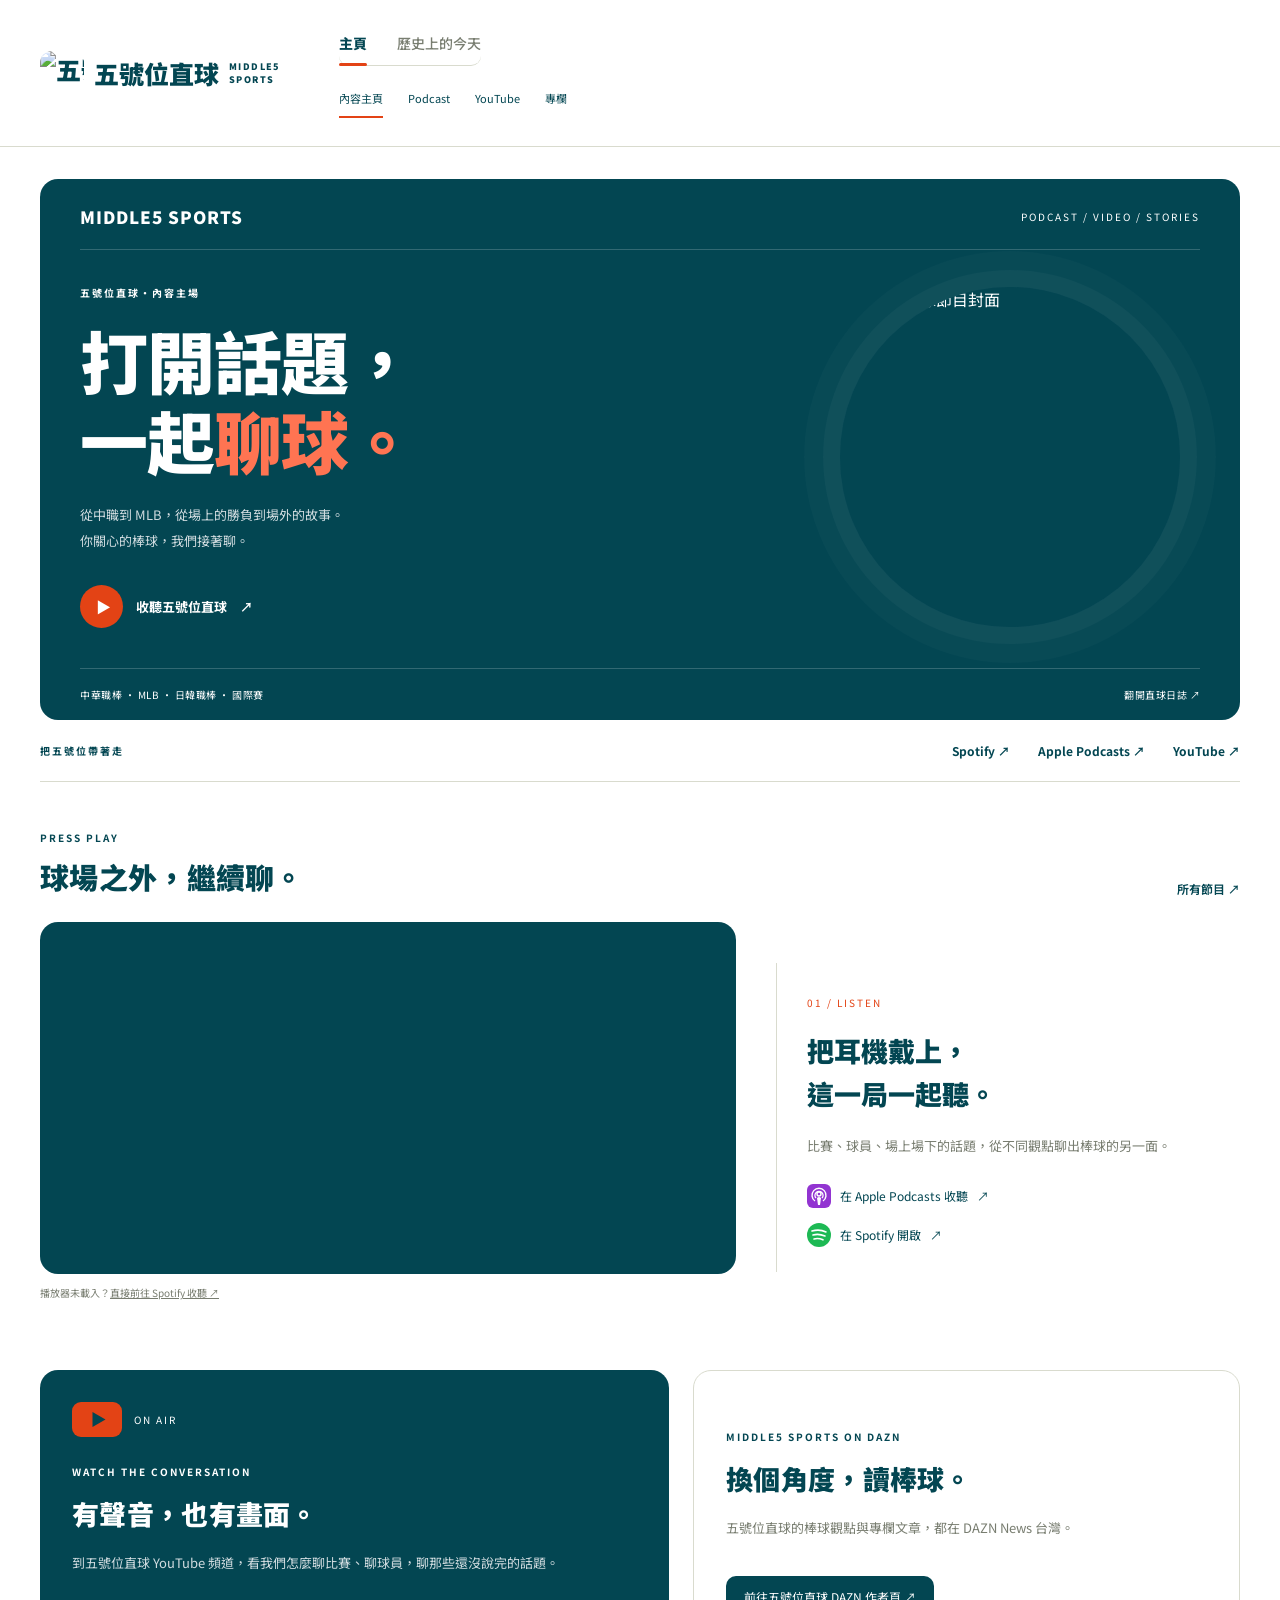
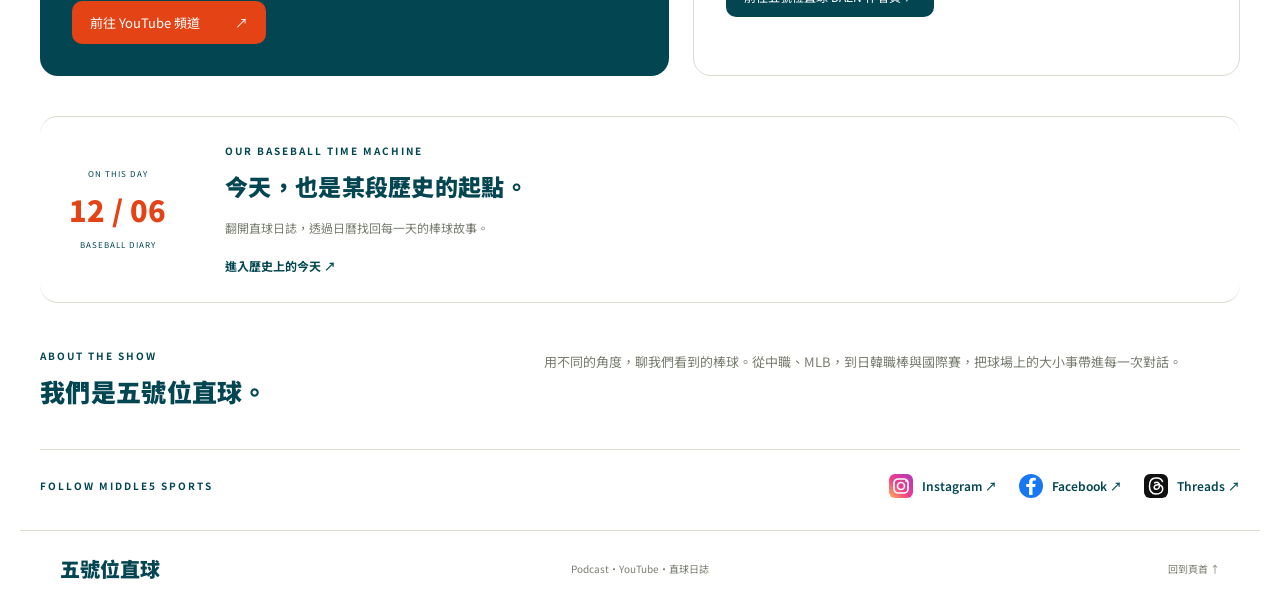
==== content.html @ 5a032c15 "Apply consistent rounded corners to cards, controls, calendars and dialogs" ====
<!doctype html>
<html lang="zh-Hant"><head><meta charset="utf-8"><meta name="viewport" content="width=device-width,initial-scale=1"><title>五號位直球｜Podcast・影片・棒球故事</title><meta name="description" content="五號位直球的內容主場。收聽 Podcast、觀看 YouTube，閱讀專欄，翻開棒球歷史上的今天。"><link rel="stylesheet" href="style.css?v=rounded-surfaces"><link rel="stylesheet" href="content.css?v=rounded-surfaces"></head><body class="content-home">
<a class="skip-link" href="#main">跳到主要內容</a>
<header><a class="brand" href="content.html"><img class="brand-logo" src="https://i.scdn.co/image/ab6765630000ba8ab9c2b1d7665f5f3e3d04beb9" alt="五號位直球 Logo" width="44" height="44">五號位直球<span class="brand-en">MIDDLE5 SPORTS</span></a><div class="header-navigation"><nav class="page-switcher" aria-label="網站頁面"><a href="content.html" class="current" aria-current="page">主頁</a><a href="index.html">歷史上的今天</a></nav><nav class="section-navigation" aria-label="內容導覽"><a href="#home" class="active">內容主頁</a><a href="#podcast">Podcast</a><a href="#video">YouTube</a><a href="#articles">專欄</a></nav></div></header>
<main id="main"><div id="home"><section class="content-hero"><div class="masthead-top"><span>MIDDLE5 SPORTS</span><span>PODCAST / VIDEO / STORIES</span></div><div class="masthead-body"><div class="content-hero-copy"><div class="eyebrow">五號位直球・內容主場</div><h1>打開話題，<br>一起<span>聊球。</span></h1><p>從中職到 MLB，從場上的勝負到場外的故事。<br>你關心的棒球，我們接著聊。</p><a class="hero-play" href="#podcast"><span class="play-circle" aria-hidden="true">▶</span> 收聽五號位直球 <span aria-hidden="true">↗</span></a></div><img class="masthead-art" src="https://i.scdn.co/image/ab6765630000ba8ab9c2b1d7665f5f3e3d04beb9" alt="五號位直球節目封面" width="360" height="360" fetchpriority="high"></div><div class="masthead-bottom"><span>中華職棒 · MLB · 日韓職棒 · 國際賽</span><a href="index.html">翻開直球日誌 ↗</a></div></section><section class="platform-bar" aria-label="收聽與觀看平台"><span class="eyebrow">把五號位帶著走</span><div><a class="" href="https://open.spotify.com/show/1BonstRNaBCwLeWbzio7io" target="_blank" rel="noopener noreferrer">Spotify <span aria-hidden="true">↗</span></a><a class="" href="https://podcasts.apple.com/tw/podcast/五號位直球/id1829772477" target="_blank" rel="noopener noreferrer">Apple Podcasts <span aria-hidden="true">↗</span></a><a class="" href="https://www.youtube.com/channel/UCabtmVEiqsBMk3Wd80CwaGg" target="_blank" rel="noopener noreferrer">YouTube <span aria-hidden="true">↗</span></a></div></section>
</div><section id="podcast" class="hub-section podcast-section"><div class="section-heading"><div><div class="eyebrow">PRESS PLAY</div><h2>球場之外，繼續聊。</h2></div><a class="secondary-link" href="https://open.spotify.com/show/1BonstRNaBCwLeWbzio7io" target="_blank" rel="noopener noreferrer">所有節目 <span aria-hidden="true">↗</span></a></div><div class="podcast-layout"><div class="podcast-note"><span class="section-number">01 / LISTEN</span><h3>把耳機戴上，<br>這一局一起聽。</h3><p>比賽、球員、場上場下的話題，從不同觀點聊出棒球的另一面。</p><div class="small-links"><a class="" href="https://podcasts.apple.com/tw/podcast/五號位直球/id1829772477" target="_blank" rel="noopener noreferrer"><svg viewBox="0 0 24 24" aria-hidden="true"><rect width="24" height="24" rx="6" fill="#9234d1"/><g fill="none" stroke="white" stroke-width="1.4"><circle cx="12" cy="10" r="2"/><path d="M8 17a7 7 0 1 1 8 0M9 14a4 4 0 1 1 6 0"/></g><path d="M10 14q2-2 4 0l-1 7h-2Z" fill="white"/></svg>在 Apple Podcasts 收聽 <span aria-hidden="true">↗</span></a><a class="" href="https://open.spotify.com/show/1BonstRNaBCwLeWbzio7io" target="_blank" rel="noopener noreferrer"><svg viewBox="0 0 24 24" aria-hidden="true"><circle cx="12" cy="12" r="12" fill="#1DB954"/><g fill="none" stroke="white" stroke-width="1.6" stroke-linecap="round"><path d="M5 8c5-1.5 10-1 14 1M6 12c4-1.2 8-.7 12 1M7 16c3-1 6-.5 9 .8"/></g></svg>在 Spotify 開啟 <span aria-hidden="true">↗</span></a></div></div><div class="player-wrap"><iframe title="五號位直球 Spotify Podcast 播放器" src="https://open.spotify.com/embed/show/1BonstRNaBCwLeWbzio7io?utm_source=generator&theme=0" width="100%" height="352" loading="lazy" allow="autoplay; clipboard-write; encrypted-media; fullscreen; picture-in-picture" allowfullscreen></iframe><p>播放器未載入？<a class="" href="https://open.spotify.com/show/1BonstRNaBCwLeWbzio7io" target="_blank" rel="noopener noreferrer">直接前往 Spotify 收聽 <span aria-hidden="true">↗</span></a></p></div></div></section>
<div class="watch-read-grid"><section id="video" class="video-section"><div class="video-mark" aria-hidden="true"><svg viewBox="0 0 100 70"><rect width="100" height="70" rx="18" fill="currentColor"/><path d="M41 20 67 35 41 50Z" fill="#034652"/></svg><span>ON AIR</span></div><div class="video-copy"><div class="eyebrow">WATCH THE CONVERSATION</div><h2>有聲音，也有畫面。</h2><p>到五號位直球 YouTube 頻道，看我們怎麼聊比賽、聊球員，聊那些還沒說完的話題。</p><a class="primary video-cta" href="https://www.youtube.com/channel/UCabtmVEiqsBMk3Wd80CwaGg" target="_blank" rel="noopener noreferrer">前往 YouTube 頻道 <span aria-hidden="true">↗</span></a></div></section>
<section id="articles" class="hub-section author-section"><div class="eyebrow">MIDDLE5 SPORTS ON DAZN</div><h2>換個角度，讀棒球。</h2><p>五號位直球的棒球觀點與專欄文章，都在 DAZN News 台灣。</p><a class="primary" href="https://www.dazn.com/zh-TW/news/%E4%BD%9C%E8%80%85/%E4%BA%94%E8%99%9F%E4%BD%8D%E7%9B%B4%E7%90%83/10703" target="_blank" rel="noopener noreferrer">前往五號位直球 DAZN 作者頁 ↗</a></section></div><a class="diary-feature" href="index.html"><div class="diary-date" aria-hidden="true"><span>ON THIS DAY</span><strong id="hub-date">⚾</strong><small>BASEBALL DIARY</small></div><div><div class="eyebrow">OUR BASEBALL TIME MACHINE</div><h2>今天，也是某段歷史的起點。</h2><p>翻開直球日誌，透過日曆找回每一天的棒球故事。</p><span class="diary-feature-link">進入歷史上的今天 ↗</span></div></a>
<section id="about" class="about-section"><div><div class="eyebrow">ABOUT THE SHOW</div><h2>我們是五號位直球。</h2></div><div><p>用不同的角度，聊我們看到的棒球。從中職、MLB，到日韓職棒與國際賽，把球場上的大小事帶進每一次對話。</p></div></section>
<section class="social-bar" aria-label="追蹤五號位直球"><span class="eyebrow">FOLLOW MIDDLE5 SPORTS</span><div><a class="social-link" href="https://www.instagram.com/middle5sports/" target="_blank" rel="noopener noreferrer"><svg viewBox="0 0 24 24" aria-hidden="true"><defs><linearGradient id="instagram-pink" x1="0" y1="1" x2="1" y2="0"><stop stop-color="#ffb34d"/><stop offset=".45" stop-color="#ed3d89"/><stop offset="1" stop-color="#b237bc"/></linearGradient></defs><rect width="24" height="24" rx="6" fill="url(#instagram-pink)"/><g fill="none" stroke="white" stroke-width="1.7"><rect x="5" y="5" width="14" height="14" rx="4"/><circle cx="12" cy="12" r="3.5"/></g><circle cx="17" cy="7" r="1" fill="white"/></svg>Instagram ↗</a><a class="social-link" href="https://www.facebook.com/profile.php?id=61580071456411" target="_blank" rel="noopener noreferrer"><svg viewBox="0 0 24 24" aria-hidden="true"><circle cx="12" cy="12" r="12" fill="#1877F2"/><path fill="white" d="M13.5 21v-8h2.7l.4-3h-3.1V8.1c0-.9.3-1.5 1.6-1.5h1.7V3.9c-.3 0-1.3-.1-2.5-.1-2.5 0-4.2 1.5-4.2 4.3V10H7.3v3h2.8v8Z"/></svg>Facebook ↗</a><a class="social-link" href="https://www.threads.net/@middle5sports" target="_blank" rel="noopener noreferrer"><svg viewBox="0 0 24 24" aria-hidden="true"><rect width="24" height="24" rx="6" fill="#101010"/><g fill="none" stroke="white" stroke-width="1.5" stroke-linecap="round" stroke-linejoin="round"><path d="M18.5 7.5C17.3 4.5 13.8 3.6 11 4.1 6.7 4.6 5.5 8 5.5 12c0 4.7 1.8 7.9 6.5 8 4.3.1 6.7-2.4 6.7-5.1 0-3.6-4.2-5.1-7.1-3.7-2.5 1.2-1.6 4.1.8 4.1 2.1 0 3.2-1.7 3.1-4.3-.1-2.6-2.9-3.5-4.9-2.1"/></g></svg>Threads ↗</a></div></section></main><footer><a class="brand" href="content.html">五號位直球</a><p>Podcast・YouTube・直球日誌</p><a href="#main">回到頁首 ↑</a></footer><script src="content.js?v=page-switcher"></script></body></html>
---- style.css ----
@import url('https://fonts.googleapis.com/css2?family=Noto+Sans+TC:wght@400;500;600;700;800;900&display=swap');
:root{--paper:#ffffff;--ink:#034652;--muted:#787d70;--red:#e34315;--line:#d9dbce;--green:#034652}*{box-sizing:border-box}html{scroll-behavior:smooth;scroll-padding-top:25px}body{margin:0;background:var(--paper);color:var(--ink);font-family:'Noto Sans TC',sans-serif}a{color:inherit;text-decoration:none}button,input,select{font:inherit}button,a,input,select{outline-offset:5px}button{cursor:pointer}header{max-width:1320px;margin:auto;padding:28px 40px;display:flex;align-items:center;gap:50px;border-bottom:1px solid var(--line)}.brand{font-weight:900;font-size:25px;display:flex;gap:10px;align-items:center;white-space:nowrap}.ball{font-size:29px}.brand-en{font-size:9px;letter-spacing:1.4px;max-width:75px;white-space:normal;line-height:1.5}nav{display:flex;gap:30px;font-size:13px}nav a{padding:10px 0}nav a:hover,nav .active{border-bottom:2px solid var(--red)}.header-note{font-size:11px;color:var(--muted);margin-left:auto}main{max-width:1240px;margin:auto;padding:0 40px}.hero{display:grid;grid-template-columns:1.1fr 1fr;padding:64px 0 52px;gap:65px}.eyebrow{font-size:10px;letter-spacing:2px;font-weight:700;display:flex;align-items:center;gap:8px}.eyebrow>span{background:var(--red);width:7px;height:7px;border-radius:50%}h1{font-family:'Noto Sans TC',sans-serif;font-size:62px;line-height:1.45;letter-spacing:3px;margin:23px 0}.underline{position:relative}.underline:after{content:'';position:absolute;bottom:0;left:0;right:0;height:4px;background:var(--red);transform:rotate(-3deg)}.hero-copy>p{font-size:14px;line-height:2;color:#727969;margin-bottom:28px}.primary{display:inline-flex;background:var(--green);color:var(--paper);padding:15px 22px;gap:35px;font-size:13px;border:0}.primary:hover{background:#0a6073}.hero-foot{margin-top:34px;padding-top:17px;border-top:1px solid var(--line);display:flex;justify-content:space-between;font-size:10px;color:var(--muted)}.hero-foot span{letter-spacing:1px;font-size:9px}.scorecard{position:relative;overflow:hidden;background:var(--green);color:#f3ecd8;border-radius:3px;transform:rotate(2deg);box-shadow:10px 12px 0 #e8e5d9;padding:25px 28px;min-height:430px;background-image:repeating-linear-gradient(0deg,transparent,transparent 3px,#ffffff02 3px,#ffffff02 4px)}.ticket-top,.ticket-bottom{display:flex;justify-content:space-between;font-size:10px;letter-spacing:1px}.ticket-top{border-bottom:1px solid #c6c9a549;padding-bottom:16px}.ticket-top span{font-size:11px;letter-spacing:2px}.date-big{display:flex;align-items:center;justify-content:center;gap:17px;height:181px}.date-big>span{font-family:Georgia,serif;font-size:28px;writing-mode:vertical-rl;letter-spacing:3px}.date-big strong{font-family:Georgia,serif;font-size:156px;font-weight:400;line-height:1}.ticket-bottom{padding-top:13px;border-top:1px dashed #d2d3b06b;position:relative;z-index:1}.field{position:absolute;bottom:-23px;left:0;width:100%;height:210px;fill:none;stroke:#d2d3b03b;stroke-width:1}.card-caption{position:absolute;bottom:21px;left:29px;font-size:9px;letter-spacing:2px}.today-section{padding:27px 0 45px}.section-heading{display:flex;justify-content:space-between;align-items:end;gap:20px;margin-bottom:25px}h2{font-family:'Noto Sans TC',sans-serif;font-size:29px;letter-spacing:1px;margin:10px 0 0}.section-heading h2 span{font-family:Georgia,serif;font-size:18px;color:var(--red);margin-left:18px;font-weight:400}.text-button{background:none;border:0;font-size:12px;color:var(--ink)}.empty{border:1px solid var(--line);padding:27px 30px;display:flex;gap:25px;align-items:center;background:#ffffff}.empty-symbol{font-size:31px;color:var(--red);font-family:Georgia,serif}.empty h3{font-size:15px;margin:0 0 8px}.empty p{font-size:12px;color:var(--muted);margin:0;line-height:1.8}.empty a{font-size:12px;margin-left:auto;white-space:nowrap;border-bottom:1px solid var(--ink);padding:6px 0}.calendar-section{display:grid;grid-template-columns:1fr 2fr;gap:60px;border-top:1px solid var(--line);padding:52px 0 60px}.calendar-intro h2{font-size:36px;line-height:1.65;margin-top:18px}.calendar-intro p{font-size:13px;color:var(--muted);line-height:2;margin:20px 0 32px}.legend{font-size:11px;display:flex;align-items:center;gap:8px}.legend i{width:5px;height:5px;border-radius:50%;background:var(--red)}.year-note{font-size:10px;color:var(--muted);line-height:1.9;margin-top:45px}.calendar-box{border:1px solid var(--line);background:#ffffff;padding:24px 26px}.month-control{display:flex;align-items:center;gap:13px;margin-bottom:22px}.month-control h3{margin:0 auto 0 0;font-size:19px;letter-spacing:1px}.month-control button{border:1px solid var(--line);background:transparent;height:30px;min-width:30px;color:var(--ink);font-size:12px}.month-control #prev{order:1}.month-control #next{order:2}.month-control #cal-today{order:3;padding:0 10px}.weekdays,#calendar-grid{display:grid;grid-template-columns:repeat(7,1fr)}.weekdays span{text-align:center;color:var(--muted);font-size:10px;padding-bottom:13px}.day{height:52px;background:transparent;border:0;border-top:1px solid #e9e9e1;position:relative;color:var(--ink);font-family:Georgia,serif;font-size:17px}.day:disabled{cursor:default}.day:not(:disabled):hover{background:#eeeee1}.day.has-event:after{content:'';width:4px;height:4px;background:var(--red);border-radius:50%;position:absolute;bottom:7px;left:calc(50% - 2px)}.day.selected{background:var(--green);color:white}.day.selected:hover{background:#0a6073}.day.is-today{box-shadow:inset 0 0 0 1px var(--red)}.selected-heading{font-size:11px;letter-spacing:1px;border-top:1px solid var(--line);margin-top:18px;padding-top:18px;color:var(--muted)}.calendar-empty{font-size:12px;color:var(--muted);line-height:1.8}.event-row{display:flex;align-items:center;gap:14px;padding:16px 0;border-bottom:1px solid var(--line);width:100%;text-align:left;background:none;border-left:0;border-right:0;border-top:0;color:var(--ink)}.event-row:hover h3{color:var(--red)}.event-year{font-size:19px;font-family:Georgia,serif;min-width:65px;color:var(--red)}.event-row h3{font-size:13px;line-height:1.8;margin:0}.event-row small{display:block;color:var(--muted);font-size:10px;margin-top:5px}.event-row .arrow{margin-left:auto}#stories{border-top:1px solid var(--line);padding:45px 0}.archive-count{font-size:11px;color:var(--muted)}.filters{display:flex;gap:15px;margin:30px 0 25px;align-items:center}.search{display:flex;align-items:center;gap:10px;border:1px solid var(--line);padding:10px 14px;max-width:355px;flex:1}.search span{font-size:25px;line-height:1}.search input{background:none;border:0;width:100%;min-width:0;font-size:12px;color:var(--ink)}select{background:transparent;border:1px solid var(--line);padding:13px;font-size:11px;color:var(--ink)}#results-count{margin-left:auto;font-size:11px;color:var(--muted)}#story-grid{display:grid;grid-template-columns:repeat(3,1fr);gap:24px}.story{display:flex;flex-direction:column;border-top:2px solid var(--ink);padding:20px 0 16px;min-height:207px}.story-top{display:flex;justify-content:space-between;font-size:10px;letter-spacing:1px;color:var(--muted)}.story-top .date{font:23px Georgia,serif;color:var(--red)}.story h3{font-family:'Noto Sans TC',sans-serif;font-size:18px;line-height:1.8;margin:17px 0 22px}.story:hover h3{color:var(--red)}.story-bottom{margin-top:auto;display:flex;justify-content:space-between;align-items:center;font-size:10px;color:var(--muted)}.story-bottom span:last-child{color:var(--ink);font-size:12px}.more{display:block;margin:30px auto 0;background:transparent;border:1px solid var(--line);padding:13px 40px;font-size:12px;color:var(--ink)}.closing{text-align:center;border-top:1px solid var(--line);padding:45px 0 50px}.closing>span{font-size:25px}.closing p{font-family:'Noto Sans TC',sans-serif;font-size:23px;letter-spacing:3px;margin:15px 0}.closing small{font-size:8px;letter-spacing:3px;color:var(--muted)}footer{max-width:1240px;margin:auto;display:flex;justify-content:space-between;align-items:center;padding:23px 40px;border-top:1px solid var(--line)}footer .brand{font-size:20px}footer p,footer>a:last-child{font-size:10px;color:var(--muted)}dialog{border:1px solid var(--line);background:var(--paper);color:var(--ink);max-width:600px;width:calc(100% - 40px);padding:45px}dialog::backdrop{background:#032d3bd1}dialog h2{font-size:27px;line-height:1.7}dialog p{line-height:2;font-size:13px;color:var(--muted);margin:22px 0}#close-detail{position:absolute;top:10px;right:15px;background:none;border:0;font-size:26px;color:var(--ink)}.sr-only{position:absolute;width:1px;height:1px;overflow:hidden;clip:rect(0,0,0,0)}[hidden]{display:none!important}@media(min-width:1450px){header{max-width:1400px}.hero{padding-top:80px}}@media(max-width:900px){header{gap:25px}.header-note{display:none}.hero{gap:30px}h1{font-size:48px}.scorecard{min-height:400px}.calendar-section{gap:30px;grid-template-columns:1fr 1.8fr}#story-grid{gap:20px}.story h3{font-size:16px}}@media(max-width:650px){header{padding:20px;flex-wrap:wrap;gap:17px}.brand{font-size:23px}nav{width:100%;justify-content:space-between;gap:15px;font-size:12px}main{padding:0 20px}.hero{grid-template-columns:1fr;padding:35px 0;gap:30px}h1{font-size:46px;margin:20px 0}.hero-copy>p{font-size:13px}.hero-foot{margin-top:25px}.scorecard{min-height:350px;max-width:430px;width:94%;margin:0 auto}.date-big{height:145px}.date-big strong{font-size:125px}.field{height:170px}.section-heading{align-items:center}h2{font-size:23px}.section-heading h2 span{font-size:16px;margin-left:10px}.empty{padding:22px 18px;gap:14px;flex-wrap:wrap}.empty a{margin-left:45px}.calendar-section{grid-template-columns:1fr;gap:25px;padding:35px 0}.calendar-intro h2{font-size:29px;line-height:1.5}.calendar-intro h2 br{display:none}.calendar-intro p{margin:12px 0}.year-note{display:none}.calendar-box{padding:18px 13px}.day{height:47px}#stories{padding-top:35px}.archive-count{display:none}#story-grid{grid-template-columns:1fr 1fr;gap:20px}.story{min-height:225px}.story h3{font-size:16px}.filters{flex-wrap:wrap;gap:10px}.search{max-width:none;flex-basis:100%}#results-count{font-size:10px}.closing p{font-size:20px}footer{padding:22px 20px;flex-wrap:wrap;gap:15px}footer p{order:3;width:100%;margin:0}dialog{padding:35px 23px}dialog h2{font-size:23px}}

/* Reader contribution demo */
#contribute{padding:0 0 45px}
.contribution-form{padding:26px;border:1px solid var(--line);background:#ffffff;margin-top:20px}
.contribution-form h3{font-family:'Noto Sans TC',sans-serif;font-size:21px;line-height:1.7;margin:12px 0}
.contribution-form>p{font-size:12px;color:var(--muted);line-height:1.9}
.contribution-form label{display:block;font-size:12px;font-weight:600;margin:20px 0 9px}
.contribution-form textarea{display:block;width:100%;resize:vertical;min-height:110px;padding:13px;background:var(--paper);border:1px solid var(--line);color:var(--ink);font:inherit;font-size:13px;line-height:1.9;border-radius:0}
.contribution-actions{display:flex;align-items:center;justify-content:space-between;gap:18px;margin-top:15px}
.contribution-actions small{font-size:11px;color:var(--muted);line-height:1.8}
.contribution-actions .primary{white-space:nowrap}
.contribution-form .contribution-feedback{color:var(--ink);margin:14px 0 0}
.contribution-feedback:empty{display:none}
@media(max-width:650px){.contribution-form{padding:20px 16px}.contribution-form h3{font-size:19px}.contribution-actions{align-items:flex-start;flex-direction:column}.contribution-actions .primary{align-self:flex-end}}

.contribution-prompt{display:flex;align-items:center;justify-content:space-between;gap:15px;padding:14px 0;margin-top:8px;border-top:1px solid var(--line);font-size:12px;color:var(--muted)}
.contribution-open{border:1px solid var(--ink);padding:9px 16px;background:transparent;color:var(--ink);white-space:nowrap;font-size:12px}
.contribution-open:hover{background:var(--ink);color:var(--paper)}
#contribute{padding-bottom:25px}
#contribution-dialog{padding:34px 26px;max-height:90dvh;overflow-y:auto}
#contribution-dialog .contribution-form{border:0;margin:0;padding:0;background:none}
#contribution-dialog .contribution-form h3{padding-right:14px}
#close-contribution{position:absolute;right:12px;top:8px;border:0;background:none;color:var(--ink);font-size:26px;cursor:pointer}
@media(max-width:650px){#contribution-dialog{padding:32px 20px}.contribution-prompt{gap:10px;font-size:11px}.contribution-open{padding:9px 12px}}

/* Fifth Position Fastball brand */
h1,h2,.story h3,.closing p,.contribution-form h3{font-family:'Noto Sans TC',sans-serif;font-weight:900}
h1{letter-spacing:1px;line-height:1.4}
h2{letter-spacing:.3px}
.story h3{font-weight:800}
.brand-logo{display:block;width:44px;height:44px;object-fit:contain;border-radius:5px;flex-shrink:0}
.closing.channel-section{text-align:left;padding:34px 0 42px;display:flex;gap:24px;align-items:center}
.channel-logo{width:100px;height:100px;object-fit:contain;border-radius:8px;flex-shrink:0}
.channel-copy{flex:1;min-width:0}
.channel-section h2{font-size:24px;margin:8px 0 6px}
.channel-section p{font-family:inherit;font-weight:400;font-size:12px;letter-spacing:0;line-height:1.9;color:var(--muted);margin:0}
.channel-links{display:flex;flex-wrap:wrap;gap:10px;margin-top:18px}
.channel-link{display:inline-flex;align-items:center;gap:9px;padding:11px 15px;border:1px solid var(--line);font-size:12px;font-weight:700;background:#ffffff}
.channel-link:hover{border-color:var(--red);color:var(--red)}
.channel-link svg{width:20px;height:20px;flex-shrink:0}
@media(max-width:650px){.brand-logo{width:38px;height:38px}.closing.channel-section{gap:16px;align-items:flex-start;flex-wrap:wrap}.channel-logo{width:64px;height:64px}.channel-section h2{font-size:21px}.channel-links{flex-direction:column}.channel-link{justify-content:flex-start}}

.hero-foot{justify-content:flex-end}
footer{display:grid;grid-template-columns:minmax(0,1fr) auto minmax(0,1fr);gap:20px}
footer>.brand{justify-self:start}
footer>p{text-align:center;margin:0}
footer>a:last-child{justify-self:end}
@media(max-width:650px){footer{grid-template-columns:minmax(0,1fr) auto;gap:16px}footer>p{grid-column:1/-1;grid-row:2;width:100%}footer>a:last-child{grid-column:2;grid-row:1}}

header:has(.content-switch){gap:28px}header:has(.content-switch) nav{gap:22px}.content-switch{font-weight:800;white-space:nowrap}@media(max-width:1120px){header:has(.content-switch) .header-note{display:none}}@media(max-width:650px){header:has(.content-switch) nav{gap:10px;font-size:11px}}

header:has(.header-navigation){align-items:center;gap:32px}
.header-navigation{display:flex;flex-direction:column;align-items:flex-start;gap:16px}
header .page-switcher{display:flex;gap:0;border:1px solid var(--line);padding:3px;background:#ffffff;font-size:12px}
header .page-switcher a{padding:9px 20px;border:0;font-weight:700}
header .page-switcher a.current{background:var(--ink);color:var(--paper)}
header .page-switcher a:hover{border:0}
header .section-navigation{display:flex;gap:25px;font-size:12px}
header:has(.header-navigation) .header-note{font-size:10px}
@media(max-width:1050px){header:has(.header-navigation) .header-note{display:none}}
@media(max-width:650px){header:has(.header-navigation){gap:18px}.header-navigation{width:100%;gap:12px}.content-home .header-navigation nav,header .header-navigation nav{order:initial;width:auto;justify-content:flex-start}.content-home .header-navigation .section-navigation,header .header-navigation .section-navigation{width:100%;gap:15px;justify-content:space-between;font-size:11px}header .page-switcher a{padding:8px 20px}}

/* Top-level page navigation */
header .header-navigation{gap:14px}
header .page-switcher{border:0;border-bottom:1px solid var(--line);background:none;padding:0;gap:30px;font-size:14px}
header .page-switcher a{position:relative;border:0;background:none;padding:5px 0 12px;color:var(--muted);font-weight:500}
header .page-switcher a.current{background:none;color:var(--ink);font-weight:800}
header .page-switcher a.current:after{content:'';position:absolute;height:3px;background:var(--red);left:0;right:0;bottom:-1px;border-radius:2px}
header .page-switcher a:hover{color:var(--ink);border:0}
header .section-navigation{font-size:11px}
@media(max-width:650px){header .page-switcher a{padding:5px 0 11px}header .header-navigation .page-switcher{gap:30px;width:100%}}

/* Shared rounded surfaces */
:root{--radius-card:18px;--radius-control:10px}
.scorecard,.empty,.calendar-box,.contribution-form,dialog,.channel-section,.diary-feature{border-radius:var(--radius-card)}
button,.primary,.more,.channel-link,.search,select,input,textarea,.contribution-open{border-radius:var(--radius-control)}
.contribution-form textarea{border-radius:var(--radius-control)}
.day{border-radius:8px}
.story{border-radius:12px}
header .page-switcher{border-radius:10px}
header .page-switcher a{border-radius:8px}
.brand-logo,.channel-logo{border-radius:12px}
---- content.css ----
.content-home header{gap:35px}.content-home main{max-width:1280px}.skip-link{position:absolute;top:-80px;left:15px;z-index:20;padding:12px;background:var(--paper)}.skip-link:focus{top:10px}
.content-hero{background:var(--ink);color:var(--paper);padding:25px 40px 0;margin-top:32px;overflow:hidden}
.masthead-top,.masthead-bottom{display:flex;align-items:center;justify-content:space-between;gap:20px;font-size:10px;letter-spacing:2px}
.masthead-top{padding-bottom:20px;border-bottom:1px solid #ffffff30}.masthead-top>span:first-child{font-weight:900;font-size:17px;letter-spacing:1px}
.masthead-body{display:flex;align-items:center;justify-content:space-between;gap:40px;padding:35px 0 40px}
.content-hero h1{font-size:68px;line-height:1.18;letter-spacing:-1px;margin:20px 0 22px}.content-hero h1 span{color:#ff7452}
.content-hero-copy>p{font-size:13px;line-height:2;color:#d1dce0}
.masthead-art{width:34%;max-width:340px;height:auto;border-radius:50%;aspect-ratio:1;object-fit:cover;box-shadow:0 0 0 17px #ffffff08,0 0 0 36px #ffffff05;margin-right:20px}
.hero-play{display:inline-flex;align-items:center;gap:13px;margin-top:18px;font-size:13px;font-weight:700}
.play-circle{display:grid;place-items:center;width:43px;height:43px;border-radius:50%;background:var(--red);color:white;font-size:15px;padding-left:3px}.hero-play:hover .play-circle{background:#ff7452}
.masthead-bottom{border-top:1px solid #ffffff30;padding:18px 0;font-size:10px;letter-spacing:.5px}.masthead-bottom a{white-space:nowrap}
.platform-bar{padding:22px 0;border-bottom:1px solid var(--line);display:flex;justify-content:space-between;align-items:center;gap:20px}.platform-bar>div{display:flex;gap:28px;font-size:12px;font-weight:700}.platform-bar a:hover{color:var(--red)}
.hub-section{padding:48px 0}.hub-section h2{font-size:29px}.secondary-link{font-size:12px;font-weight:600;white-space:nowrap}
.podcast-layout{display:grid;grid-template-columns:1.5fr 1fr;gap:40px;align-items:center}.player-wrap{grid-column:1;grid-row:1}.podcast-note{grid-column:2;grid-row:1;padding:25px 0 25px 30px;border-left:1px solid var(--line)}
.section-number{font-size:10px;letter-spacing:2px;color:var(--red)}.podcast-note h3{font-size:27px;line-height:1.6;margin:17px 0;font-weight:900}.podcast-note p{font-size:13px;line-height:2;color:var(--muted)}
.small-links{display:flex;flex-direction:column;gap:15px;margin-top:25px}.small-links a,.social-link{display:inline-flex;align-items:center;gap:9px;font-size:12px}.small-links svg,.social-link svg{width:24px;height:24px;flex-shrink:0}
.player-wrap iframe{display:block;border:0;border-radius:12px;background:var(--ink)}.player-wrap>p{font-size:10px;color:var(--muted);line-height:1.8}.player-wrap>p a{text-decoration:underline}
.watch-read-grid{display:grid;grid-template-columns:1.15fr 1fr;gap:24px;margin:10px 0 40px}
.video-section{background:var(--ink);color:var(--paper);padding:32px;display:flex;flex-direction:column;align-items:flex-start;gap:27px}
.video-mark{display:flex;align-items:center;gap:12px;color:var(--red)}.video-mark svg{width:50px;height:35px}.video-mark>span{font-size:10px;letter-spacing:2px;color:var(--paper)}
.video-copy h2,.author-section h2{font-size:27px;line-height:1.5;margin:15px 0}
.video-copy p,.author-section p{font-size:13px;line-height:2;margin:0 0 25px}.video-copy p{color:#d1dce0}.video-cta{background:var(--red);padding:12px 18px}
.author-section{padding:32px;border:1px solid var(--line);background:#ffffff;display:flex;flex-direction:column;align-items:flex-start;justify-content:center}.author-section p{color:var(--muted)}.author-section .primary{margin-top:10px;font-size:12px;padding:12px 18px}
.diary-feature{display:flex;align-items:center;gap:30px;padding:26px 0;border-top:1px solid var(--line);border-bottom:1px solid var(--line);margin:0 0 40px}
.diary-date{width:155px;flex-shrink:0;padding:16px;background:#ffffff;text-align:center}.diary-date span,.diary-date small{display:block;font-size:8px;letter-spacing:1px}.diary-date strong{display:block;padding:9px 0;color:var(--red);font-size:29px;font-weight:900}
.diary-feature h2{font-size:23px;line-height:1.6}.diary-feature p{font-size:12px;line-height:1.9;color:var(--muted)}.diary-feature-link{font-size:12px;font-weight:700}.diary-feature:hover .diary-feature-link{color:var(--red)}
.about-section{display:grid;grid-template-columns:1fr 1.5fr;gap:40px;padding:5px 0 40px}.about-section h2{font-size:25px}.about-section p{font-size:13px;line-height:2.2;color:var(--muted);margin:0}
.social-bar{padding:24px 0 32px;border-top:1px solid var(--line);display:flex;align-items:center;justify-content:space-between;gap:20px}.social-bar>div{display:flex;flex-wrap:wrap;gap:22px}.social-link{font-weight:600}.social-link:hover,.small-links a:hover{color:var(--red)}
@media(max-width:1000px){.content-home .brand-en{display:none}.content-hero h1{font-size:56px}.masthead-art{width:36%;margin-right:0}.podcast-layout{gap:25px}.podcast-note{padding-left:20px}.video-copy h2,.author-section h2{font-size:24px}}
@media(max-width:650px){.content-home header{gap:20px}.content-home .brand{font-size:22px}.content-hero{margin-top:20px;padding:20px 22px 0}.masthead-top{font-size:8px;gap:12px;letter-spacing:.5px}.masthead-top>span:first-child{font-size:13px}.masthead-body{padding:28px 0;gap:28px;flex-direction:column;align-items:flex-start}.content-hero h1{font-size:51px}.content-hero-copy>p{font-size:12px}.masthead-art{width:145px;align-self:flex-end;box-shadow:0 0 0 12px #ffffff08;margin-top:-7px}.masthead-bottom{font-size:9px;flex-wrap:wrap;gap:12px}.platform-bar{flex-direction:column;align-items:flex-start;gap:15px}.platform-bar>div{gap:20px;font-size:11px}.hub-section{padding:35px 0}.hub-section h2{font-size:25px}.podcast-layout{display:flex;flex-direction:column-reverse;align-items:stretch;gap:15px}.podcast-note{border-left:0;padding:0 0 15px}.podcast-note h3{font-size:24px}.small-links{flex-direction:row;flex-wrap:wrap;gap:15px}.small-links a{font-size:11px}.watch-read-grid{grid-template-columns:1fr;gap:18px;margin-bottom:30px}.video-section,.author-section{padding:26px}.diary-feature{align-items:flex-start;gap:18px}.diary-date{width:100px;padding:13px 8px}.diary-date strong{font-size:22px}.diary-feature h2{font-size:20px;margin-top:10px}.diary-feature .eyebrow{font-size:8px;letter-spacing:1px}.about-section{grid-template-columns:1fr;gap:18px}.social-bar{align-items:flex-start;flex-direction:column}.social-bar>div{gap:16px}.social-link{font-size:11px}}

/* Rounded media surfaces */
.content-hero,.video-section,.author-section,.diary-feature{border-radius:var(--radius-card)}
.player-wrap,.player-wrap iframe{border-radius:var(--radius-card)}
.player-wrap iframe{overflow:hidden}
.diary-date,.cover-wrap,.host-list span{border-radius:var(--radius-control)}
.content-home .primary,.secondary-link{border-radius:var(--radius-control)}
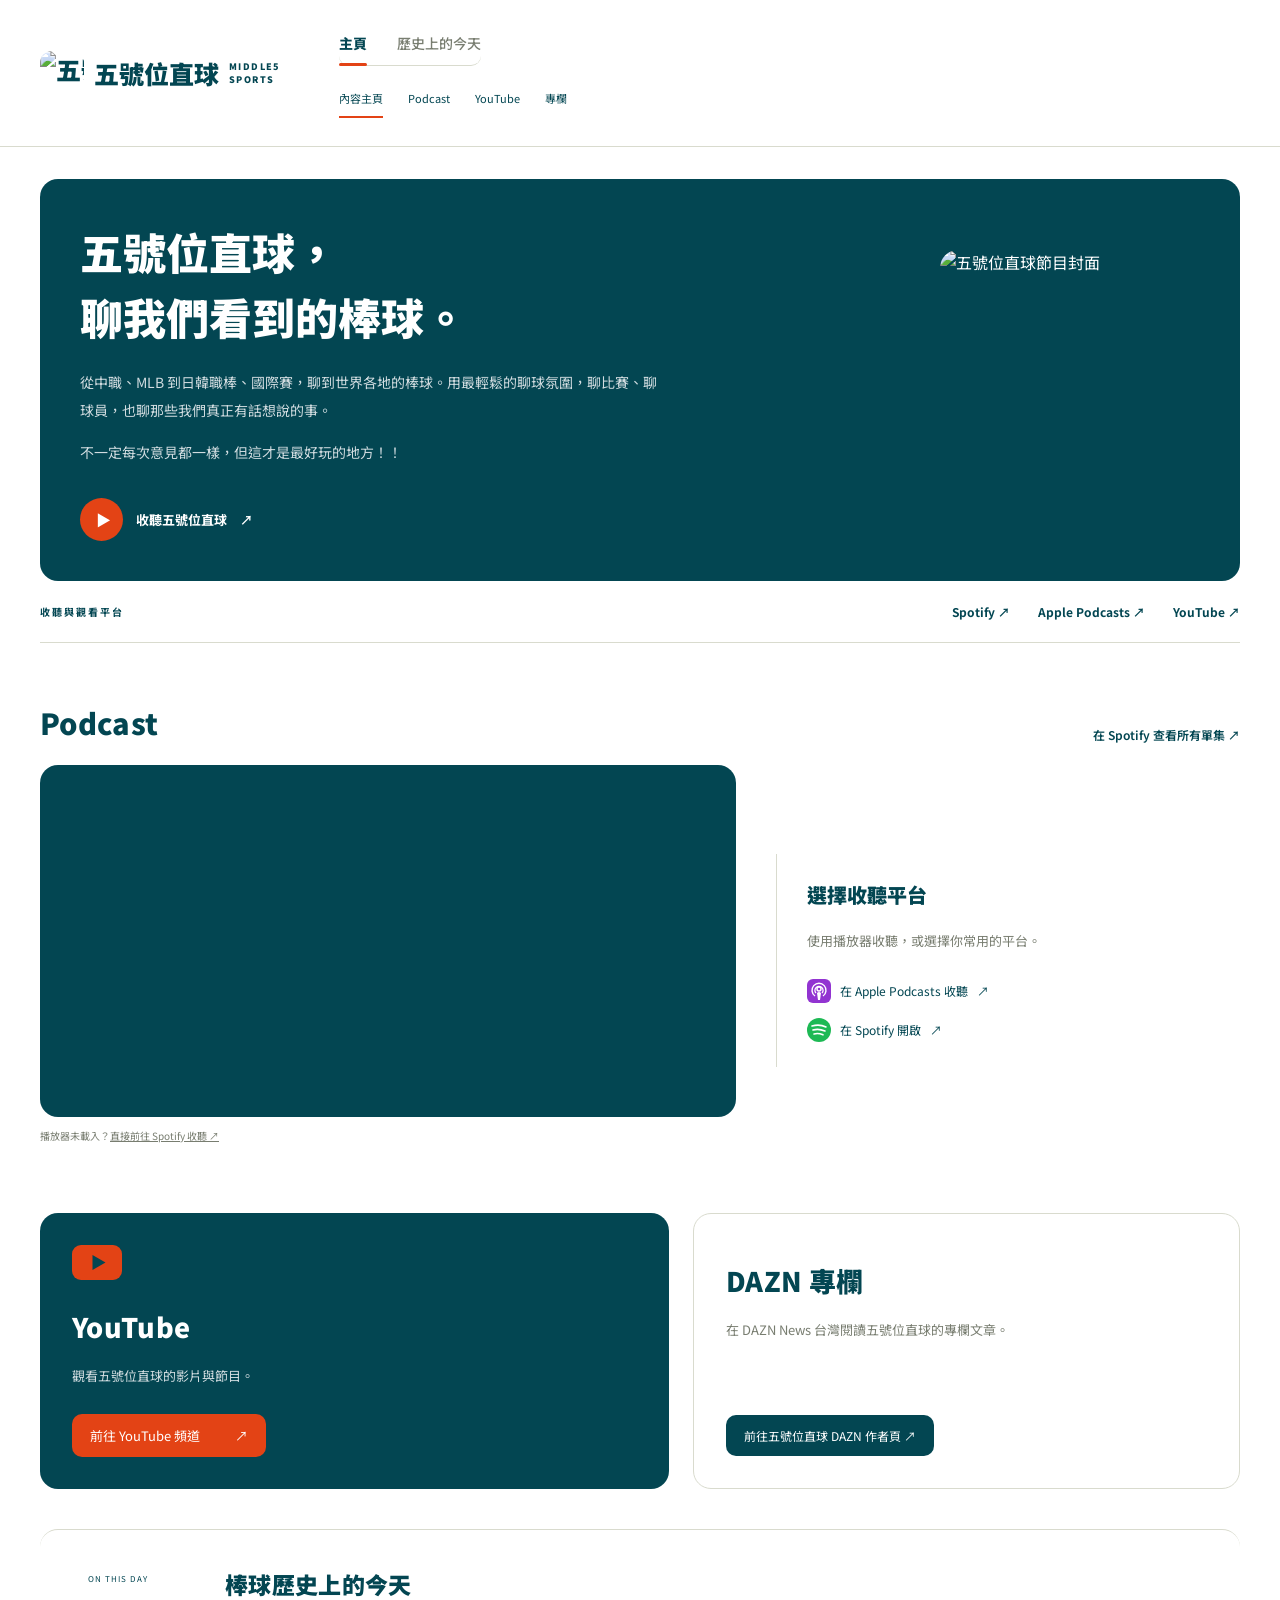
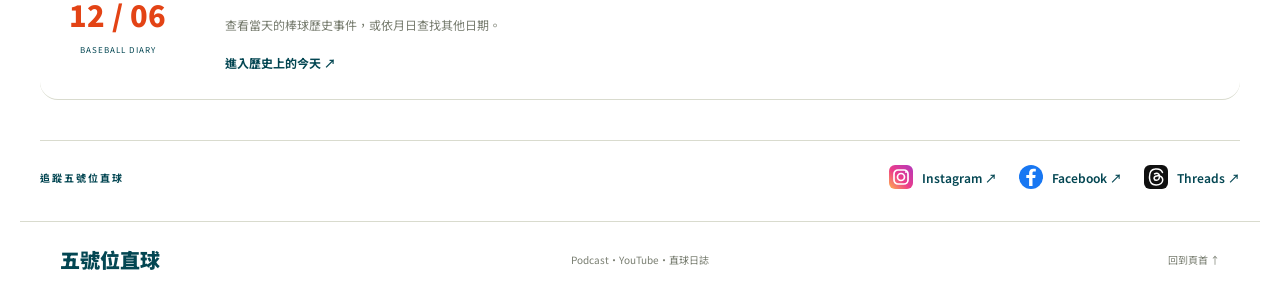
==== commit 19d89b90: "Replace generic slogans with the show's own introduction and clear content labels" ====
--- a/content.html
+++ b/content.html
@@ -1,10 +1,9 @@
 <!doctype html>
-<html lang="zh-Hant"><head><meta charset="utf-8"><meta name="viewport" content="width=device-width,initial-scale=1"><title>五號位直球｜Podcast・影片・棒球故事</title><meta name="description" content="五號位直球的內容主場。收聽 Podcast、觀看 YouTube，閱讀專欄，翻開棒球歷史上的今天。"><link rel="stylesheet" href="style.css?v=rounded-surfaces"><link rel="stylesheet" href="content.css?v=rounded-surfaces"></head><body class="content-home">
+<html lang="zh-Hant"><head><meta charset="utf-8"><meta name="viewport" content="width=device-width,initial-scale=1"><title>五號位直球｜Podcast・影片・棒球故事</title><meta name="description" content="五號位直球的內容主場。收聽 Podcast、觀看 YouTube，閱讀專欄，翻開棒球歷史上的今天。"><link rel="stylesheet" href="style.css?v=rounded-surfaces"><link rel="stylesheet" href="content.css?v=editorial-copy"></head><body class="content-home">
 <a class="skip-link" href="#main">跳到主要內容</a>
 <header><a class="brand" href="content.html"><img class="brand-logo" src="https://i.scdn.co/image/ab6765630000ba8ab9c2b1d7665f5f3e3d04beb9" alt="五號位直球 Logo" width="44" height="44">五號位直球<span class="brand-en">MIDDLE5 SPORTS</span></a><div class="header-navigation"><nav class="page-switcher" aria-label="網站頁面"><a href="content.html" class="current" aria-current="page">主頁</a><a href="index.html">歷史上的今天</a></nav><nav class="section-navigation" aria-label="內容導覽"><a href="#home" class="active">內容主頁</a><a href="#podcast">Podcast</a><a href="#video">YouTube</a><a href="#articles">專欄</a></nav></div></header>
-<main id="main"><div id="home"><section class="content-hero"><div class="masthead-top"><span>MIDDLE5 SPORTS</span><span>PODCAST / VIDEO / STORIES</span></div><div class="masthead-body"><div class="content-hero-copy"><div class="eyebrow">五號位直球・內容主場</div><h1>打開話題，<br>一起<span>聊球。</span></h1><p>從中職到 MLB，從場上的勝負到場外的故事。<br>你關心的棒球，我們接著聊。</p><a class="hero-play" href="#podcast"><span class="play-circle" aria-hidden="true">▶</span> 收聽五號位直球 <span aria-hidden="true">↗</span></a></div><img class="masthead-art" src="https://i.scdn.co/image/ab6765630000ba8ab9c2b1d7665f5f3e3d04beb9" alt="五號位直球節目封面" width="360" height="360" fetchpriority="high"></div><div class="masthead-bottom"><span>中華職棒 · MLB · 日韓職棒 · 國際賽</span><a href="index.html">翻開直球日誌 ↗</a></div></section><section class="platform-bar" aria-label="收聽與觀看平台"><span class="eyebrow">把五號位帶著走</span><div><a class="" href="https://open.spotify.com/show/1BonstRNaBCwLeWbzio7io" target="_blank" rel="noopener noreferrer">Spotify <span aria-hidden="true">↗</span></a><a class="" href="https://podcasts.apple.com/tw/podcast/五號位直球/id1829772477" target="_blank" rel="noopener noreferrer">Apple Podcasts <span aria-hidden="true">↗</span></a><a class="" href="https://www.youtube.com/channel/UCabtmVEiqsBMk3Wd80CwaGg" target="_blank" rel="noopener noreferrer">YouTube <span aria-hidden="true">↗</span></a></div></section>
-</div><section id="podcast" class="hub-section podcast-section"><div class="section-heading"><div><div class="eyebrow">PRESS PLAY</div><h2>球場之外，繼續聊。</h2></div><a class="secondary-link" href="https://open.spotify.com/show/1BonstRNaBCwLeWbzio7io" target="_blank" rel="noopener noreferrer">所有節目 <span aria-hidden="true">↗</span></a></div><div class="podcast-layout"><div class="podcast-note"><span class="section-number">01 / LISTEN</span><h3>把耳機戴上，<br>這一局一起聽。</h3><p>比賽、球員、場上場下的話題，從不同觀點聊出棒球的另一面。</p><div class="small-links"><a class="" href="https://podcasts.apple.com/tw/podcast/五號位直球/id1829772477" target="_blank" rel="noopener noreferrer"><svg viewBox="0 0 24 24" aria-hidden="true"><rect width="24" height="24" rx="6" fill="#9234d1"/><g fill="none" stroke="white" stroke-width="1.4"><circle cx="12" cy="10" r="2"/><path d="M8 17a7 7 0 1 1 8 0M9 14a4 4 0 1 1 6 0"/></g><path d="M10 14q2-2 4 0l-1 7h-2Z" fill="white"/></svg>在 Apple Podcasts 收聽 <span aria-hidden="true">↗</span></a><a class="" href="https://open.spotify.com/show/1BonstRNaBCwLeWbzio7io" target="_blank" rel="noopener noreferrer"><svg viewBox="0 0 24 24" aria-hidden="true"><circle cx="12" cy="12" r="12" fill="#1DB954"/><g fill="none" stroke="white" stroke-width="1.6" stroke-linecap="round"><path d="M5 8c5-1.5 10-1 14 1M6 12c4-1.2 8-.7 12 1M7 16c3-1 6-.5 9 .8"/></g></svg>在 Spotify 開啟 <span aria-hidden="true">↗</span></a></div></div><div class="player-wrap"><iframe title="五號位直球 Spotify Podcast 播放器" src="https://open.spotify.com/embed/show/1BonstRNaBCwLeWbzio7io?utm_source=generator&theme=0" width="100%" height="352" loading="lazy" allow="autoplay; clipboard-write; encrypted-media; fullscreen; picture-in-picture" allowfullscreen></iframe><p>播放器未載入？<a class="" href="https://open.spotify.com/show/1BonstRNaBCwLeWbzio7io" target="_blank" rel="noopener noreferrer">直接前往 Spotify 收聽 <span aria-hidden="true">↗</span></a></p></div></div></section>
-<div class="watch-read-grid"><section id="video" class="video-section"><div class="video-mark" aria-hidden="true"><svg viewBox="0 0 100 70"><rect width="100" height="70" rx="18" fill="currentColor"/><path d="M41 20 67 35 41 50Z" fill="#034652"/></svg><span>ON AIR</span></div><div class="video-copy"><div class="eyebrow">WATCH THE CONVERSATION</div><h2>有聲音，也有畫面。</h2><p>到五號位直球 YouTube 頻道，看我們怎麼聊比賽、聊球員，聊那些還沒說完的話題。</p><a class="primary video-cta" href="https://www.youtube.com/channel/UCabtmVEiqsBMk3Wd80CwaGg" target="_blank" rel="noopener noreferrer">前往 YouTube 頻道 <span aria-hidden="true">↗</span></a></div></section>
-<section id="articles" class="hub-section author-section"><div class="eyebrow">MIDDLE5 SPORTS ON DAZN</div><h2>換個角度，讀棒球。</h2><p>五號位直球的棒球觀點與專欄文章，都在 DAZN News 台灣。</p><a class="primary" href="https://www.dazn.com/zh-TW/news/%E4%BD%9C%E8%80%85/%E4%BA%94%E8%99%9F%E4%BD%8D%E7%9B%B4%E7%90%83/10703" target="_blank" rel="noopener noreferrer">前往五號位直球 DAZN 作者頁 ↗</a></section></div><a class="diary-feature" href="index.html"><div class="diary-date" aria-hidden="true"><span>ON THIS DAY</span><strong id="hub-date">⚾</strong><small>BASEBALL DIARY</small></div><div><div class="eyebrow">OUR BASEBALL TIME MACHINE</div><h2>今天，也是某段歷史的起點。</h2><p>翻開直球日誌，透過日曆找回每一天的棒球故事。</p><span class="diary-feature-link">進入歷史上的今天 ↗</span></div></a>
-<section id="about" class="about-section"><div><div class="eyebrow">ABOUT THE SHOW</div><h2>我們是五號位直球。</h2></div><div><p>用不同的角度，聊我們看到的棒球。從中職、MLB，到日韓職棒與國際賽，把球場上的大小事帶進每一次對話。</p></div></section>
-<section class="social-bar" aria-label="追蹤五號位直球"><span class="eyebrow">FOLLOW MIDDLE5 SPORTS</span><div><a class="social-link" href="https://www.instagram.com/middle5sports/" target="_blank" rel="noopener noreferrer"><svg viewBox="0 0 24 24" aria-hidden="true"><defs><linearGradient id="instagram-pink" x1="0" y1="1" x2="1" y2="0"><stop stop-color="#ffb34d"/><stop offset=".45" stop-color="#ed3d89"/><stop offset="1" stop-color="#b237bc"/></linearGradient></defs><rect width="24" height="24" rx="6" fill="url(#instagram-pink)"/><g fill="none" stroke="white" stroke-width="1.7"><rect x="5" y="5" width="14" height="14" rx="4"/><circle cx="12" cy="12" r="3.5"/></g><circle cx="17" cy="7" r="1" fill="white"/></svg>Instagram ↗</a><a class="social-link" href="https://www.facebook.com/profile.php?id=61580071456411" target="_blank" rel="noopener noreferrer"><svg viewBox="0 0 24 24" aria-hidden="true"><circle cx="12" cy="12" r="12" fill="#1877F2"/><path fill="white" d="M13.5 21v-8h2.7l.4-3h-3.1V8.1c0-.9.3-1.5 1.6-1.5h1.7V3.9c-.3 0-1.3-.1-2.5-.1-2.5 0-4.2 1.5-4.2 4.3V10H7.3v3h2.8v8Z"/></svg>Facebook ↗</a><a class="social-link" href="https://www.threads.net/@middle5sports" target="_blank" rel="noopener noreferrer"><svg viewBox="0 0 24 24" aria-hidden="true"><rect width="24" height="24" rx="6" fill="#101010"/><g fill="none" stroke="white" stroke-width="1.5" stroke-linecap="round" stroke-linejoin="round"><path d="M18.5 7.5C17.3 4.5 13.8 3.6 11 4.1 6.7 4.6 5.5 8 5.5 12c0 4.7 1.8 7.9 6.5 8 4.3.1 6.7-2.4 6.7-5.1 0-3.6-4.2-5.1-7.1-3.7-2.5 1.2-1.6 4.1.8 4.1 2.1 0 3.2-1.7 3.1-4.3-.1-2.6-2.9-3.5-4.9-2.1"/></g></svg>Threads ↗</a></div></section></main><footer><a class="brand" href="content.html">五號位直球</a><p>Podcast・YouTube・直球日誌</p><a href="#main">回到頁首 ↑</a></footer><script src="content.js?v=page-switcher"></script></body></html>+<main id="main"><div id="home"><section class="content-hero"><div class="masthead-body"><div class="content-hero-copy"><h1>五號位直球，<br>聊我們看到的棒球。</h1><p>從中職、MLB 到日韓職棒、國際賽，聊到世界各地的棒球。用最輕鬆的聊球氛圍，聊比賽、聊球員，也聊那些我們真正有話想說的事。</p><p>不一定每次意見都一樣，但這才是最好玩的地方！！</p><a class="hero-play" href="#podcast"><span class="play-circle" aria-hidden="true">▶</span> 收聽五號位直球 <span aria-hidden="true">↗</span></a></div><img class="masthead-art" src="https://i.scdn.co/image/ab6765630000ba8ab9c2b1d7665f5f3e3d04beb9" alt="五號位直球節目封面" width="360" height="360" fetchpriority="high"></div></section><section class="platform-bar" aria-label="收聽與觀看平台"><span class="eyebrow">收聽與觀看平台</span><div><a class="" href="https://open.spotify.com/show/1BonstRNaBCwLeWbzio7io" target="_blank" rel="noopener noreferrer">Spotify <span aria-hidden="true">↗</span></a><a class="" href="https://podcasts.apple.com/tw/podcast/五號位直球/id1829772477" target="_blank" rel="noopener noreferrer">Apple Podcasts <span aria-hidden="true">↗</span></a><a class="" href="https://www.youtube.com/channel/UCabtmVEiqsBMk3Wd80CwaGg" target="_blank" rel="noopener noreferrer">YouTube <span aria-hidden="true">↗</span></a></div></section>
+</div><section id="podcast" class="hub-section podcast-section"><div class="section-heading"><div><h2>Podcast</h2></div><a class="secondary-link" href="https://open.spotify.com/show/1BonstRNaBCwLeWbzio7io" target="_blank" rel="noopener noreferrer">在 Spotify 查看所有單集 <span aria-hidden="true">↗</span></a></div><div class="podcast-layout"><div class="podcast-note"><h3>選擇收聽平台</h3><p>使用播放器收聽，或選擇你常用的平台。</p><div class="small-links"><a class="" href="https://podcasts.apple.com/tw/podcast/五號位直球/id1829772477" target="_blank" rel="noopener noreferrer"><svg viewBox="0 0 24 24" aria-hidden="true"><rect width="24" height="24" rx="6" fill="#9234d1"/><g fill="none" stroke="white" stroke-width="1.4"><circle cx="12" cy="10" r="2"/><path d="M8 17a7 7 0 1 1 8 0M9 14a4 4 0 1 1 6 0"/></g><path d="M10 14q2-2 4 0l-1 7h-2Z" fill="white"/></svg>在 Apple Podcasts 收聽 <span aria-hidden="true">↗</span></a><a class="" href="https://open.spotify.com/show/1BonstRNaBCwLeWbzio7io" target="_blank" rel="noopener noreferrer"><svg viewBox="0 0 24 24" aria-hidden="true"><circle cx="12" cy="12" r="12" fill="#1DB954"/><g fill="none" stroke="white" stroke-width="1.6" stroke-linecap="round"><path d="M5 8c5-1.5 10-1 14 1M6 12c4-1.2 8-.7 12 1M7 16c3-1 6-.5 9 .8"/></g></svg>在 Spotify 開啟 <span aria-hidden="true">↗</span></a></div></div><div class="player-wrap"><iframe title="五號位直球 Spotify Podcast 播放器" src="https://open.spotify.com/embed/show/1BonstRNaBCwLeWbzio7io?utm_source=generator&theme=0" width="100%" height="352" loading="lazy" allow="autoplay; clipboard-write; encrypted-media; fullscreen; picture-in-picture" allowfullscreen></iframe><p>播放器未載入？<a class="" href="https://open.spotify.com/show/1BonstRNaBCwLeWbzio7io" target="_blank" rel="noopener noreferrer">直接前往 Spotify 收聽 <span aria-hidden="true">↗</span></a></p></div></div></section>
+<div class="watch-read-grid"><section id="video" class="video-section"><div class="video-mark" aria-hidden="true"><svg viewBox="0 0 100 70"><rect width="100" height="70" rx="18" fill="currentColor"/><path d="M41 20 67 35 41 50Z" fill="#034652"/></svg></div><div class="video-copy"><h2>YouTube</h2><p>觀看五號位直球的影片與節目。</p><a class="primary video-cta" href="https://www.youtube.com/channel/UCabtmVEiqsBMk3Wd80CwaGg" target="_blank" rel="noopener noreferrer">前往 YouTube 頻道 <span aria-hidden="true">↗</span></a></div></section>
+<section id="articles" class="hub-section author-section"><h2>DAZN 專欄</h2><p>在 DAZN News 台灣閱讀五號位直球的專欄文章。</p><a class="primary" href="https://www.dazn.com/zh-TW/news/%E4%BD%9C%E8%80%85/%E4%BA%94%E8%99%9F%E4%BD%8D%E7%9B%B4%E7%90%83/10703" target="_blank" rel="noopener noreferrer">前往五號位直球 DAZN 作者頁 ↗</a></section></div><a class="diary-feature" href="index.html"><div class="diary-date" aria-hidden="true"><span>ON THIS DAY</span><strong id="hub-date">⚾</strong><small>BASEBALL DIARY</small></div><div><h2>棒球歷史上的今天</h2><p>查看當天的棒球歷史事件，或依月日查找其他日期。</p><span class="diary-feature-link">進入歷史上的今天 ↗</span></div></a>
+<section class="social-bar" aria-label="追蹤五號位直球"><span class="eyebrow">追蹤五號位直球</span><div><a class="social-link" href="https://www.instagram.com/middle5sports/" target="_blank" rel="noopener noreferrer"><svg viewBox="0 0 24 24" aria-hidden="true"><defs><linearGradient id="instagram-pink" x1="0" y1="1" x2="1" y2="0"><stop stop-color="#ffb34d"/><stop offset=".45" stop-color="#ed3d89"/><stop offset="1" stop-color="#b237bc"/></linearGradient></defs><rect width="24" height="24" rx="6" fill="url(#instagram-pink)"/><g fill="none" stroke="white" stroke-width="1.7"><rect x="5" y="5" width="14" height="14" rx="4"/><circle cx="12" cy="12" r="3.5"/></g><circle cx="17" cy="7" r="1" fill="white"/></svg>Instagram ↗</a><a class="social-link" href="https://www.facebook.com/profile.php?id=61580071456411" target="_blank" rel="noopener noreferrer"><svg viewBox="0 0 24 24" aria-hidden="true"><circle cx="12" cy="12" r="12" fill="#1877F2"/><path fill="white" d="M13.5 21v-8h2.7l.4-3h-3.1V8.1c0-.9.3-1.5 1.6-1.5h1.7V3.9c-.3 0-1.3-.1-2.5-.1-2.5 0-4.2 1.5-4.2 4.3V10H7.3v3h2.8v8Z"/></svg>Facebook ↗</a><a class="social-link" href="https://www.threads.net/@middle5sports" target="_blank" rel="noopener noreferrer"><svg viewBox="0 0 24 24" aria-hidden="true"><rect width="24" height="24" rx="6" fill="#101010"/><g fill="none" stroke="white" stroke-width="1.5" stroke-linecap="round" stroke-linejoin="round"><path d="M18.5 7.5C17.3 4.5 13.8 3.6 11 4.1 6.7 4.6 5.5 8 5.5 12c0 4.7 1.8 7.9 6.5 8 4.3.1 6.7-2.4 6.7-5.1 0-3.6-4.2-5.1-7.1-3.7-2.5 1.2-1.6 4.1.8 4.1 2.1 0 3.2-1.7 3.1-4.3-.1-2.6-2.9-3.5-4.9-2.1"/></g></svg>Threads ↗</a></div></section></main><footer><a class="brand" href="content.html">五號位直球</a><p>Podcast・YouTube・直球日誌</p><a href="#main">回到頁首 ↑</a></footer><script src="content.js?v=page-switcher"></script></body></html>
--- a/content.css
+++ b/content.css
@@ -36,3 +36,19 @@
 .player-wrap iframe{overflow:hidden}
 .diary-date,.cover-wrap,.host-list span{border-radius:var(--radius-control)}
 .content-home .primary,.secondary-link{border-radius:var(--radius-control)}
+
+/* Lead with the show's own introduction */
+.content-hero{padding-top:0}
+.content-hero h1{font-size:43px;line-height:1.5;letter-spacing:0;margin:0 0 20px}
+.content-hero-copy{max-width:650px}
+.content-hero-copy>p{font-size:14px;line-height:2;margin:0 0 14px;max-width:580px}
+.masthead-body{padding:40px 0;gap:40px}
+.masthead-art{width:27%;max-width:260px;box-shadow:none;border-radius:var(--radius-card);margin-right:0}
+.podcast-note h3{font-size:20px;margin-top:0}
+.podcast-section .section-heading{margin-bottom:22px}
+.author-section{justify-content:flex-start}
+.author-section .primary,.video-copy .video-cta{margin-top:auto}
+.video-copy{display:flex;flex:1;flex-direction:column;align-items:flex-start}
+.video-copy h2{margin-top:0}
+@media(max-width:900px){.content-hero h1{font-size:35px}.content-hero-copy>p{font-size:13px}.masthead-body{gap:25px}}
+@media(max-width:650px){.content-hero h1{font-size:30px;line-height:1.5}.content-hero-copy>p{font-size:13px;line-height:2}.masthead-body{padding:27px 0;gap:25px}.masthead-art{width:120px;align-self:flex-start;margin:0}.podcast-note h3{font-size:19px}}
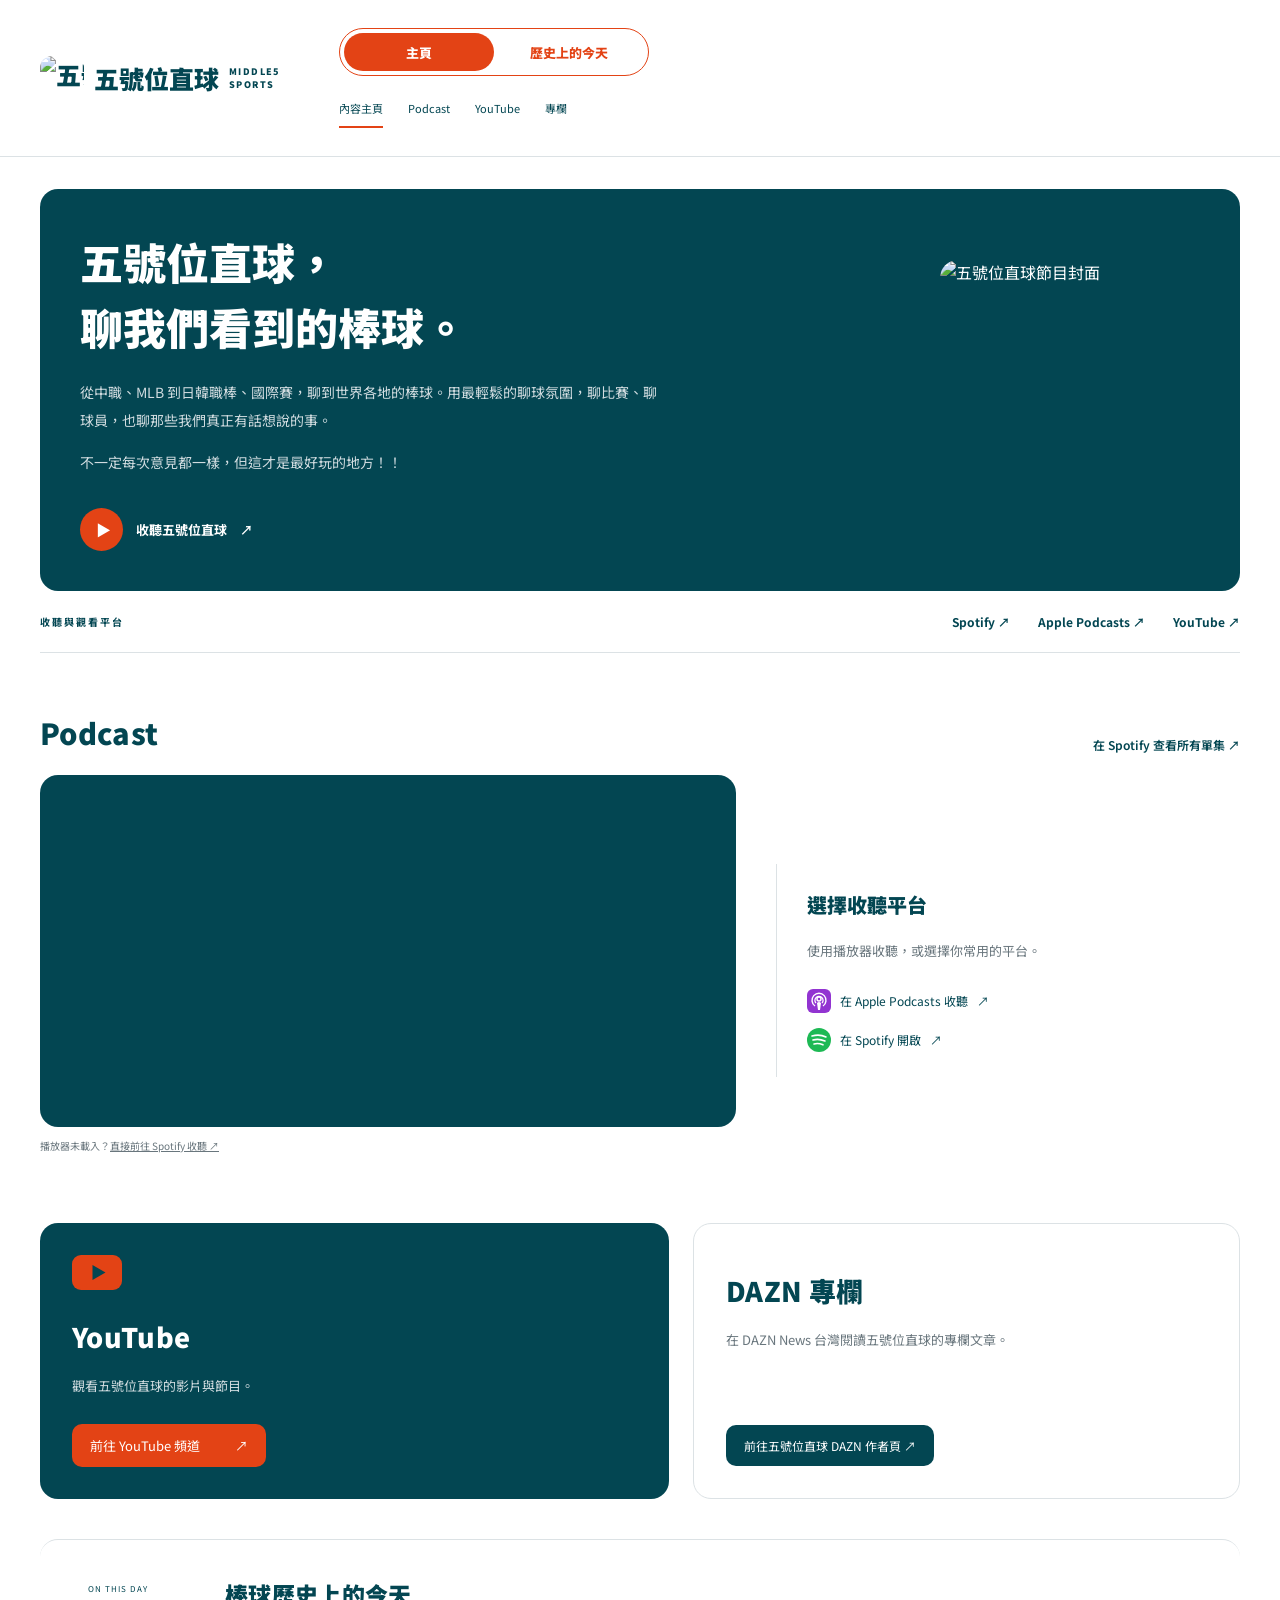
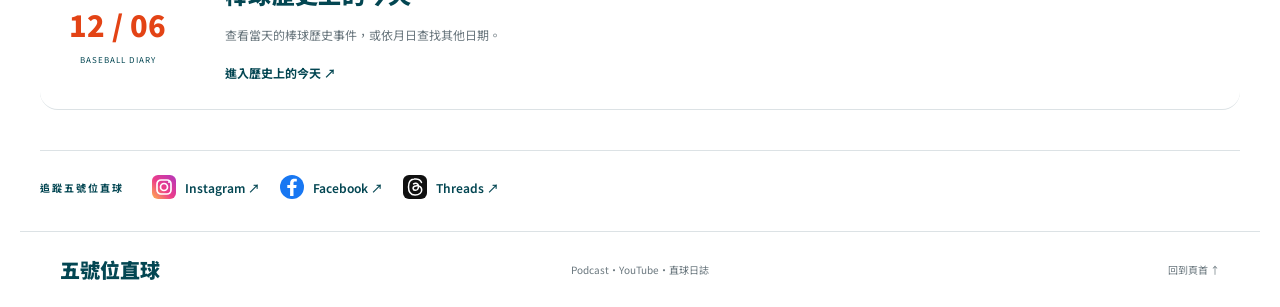
==== commit 22ea0362: "Apply red sliding navigation, bold date typography and pure white details" ====
--- a/content.html
+++ b/content.html
@@ -1,9 +1,9 @@
 <!doctype html>
-<html lang="zh-Hant"><head><meta charset="utf-8"><meta name="viewport" content="width=device-width,initial-scale=1"><title>五號位直球｜Podcast・影片・棒球故事</title><meta name="description" content="五號位直球的內容主場。收聽 Podcast、觀看 YouTube，閱讀專欄，翻開棒球歷史上的今天。"><link rel="stylesheet" href="style.css?v=rounded-surfaces"><link rel="stylesheet" href="content.css?v=editorial-copy"></head><body class="content-home">
+<html lang="zh-Hant"><head><meta charset="utf-8"><meta name="viewport" content="width=device-width,initial-scale=1"><title>五號位直球｜Podcast・影片・棒球故事</title><meta name="description" content="五號位直球的內容主場。收聽 Podcast、觀看 YouTube，閱讀專欄，翻開棒球歷史上的今天。"><link rel="stylesheet" href="style.css?v=red-slider"><link rel="stylesheet" href="content.css?v=red-slider"></head><body class="content-home">
 <a class="skip-link" href="#main">跳到主要內容</a>
 <header><a class="brand" href="content.html"><img class="brand-logo" src="https://i.scdn.co/image/ab6765630000ba8ab9c2b1d7665f5f3e3d04beb9" alt="五號位直球 Logo" width="44" height="44">五號位直球<span class="brand-en">MIDDLE5 SPORTS</span></a><div class="header-navigation"><nav class="page-switcher" aria-label="網站頁面"><a href="content.html" class="current" aria-current="page">主頁</a><a href="index.html">歷史上的今天</a></nav><nav class="section-navigation" aria-label="內容導覽"><a href="#home" class="active">內容主頁</a><a href="#podcast">Podcast</a><a href="#video">YouTube</a><a href="#articles">專欄</a></nav></div></header>
 <main id="main"><div id="home"><section class="content-hero"><div class="masthead-body"><div class="content-hero-copy"><h1>五號位直球，<br>聊我們看到的棒球。</h1><p>從中職、MLB 到日韓職棒、國際賽，聊到世界各地的棒球。用最輕鬆的聊球氛圍，聊比賽、聊球員，也聊那些我們真正有話想說的事。</p><p>不一定每次意見都一樣，但這才是最好玩的地方！！</p><a class="hero-play" href="#podcast"><span class="play-circle" aria-hidden="true">▶</span> 收聽五號位直球 <span aria-hidden="true">↗</span></a></div><img class="masthead-art" src="https://i.scdn.co/image/ab6765630000ba8ab9c2b1d7665f5f3e3d04beb9" alt="五號位直球節目封面" width="360" height="360" fetchpriority="high"></div></section><section class="platform-bar" aria-label="收聽與觀看平台"><span class="eyebrow">收聽與觀看平台</span><div><a class="" href="https://open.spotify.com/show/1BonstRNaBCwLeWbzio7io" target="_blank" rel="noopener noreferrer">Spotify <span aria-hidden="true">↗</span></a><a class="" href="https://podcasts.apple.com/tw/podcast/五號位直球/id1829772477" target="_blank" rel="noopener noreferrer">Apple Podcasts <span aria-hidden="true">↗</span></a><a class="" href="https://www.youtube.com/channel/UCabtmVEiqsBMk3Wd80CwaGg" target="_blank" rel="noopener noreferrer">YouTube <span aria-hidden="true">↗</span></a></div></section>
 </div><section id="podcast" class="hub-section podcast-section"><div class="section-heading"><div><h2>Podcast</h2></div><a class="secondary-link" href="https://open.spotify.com/show/1BonstRNaBCwLeWbzio7io" target="_blank" rel="noopener noreferrer">在 Spotify 查看所有單集 <span aria-hidden="true">↗</span></a></div><div class="podcast-layout"><div class="podcast-note"><h3>選擇收聽平台</h3><p>使用播放器收聽，或選擇你常用的平台。</p><div class="small-links"><a class="" href="https://podcasts.apple.com/tw/podcast/五號位直球/id1829772477" target="_blank" rel="noopener noreferrer"><svg viewBox="0 0 24 24" aria-hidden="true"><rect width="24" height="24" rx="6" fill="#9234d1"/><g fill="none" stroke="white" stroke-width="1.4"><circle cx="12" cy="10" r="2"/><path d="M8 17a7 7 0 1 1 8 0M9 14a4 4 0 1 1 6 0"/></g><path d="M10 14q2-2 4 0l-1 7h-2Z" fill="white"/></svg>在 Apple Podcasts 收聽 <span aria-hidden="true">↗</span></a><a class="" href="https://open.spotify.com/show/1BonstRNaBCwLeWbzio7io" target="_blank" rel="noopener noreferrer"><svg viewBox="0 0 24 24" aria-hidden="true"><circle cx="12" cy="12" r="12" fill="#1DB954"/><g fill="none" stroke="white" stroke-width="1.6" stroke-linecap="round"><path d="M5 8c5-1.5 10-1 14 1M6 12c4-1.2 8-.7 12 1M7 16c3-1 6-.5 9 .8"/></g></svg>在 Spotify 開啟 <span aria-hidden="true">↗</span></a></div></div><div class="player-wrap"><iframe title="五號位直球 Spotify Podcast 播放器" src="https://open.spotify.com/embed/show/1BonstRNaBCwLeWbzio7io?utm_source=generator&theme=0" width="100%" height="352" loading="lazy" allow="autoplay; clipboard-write; encrypted-media; fullscreen; picture-in-picture" allowfullscreen></iframe><p>播放器未載入？<a class="" href="https://open.spotify.com/show/1BonstRNaBCwLeWbzio7io" target="_blank" rel="noopener noreferrer">直接前往 Spotify 收聽 <span aria-hidden="true">↗</span></a></p></div></div></section>
 <div class="watch-read-grid"><section id="video" class="video-section"><div class="video-mark" aria-hidden="true"><svg viewBox="0 0 100 70"><rect width="100" height="70" rx="18" fill="currentColor"/><path d="M41 20 67 35 41 50Z" fill="#034652"/></svg></div><div class="video-copy"><h2>YouTube</h2><p>觀看五號位直球的影片與節目。</p><a class="primary video-cta" href="https://www.youtube.com/channel/UCabtmVEiqsBMk3Wd80CwaGg" target="_blank" rel="noopener noreferrer">前往 YouTube 頻道 <span aria-hidden="true">↗</span></a></div></section>
 <section id="articles" class="hub-section author-section"><h2>DAZN 專欄</h2><p>在 DAZN News 台灣閱讀五號位直球的專欄文章。</p><a class="primary" href="https://www.dazn.com/zh-TW/news/%E4%BD%9C%E8%80%85/%E4%BA%94%E8%99%9F%E4%BD%8D%E7%9B%B4%E7%90%83/10703" target="_blank" rel="noopener noreferrer">前往五號位直球 DAZN 作者頁 ↗</a></section></div><a class="diary-feature" href="index.html"><div class="diary-date" aria-hidden="true"><span>ON THIS DAY</span><strong id="hub-date">⚾</strong><small>BASEBALL DIARY</small></div><div><h2>棒球歷史上的今天</h2><p>查看當天的棒球歷史事件，或依月日查找其他日期。</p><span class="diary-feature-link">進入歷史上的今天 ↗</span></div></a>
-<section class="social-bar" aria-label="追蹤五號位直球"><span class="eyebrow">追蹤五號位直球</span><div><a class="social-link" href="https://www.instagram.com/middle5sports/" target="_blank" rel="noopener noreferrer"><svg viewBox="0 0 24 24" aria-hidden="true"><defs><linearGradient id="instagram-pink" x1="0" y1="1" x2="1" y2="0"><stop stop-color="#ffb34d"/><stop offset=".45" stop-color="#ed3d89"/><stop offset="1" stop-color="#b237bc"/></linearGradient></defs><rect width="24" height="24" rx="6" fill="url(#instagram-pink)"/><g fill="none" stroke="white" stroke-width="1.7"><rect x="5" y="5" width="14" height="14" rx="4"/><circle cx="12" cy="12" r="3.5"/></g><circle cx="17" cy="7" r="1" fill="white"/></svg>Instagram ↗</a><a class="social-link" href="https://www.facebook.com/profile.php?id=61580071456411" target="_blank" rel="noopener noreferrer"><svg viewBox="0 0 24 24" aria-hidden="true"><circle cx="12" cy="12" r="12" fill="#1877F2"/><path fill="white" d="M13.5 21v-8h2.7l.4-3h-3.1V8.1c0-.9.3-1.5 1.6-1.5h1.7V3.9c-.3 0-1.3-.1-2.5-.1-2.5 0-4.2 1.5-4.2 4.3V10H7.3v3h2.8v8Z"/></svg>Facebook ↗</a><a class="social-link" href="https://www.threads.net/@middle5sports" target="_blank" rel="noopener noreferrer"><svg viewBox="0 0 24 24" aria-hidden="true"><rect width="24" height="24" rx="6" fill="#101010"/><g fill="none" stroke="white" stroke-width="1.5" stroke-linecap="round" stroke-linejoin="round"><path d="M18.5 7.5C17.3 4.5 13.8 3.6 11 4.1 6.7 4.6 5.5 8 5.5 12c0 4.7 1.8 7.9 6.5 8 4.3.1 6.7-2.4 6.7-5.1 0-3.6-4.2-5.1-7.1-3.7-2.5 1.2-1.6 4.1.8 4.1 2.1 0 3.2-1.7 3.1-4.3-.1-2.6-2.9-3.5-4.9-2.1"/></g></svg>Threads ↗</a></div></section></main><footer><a class="brand" href="content.html">五號位直球</a><p>Podcast・YouTube・直球日誌</p><a href="#main">回到頁首 ↑</a></footer><script src="content.js?v=page-switcher"></script></body></html>+<section class="social-bar" aria-label="追蹤五號位直球"><span class="eyebrow">追蹤五號位直球</span><div><a class="social-link" href="https://www.instagram.com/middle5sports/" target="_blank" rel="noopener noreferrer"><svg viewBox="0 0 24 24" aria-hidden="true"><defs><linearGradient id="instagram-pink" x1="0" y1="1" x2="1" y2="0"><stop stop-color="#ffb34d"/><stop offset=".45" stop-color="#ed3d89"/><stop offset="1" stop-color="#b237bc"/></linearGradient></defs><rect width="24" height="24" rx="6" fill="url(#instagram-pink)"/><g fill="none" stroke="white" stroke-width="1.7"><rect x="5" y="5" width="14" height="14" rx="4"/><circle cx="12" cy="12" r="3.5"/></g><circle cx="17" cy="7" r="1" fill="white"/></svg>Instagram ↗</a><a class="social-link" href="https://www.facebook.com/profile.php?id=61580071456411" target="_blank" rel="noopener noreferrer"><svg viewBox="0 0 24 24" aria-hidden="true"><circle cx="12" cy="12" r="12" fill="#1877F2"/><path fill="white" d="M13.5 21v-8h2.7l.4-3h-3.1V8.1c0-.9.3-1.5 1.6-1.5h1.7V3.9c-.3 0-1.3-.1-2.5-.1-2.5 0-4.2 1.5-4.2 4.3V10H7.3v3h2.8v8Z"/></svg>Facebook ↗</a><a class="social-link" href="https://www.threads.net/@middle5sports" target="_blank" rel="noopener noreferrer"><svg viewBox="0 0 24 24" aria-hidden="true"><rect width="24" height="24" rx="6" fill="#101010"/><g fill="none" stroke="white" stroke-width="1.5" stroke-linecap="round" stroke-linejoin="round"><path d="M18.5 7.5C17.3 4.5 13.8 3.6 11 4.1 6.7 4.6 5.5 8 5.5 12c0 4.7 1.8 7.9 6.5 8 4.3.1 6.7-2.4 6.7-5.1 0-3.6-4.2-5.1-7.1-3.7-2.5 1.2-1.6 4.1.8 4.1 2.1 0 3.2-1.7 3.1-4.3-.1-2.6-2.9-3.5-4.9-2.1"/></g></svg>Threads ↗</a></div></section></main><footer><a class="brand" href="content.html">五號位直球</a><p>Podcast・YouTube・直球日誌</p><a href="#main">回到頁首 ↑</a></footer><script src="content.js?v=page-switcher"></script><script src="page-switcher.js?v=1"></script></body></html>
--- a/style.css
+++ b/style.css
@@ -1,5 +1,5 @@
 @import url('https://fonts.googleapis.com/css2?family=Noto+Sans+TC:wght@400;500;600;700;800;900&display=swap');
-:root{--paper:#ffffff;--ink:#034652;--muted:#787d70;--red:#e34315;--line:#d9dbce;--green:#034652}*{box-sizing:border-box}html{scroll-behavior:smooth;scroll-padding-top:25px}body{margin:0;background:var(--paper);color:var(--ink);font-family:'Noto Sans TC',sans-serif}a{color:inherit;text-decoration:none}button,input,select{font:inherit}button,a,input,select{outline-offset:5px}button{cursor:pointer}header{max-width:1320px;margin:auto;padding:28px 40px;display:flex;align-items:center;gap:50px;border-bottom:1px solid var(--line)}.brand{font-weight:900;font-size:25px;display:flex;gap:10px;align-items:center;white-space:nowrap}.ball{font-size:29px}.brand-en{font-size:9px;letter-spacing:1.4px;max-width:75px;white-space:normal;line-height:1.5}nav{display:flex;gap:30px;font-size:13px}nav a{padding:10px 0}nav a:hover,nav .active{border-bottom:2px solid var(--red)}.header-note{font-size:11px;color:var(--muted);margin-left:auto}main{max-width:1240px;margin:auto;padding:0 40px}.hero{display:grid;grid-template-columns:1.1fr 1fr;padding:64px 0 52px;gap:65px}.eyebrow{font-size:10px;letter-spacing:2px;font-weight:700;display:flex;align-items:center;gap:8px}.eyebrow>span{background:var(--red);width:7px;height:7px;border-radius:50%}h1{font-family:'Noto Sans TC',sans-serif;font-size:62px;line-height:1.45;letter-spacing:3px;margin:23px 0}.underline{position:relative}.underline:after{content:'';position:absolute;bottom:0;left:0;right:0;height:4px;background:var(--red);transform:rotate(-3deg)}.hero-copy>p{font-size:14px;line-height:2;color:#727969;margin-bottom:28px}.primary{display:inline-flex;background:var(--green);color:var(--paper);padding:15px 22px;gap:35px;font-size:13px;border:0}.primary:hover{background:#0a6073}.hero-foot{margin-top:34px;padding-top:17px;border-top:1px solid var(--line);display:flex;justify-content:space-between;font-size:10px;color:var(--muted)}.hero-foot span{letter-spacing:1px;font-size:9px}.scorecard{position:relative;overflow:hidden;background:var(--green);color:#f3ecd8;border-radius:3px;transform:rotate(2deg);box-shadow:10px 12px 0 #e8e5d9;padding:25px 28px;min-height:430px;background-image:repeating-linear-gradient(0deg,transparent,transparent 3px,#ffffff02 3px,#ffffff02 4px)}.ticket-top,.ticket-bottom{display:flex;justify-content:space-between;font-size:10px;letter-spacing:1px}.ticket-top{border-bottom:1px solid #c6c9a549;padding-bottom:16px}.ticket-top span{font-size:11px;letter-spacing:2px}.date-big{display:flex;align-items:center;justify-content:center;gap:17px;height:181px}.date-big>span{font-family:Georgia,serif;font-size:28px;writing-mode:vertical-rl;letter-spacing:3px}.date-big strong{font-family:Georgia,serif;font-size:156px;font-weight:400;line-height:1}.ticket-bottom{padding-top:13px;border-top:1px dashed #d2d3b06b;position:relative;z-index:1}.field{position:absolute;bottom:-23px;left:0;width:100%;height:210px;fill:none;stroke:#d2d3b03b;stroke-width:1}.card-caption{position:absolute;bottom:21px;left:29px;font-size:9px;letter-spacing:2px}.today-section{padding:27px 0 45px}.section-heading{display:flex;justify-content:space-between;align-items:end;gap:20px;margin-bottom:25px}h2{font-family:'Noto Sans TC',sans-serif;font-size:29px;letter-spacing:1px;margin:10px 0 0}.section-heading h2 span{font-family:Georgia,serif;font-size:18px;color:var(--red);margin-left:18px;font-weight:400}.text-button{background:none;border:0;font-size:12px;color:var(--ink)}.empty{border:1px solid var(--line);padding:27px 30px;display:flex;gap:25px;align-items:center;background:#ffffff}.empty-symbol{font-size:31px;color:var(--red);font-family:Georgia,serif}.empty h3{font-size:15px;margin:0 0 8px}.empty p{font-size:12px;color:var(--muted);margin:0;line-height:1.8}.empty a{font-size:12px;margin-left:auto;white-space:nowrap;border-bottom:1px solid var(--ink);padding:6px 0}.calendar-section{display:grid;grid-template-columns:1fr 2fr;gap:60px;border-top:1px solid var(--line);padding:52px 0 60px}.calendar-intro h2{font-size:36px;line-height:1.65;margin-top:18px}.calendar-intro p{font-size:13px;color:var(--muted);line-height:2;margin:20px 0 32px}.legend{font-size:11px;display:flex;align-items:center;gap:8px}.legend i{width:5px;height:5px;border-radius:50%;background:var(--red)}.year-note{font-size:10px;color:var(--muted);line-height:1.9;margin-top:45px}.calendar-box{border:1px solid var(--line);background:#ffffff;padding:24px 26px}.month-control{display:flex;align-items:center;gap:13px;margin-bottom:22px}.month-control h3{margin:0 auto 0 0;font-size:19px;letter-spacing:1px}.month-control button{border:1px solid var(--line);background:transparent;height:30px;min-width:30px;color:var(--ink);font-size:12px}.month-control #prev{order:1}.month-control #next{order:2}.month-control #cal-today{order:3;padding:0 10px}.weekdays,#calendar-grid{display:grid;grid-template-columns:repeat(7,1fr)}.weekdays span{text-align:center;color:var(--muted);font-size:10px;padding-bottom:13px}.day{height:52px;background:transparent;border:0;border-top:1px solid #e9e9e1;position:relative;color:var(--ink);font-family:Georgia,serif;font-size:17px}.day:disabled{cursor:default}.day:not(:disabled):hover{background:#eeeee1}.day.has-event:after{content:'';width:4px;height:4px;background:var(--red);border-radius:50%;position:absolute;bottom:7px;left:calc(50% - 2px)}.day.selected{background:var(--green);color:white}.day.selected:hover{background:#0a6073}.day.is-today{box-shadow:inset 0 0 0 1px var(--red)}.selected-heading{font-size:11px;letter-spacing:1px;border-top:1px solid var(--line);margin-top:18px;padding-top:18px;color:var(--muted)}.calendar-empty{font-size:12px;color:var(--muted);line-height:1.8}.event-row{display:flex;align-items:center;gap:14px;padding:16px 0;border-bottom:1px solid var(--line);width:100%;text-align:left;background:none;border-left:0;border-right:0;border-top:0;color:var(--ink)}.event-row:hover h3{color:var(--red)}.event-year{font-size:19px;font-family:Georgia,serif;min-width:65px;color:var(--red)}.event-row h3{font-size:13px;line-height:1.8;margin:0}.event-row small{display:block;color:var(--muted);font-size:10px;margin-top:5px}.event-row .arrow{margin-left:auto}#stories{border-top:1px solid var(--line);padding:45px 0}.archive-count{font-size:11px;color:var(--muted)}.filters{display:flex;gap:15px;margin:30px 0 25px;align-items:center}.search{display:flex;align-items:center;gap:10px;border:1px solid var(--line);padding:10px 14px;max-width:355px;flex:1}.search span{font-size:25px;line-height:1}.search input{background:none;border:0;width:100%;min-width:0;font-size:12px;color:var(--ink)}select{background:transparent;border:1px solid var(--line);padding:13px;font-size:11px;color:var(--ink)}#results-count{margin-left:auto;font-size:11px;color:var(--muted)}#story-grid{display:grid;grid-template-columns:repeat(3,1fr);gap:24px}.story{display:flex;flex-direction:column;border-top:2px solid var(--ink);padding:20px 0 16px;min-height:207px}.story-top{display:flex;justify-content:space-between;font-size:10px;letter-spacing:1px;color:var(--muted)}.story-top .date{font:23px Georgia,serif;color:var(--red)}.story h3{font-family:'Noto Sans TC',sans-serif;font-size:18px;line-height:1.8;margin:17px 0 22px}.story:hover h3{color:var(--red)}.story-bottom{margin-top:auto;display:flex;justify-content:space-between;align-items:center;font-size:10px;color:var(--muted)}.story-bottom span:last-child{color:var(--ink);font-size:12px}.more{display:block;margin:30px auto 0;background:transparent;border:1px solid var(--line);padding:13px 40px;font-size:12px;color:var(--ink)}.closing{text-align:center;border-top:1px solid var(--line);padding:45px 0 50px}.closing>span{font-size:25px}.closing p{font-family:'Noto Sans TC',sans-serif;font-size:23px;letter-spacing:3px;margin:15px 0}.closing small{font-size:8px;letter-spacing:3px;color:var(--muted)}footer{max-width:1240px;margin:auto;display:flex;justify-content:space-between;align-items:center;padding:23px 40px;border-top:1px solid var(--line)}footer .brand{font-size:20px}footer p,footer>a:last-child{font-size:10px;color:var(--muted)}dialog{border:1px solid var(--line);background:var(--paper);color:var(--ink);max-width:600px;width:calc(100% - 40px);padding:45px}dialog::backdrop{background:#032d3bd1}dialog h2{font-size:27px;line-height:1.7}dialog p{line-height:2;font-size:13px;color:var(--muted);margin:22px 0}#close-detail{position:absolute;top:10px;right:15px;background:none;border:0;font-size:26px;color:var(--ink)}.sr-only{position:absolute;width:1px;height:1px;overflow:hidden;clip:rect(0,0,0,0)}[hidden]{display:none!important}@media(min-width:1450px){header{max-width:1400px}.hero{padding-top:80px}}@media(max-width:900px){header{gap:25px}.header-note{display:none}.hero{gap:30px}h1{font-size:48px}.scorecard{min-height:400px}.calendar-section{gap:30px;grid-template-columns:1fr 1.8fr}#story-grid{gap:20px}.story h3{font-size:16px}}@media(max-width:650px){header{padding:20px;flex-wrap:wrap;gap:17px}.brand{font-size:23px}nav{width:100%;justify-content:space-between;gap:15px;font-size:12px}main{padding:0 20px}.hero{grid-template-columns:1fr;padding:35px 0;gap:30px}h1{font-size:46px;margin:20px 0}.hero-copy>p{font-size:13px}.hero-foot{margin-top:25px}.scorecard{min-height:350px;max-width:430px;width:94%;margin:0 auto}.date-big{height:145px}.date-big strong{font-size:125px}.field{height:170px}.section-heading{align-items:center}h2{font-size:23px}.section-heading h2 span{font-size:16px;margin-left:10px}.empty{padding:22px 18px;gap:14px;flex-wrap:wrap}.empty a{margin-left:45px}.calendar-section{grid-template-columns:1fr;gap:25px;padding:35px 0}.calendar-intro h2{font-size:29px;line-height:1.5}.calendar-intro h2 br{display:none}.calendar-intro p{margin:12px 0}.year-note{display:none}.calendar-box{padding:18px 13px}.day{height:47px}#stories{padding-top:35px}.archive-count{display:none}#story-grid{grid-template-columns:1fr 1fr;gap:20px}.story{min-height:225px}.story h3{font-size:16px}.filters{flex-wrap:wrap;gap:10px}.search{max-width:none;flex-basis:100%}#results-count{font-size:10px}.closing p{font-size:20px}footer{padding:22px 20px;flex-wrap:wrap;gap:15px}footer p{order:3;width:100%;margin:0}dialog{padding:35px 23px}dialog h2{font-size:23px}}
+:root{--paper:#ffffff;--ink:#034652;--muted:#69767d;--red:#e34315;--line:#dce2e5;--green:#034652}*{box-sizing:border-box}html{scroll-behavior:smooth;scroll-padding-top:25px}body{margin:0;background:var(--paper);color:var(--ink);font-family:'Noto Sans TC',sans-serif}a{color:inherit;text-decoration:none}button,input,select{font:inherit}button,a,input,select{outline-offset:5px}button{cursor:pointer}header{max-width:1320px;margin:auto;padding:28px 40px;display:flex;align-items:center;gap:50px;border-bottom:1px solid var(--line)}.brand{font-weight:900;font-size:25px;display:flex;gap:10px;align-items:center;white-space:nowrap}.ball{font-size:29px}.brand-en{font-size:9px;letter-spacing:1.4px;max-width:75px;white-space:normal;line-height:1.5}nav{display:flex;gap:30px;font-size:13px}nav a{padding:10px 0}nav a:hover,nav .active{border-bottom:2px solid var(--red)}.header-note{font-size:11px;color:var(--muted);margin-left:auto}main{max-width:1240px;margin:auto;padding:0 40px}.hero{display:grid;grid-template-columns:1.1fr 1fr;padding:64px 0 52px;gap:65px}.eyebrow{font-size:10px;letter-spacing:2px;font-weight:700;display:flex;align-items:center;gap:8px}.eyebrow>span{background:var(--red);width:7px;height:7px;border-radius:50%}h1{font-family:'Noto Sans TC',sans-serif;font-size:62px;line-height:1.45;letter-spacing:3px;margin:23px 0}.underline{position:relative}.underline:after{content:'';position:absolute;bottom:0;left:0;right:0;height:4px;background:var(--red);transform:rotate(-3deg)}.hero-copy>p{font-size:14px;line-height:2;color:#69767d;margin-bottom:28px}.primary{display:inline-flex;background:var(--green);color:var(--paper);padding:15px 22px;gap:35px;font-size:13px;border:0}.primary:hover{background:#0a6073}.hero-foot{margin-top:34px;padding-top:17px;border-top:1px solid var(--line);display:flex;justify-content:space-between;font-size:10px;color:var(--muted)}.hero-foot span{letter-spacing:1px;font-size:9px}.scorecard{position:relative;overflow:hidden;background:var(--green);color:#ffffff;border-radius:3px;transform:rotate(2deg);box-shadow:10px 12px 0 #ffffff;padding:25px 28px;min-height:430px;background-image:repeating-linear-gradient(0deg,transparent,transparent 3px,#ffffff02 3px,#ffffff02 4px)}.ticket-top,.ticket-bottom{display:flex;justify-content:space-between;font-size:10px;letter-spacing:1px}.ticket-top{border-bottom:1px solid #ffffff49;padding-bottom:16px}.ticket-top span{font-size:11px;letter-spacing:2px}.date-big{display:flex;align-items:center;justify-content:center;gap:17px;height:181px}.date-big>span{font-family:'Noto Sans TC',sans-serif;font-size:28px;writing-mode:vertical-rl;letter-spacing:3px}.date-big strong{font-family:'Noto Sans TC',sans-serif;font-size:156px;font-weight:400;line-height:1}.ticket-bottom{padding-top:13px;border-top:1px dashed #ffffff6b;position:relative;z-index:1}.field{position:absolute;bottom:-23px;left:0;width:100%;height:210px;fill:none;stroke:#ffffff3b;stroke-width:1}.card-caption{position:absolute;bottom:21px;left:29px;font-size:9px;letter-spacing:2px}.today-section{padding:27px 0 45px}.section-heading{display:flex;justify-content:space-between;align-items:end;gap:20px;margin-bottom:25px}h2{font-family:'Noto Sans TC',sans-serif;font-size:29px;letter-spacing:1px;margin:10px 0 0}.section-heading h2 span{font-family:'Noto Sans TC',sans-serif;font-size:18px;color:var(--red);margin-left:18px;font-weight:400}.text-button{background:none;border:0;font-size:12px;color:var(--ink)}.empty{border:1px solid var(--line);padding:27px 30px;display:flex;gap:25px;align-items:center;background:#ffffff}.empty-symbol{font-size:31px;color:var(--red);font-family:'Noto Sans TC',sans-serif}.empty h3{font-size:15px;margin:0 0 8px}.empty p{font-size:12px;color:var(--muted);margin:0;line-height:1.8}.empty a{font-size:12px;margin-left:auto;white-space:nowrap;border-bottom:1px solid var(--ink);padding:6px 0}.calendar-section{display:grid;grid-template-columns:1fr 2fr;gap:60px;border-top:1px solid var(--line);padding:52px 0 60px}.calendar-intro h2{font-size:36px;line-height:1.65;margin-top:18px}.calendar-intro p{font-size:13px;color:var(--muted);line-height:2;margin:20px 0 32px}.legend{font-size:11px;display:flex;align-items:center;gap:8px}.legend i{width:5px;height:5px;border-radius:50%;background:var(--red)}.year-note{font-size:10px;color:var(--muted);line-height:1.9;margin-top:45px}.calendar-box{border:1px solid var(--line);background:#ffffff;padding:24px 26px}.month-control{display:flex;align-items:center;gap:13px;margin-bottom:22px}.month-control h3{margin:0 auto 0 0;font-size:19px;letter-spacing:1px}.month-control button{border:1px solid var(--line);background:transparent;height:30px;min-width:30px;color:var(--ink);font-size:12px}.month-control #prev{order:1}.month-control #next{order:2}.month-control #cal-today{order:3;padding:0 10px}.weekdays,#calendar-grid{display:grid;grid-template-columns:repeat(7,1fr)}.weekdays span{text-align:center;color:var(--muted);font-size:10px;padding-bottom:13px}.day{height:52px;background:transparent;border:0;border-top:1px solid #e4e9ec;position:relative;color:var(--ink);font-family:'Noto Sans TC',sans-serif;font-size:17px}.day:disabled{cursor:default}.day:not(:disabled):hover{background:#ffffff}.day.has-event:after{content:'';width:4px;height:4px;background:var(--red);border-radius:50%;position:absolute;bottom:7px;left:calc(50% - 2px)}.day.selected{background:var(--green);color:white}.day.selected:hover{background:#0a6073}.day.is-today{box-shadow:inset 0 0 0 1px var(--red)}.selected-heading{font-size:11px;letter-spacing:1px;border-top:1px solid var(--line);margin-top:18px;padding-top:18px;color:var(--muted)}.calendar-empty{font-size:12px;color:var(--muted);line-height:1.8}.event-row{display:flex;align-items:center;gap:14px;padding:16px 0;border-bottom:1px solid var(--line);width:100%;text-align:left;background:none;border-left:0;border-right:0;border-top:0;color:var(--ink)}.event-row:hover h3{color:var(--red)}.event-year{font-size:19px;font-family:'Noto Sans TC',sans-serif;min-width:65px;color:var(--red)}.event-row h3{font-size:13px;line-height:1.8;margin:0}.event-row small{display:block;color:var(--muted);font-size:10px;margin-top:5px}.event-row .arrow{margin-left:auto}#stories{border-top:1px solid var(--line);padding:45px 0}.archive-count{font-size:11px;color:var(--muted)}.filters{display:flex;gap:15px;margin:30px 0 25px;align-items:center}.search{display:flex;align-items:center;gap:10px;border:1px solid var(--line);padding:10px 14px;max-width:355px;flex:1}.search span{font-size:25px;line-height:1}.search input{background:none;border:0;width:100%;min-width:0;font-size:12px;color:var(--ink)}select{background:transparent;border:1px solid var(--line);padding:13px;font-size:11px;color:var(--ink)}#results-count{margin-left:auto;font-size:11px;color:var(--muted)}#story-grid{display:grid;grid-template-columns:repeat(3,1fr);gap:24px}.story{display:flex;flex-direction:column;border-top:2px solid var(--ink);padding:20px 0 16px;min-height:207px}.story-top{display:flex;justify-content:space-between;font-size:10px;letter-spacing:1px;color:var(--muted)}.story-top .date{font:800 23px 'Noto Sans TC',sans-serif;color:var(--red)}.story h3{font-family:'Noto Sans TC',sans-serif;font-size:18px;line-height:1.8;margin:17px 0 22px}.story:hover h3{color:var(--red)}.story-bottom{margin-top:auto;display:flex;justify-content:space-between;align-items:center;font-size:10px;color:var(--muted)}.story-bottom span:last-child{color:var(--ink);font-size:12px}.more{display:block;margin:30px auto 0;background:transparent;border:1px solid var(--line);padding:13px 40px;font-size:12px;color:var(--ink)}.closing{text-align:center;border-top:1px solid var(--line);padding:45px 0 50px}.closing>span{font-size:25px}.closing p{font-family:'Noto Sans TC',sans-serif;font-size:23px;letter-spacing:3px;margin:15px 0}.closing small{font-size:8px;letter-spacing:3px;color:var(--muted)}footer{max-width:1240px;margin:auto;display:flex;justify-content:space-between;align-items:center;padding:23px 40px;border-top:1px solid var(--line)}footer .brand{font-size:20px}footer p,footer>a:last-child{font-size:10px;color:var(--muted)}dialog{border:1px solid var(--line);background:var(--paper);color:var(--ink);max-width:600px;width:calc(100% - 40px);padding:45px}dialog::backdrop{background:#032d3bd1}dialog h2{font-size:27px;line-height:1.7}dialog p{line-height:2;font-size:13px;color:var(--muted);margin:22px 0}#close-detail{position:absolute;top:10px;right:15px;background:none;border:0;font-size:26px;color:var(--ink)}.sr-only{position:absolute;width:1px;height:1px;overflow:hidden;clip:rect(0,0,0,0)}[hidden]{display:none!important}@media(min-width:1450px){header{max-width:1400px}.hero{padding-top:80px}}@media(max-width:900px){header{gap:25px}.header-note{display:none}.hero{gap:30px}h1{font-size:48px}.scorecard{min-height:400px}.calendar-section{gap:30px;grid-template-columns:1fr 1.8fr}#story-grid{gap:20px}.story h3{font-size:16px}}@media(max-width:650px){header{padding:20px;flex-wrap:wrap;gap:17px}.brand{font-size:23px}nav{width:100%;justify-content:space-between;gap:15px;font-size:12px}main{padding:0 20px}.hero{grid-template-columns:1fr;padding:35px 0;gap:30px}h1{font-size:46px;margin:20px 0}.hero-copy>p{font-size:13px}.hero-foot{margin-top:25px}.scorecard{min-height:350px;max-width:430px;width:94%;margin:0 auto}.date-big{height:145px}.date-big strong{font-size:125px}.field{height:170px}.section-heading{align-items:center}h2{font-size:23px}.section-heading h2 span{font-size:16px;margin-left:10px}.empty{padding:22px 18px;gap:14px;flex-wrap:wrap}.empty a{margin-left:45px}.calendar-section{grid-template-columns:1fr;gap:25px;padding:35px 0}.calendar-intro h2{font-size:29px;line-height:1.5}.calendar-intro h2 br{display:none}.calendar-intro p{margin:12px 0}.year-note{display:none}.calendar-box{padding:18px 13px}.day{height:47px}#stories{padding-top:35px}.archive-count{display:none}#story-grid{grid-template-columns:1fr 1fr;gap:20px}.story{min-height:225px}.story h3{font-size:16px}.filters{flex-wrap:wrap;gap:10px}.search{max-width:none;flex-basis:100%}#results-count{font-size:10px}.closing p{font-size:20px}footer{padding:22px 20px;flex-wrap:wrap;gap:15px}footer p{order:3;width:100%;margin:0}dialog{padding:35px 23px}dialog h2{font-size:23px}}
 
 /* Reader contribution demo */
 #contribute{padding:0 0 45px}
@@ -82,3 +82,18 @@
 header .page-switcher{border-radius:10px}
 header .page-switcher a{border-radius:8px}
 .brand-logo,.channel-logo{border-radius:12px}
+
+/* Red sliding page selector */
+header .header-navigation .page-switcher{--switch-position:0;position:relative;isolation:isolate;display:grid;grid-template-columns:1fr 1fr;gap:0;width:310px;max-width:100%;padding:4px;border:1.5px solid var(--red);border-radius:999px;background:#ffffff;font-size:13px}
+header .page-switcher:before{content:'';position:absolute;z-index:-1;top:4px;bottom:4px;left:4px;width:calc((100% - 8px)/2);border-radius:999px;background:var(--red);transform:translateX(calc(var(--switch-position)*100%));transition:transform .18s ease}
+header .page-switcher:has(a:nth-child(2).current){--switch-position:1}
+header .header-navigation .page-switcher a{display:flex;align-items:center;justify-content:center;min-height:38px;padding:8px 12px;border:0;border-radius:999px;color:var(--red);font-weight:800;white-space:nowrap;background:none;transition:color .18s ease}
+header .header-navigation .page-switcher a.current{color:#ffffff;background:none}
+header .page-switcher a.current:after{display:none}
+header .header-navigation .page-switcher a:hover{border:0}
+.date-big>span,.date-big strong,.day,.event-year,.section-heading h2 span,.story-top .date{font-family:'Noto Sans TC',sans-serif;font-weight:800;font-variant-numeric:tabular-nums;letter-spacing:-.5px}
+.date-big strong{font-size:132px;font-weight:900}
+.scorecard{min-height:330px;color:#ffffff;box-shadow:none}
+.date-big{height:205px}
+@media(max-width:650px){header .header-navigation .page-switcher{width:300px;max-width:100%;gap:0}.date-big strong{font-size:112px}.date-big{height:180px}.scorecard{min-height:300px}}
+@media(prefers-reduced-motion:reduce){header .page-switcher:before,header .page-switcher a{transition:none}}
--- a/content.css
+++ b/content.css
@@ -52,3 +52,9 @@
 .video-copy h2{margin-top:0}
 @media(max-width:900px){.content-hero h1{font-size:35px}.content-hero-copy>p{font-size:13px}.masthead-body{gap:25px}}
 @media(max-width:650px){.content-hero h1{font-size:30px;line-height:1.5}.content-hero-copy>p{font-size:13px;line-height:2}.masthead-body{padding:27px 0;gap:25px}.masthead-art{width:120px;align-self:flex-start;margin:0}.podcast-note h3{font-size:19px}}
+
+.social-bar{justify-content:flex-start;gap:28px}
+.social-bar>.eyebrow{flex-shrink:0}
+.social-bar>div{gap:20px}
+.diary-date strong{font-family:'Noto Sans TC',sans-serif;font-weight:900;font-variant-numeric:tabular-nums}
+@media(max-width:650px){.social-bar{flex-direction:row;align-items:center;flex-wrap:wrap;gap:14px 20px}.social-bar>div{gap:16px}}
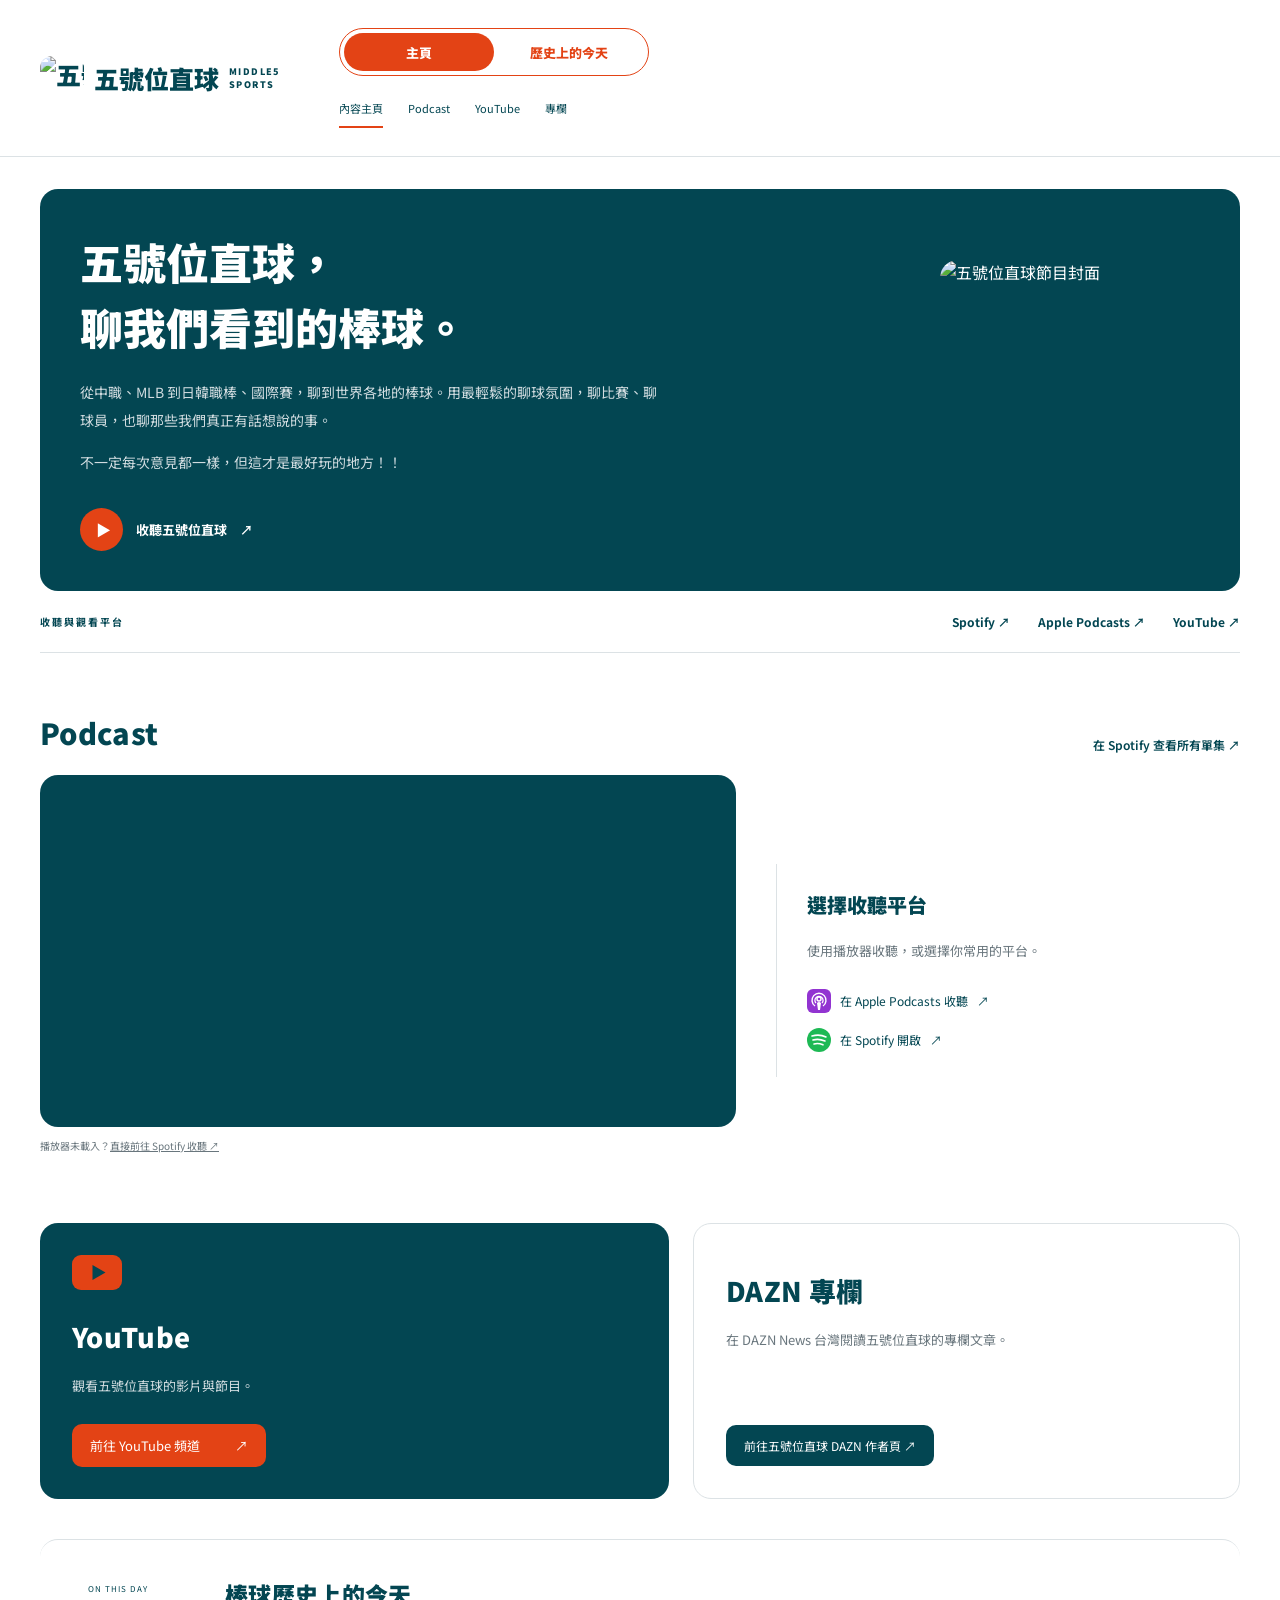
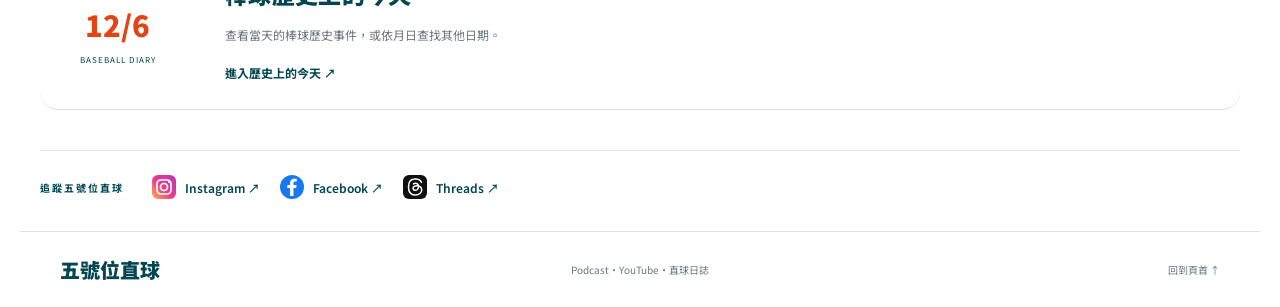
==== commit 388f1bca: "Restore field outline, add history social links and simplify date presentation" ====
--- a/content.html
+++ b/content.html
@@ -1,9 +1,9 @@
 <!doctype html>
-<html lang="zh-Hant"><head><meta charset="utf-8"><meta name="viewport" content="width=device-width,initial-scale=1"><title>五號位直球｜Podcast・影片・棒球故事</title><meta name="description" content="五號位直球的內容主場。收聽 Podcast、觀看 YouTube，閱讀專欄，翻開棒球歷史上的今天。"><link rel="stylesheet" href="style.css?v=red-slider"><link rel="stylesheet" href="content.css?v=red-slider"></head><body class="content-home">
+<html lang="zh-Hant"><head><meta charset="utf-8"><meta name="viewport" content="width=device-width,initial-scale=1"><title>五號位直球｜Podcast・影片・棒球故事</title><meta name="description" content="五號位直球的內容主場。收聽 Podcast、觀看 YouTube，閱讀專欄，翻開棒球歷史上的今天。"><link rel="stylesheet" href="style.css?v=date-and-social"><link rel="stylesheet" href="content.css?v=red-slider"></head><body class="content-home">
 <a class="skip-link" href="#main">跳到主要內容</a>
 <header><a class="brand" href="content.html"><img class="brand-logo" src="https://i.scdn.co/image/ab6765630000ba8ab9c2b1d7665f5f3e3d04beb9" alt="五號位直球 Logo" width="44" height="44">五號位直球<span class="brand-en">MIDDLE5 SPORTS</span></a><div class="header-navigation"><nav class="page-switcher" aria-label="網站頁面"><a href="content.html" class="current" aria-current="page">主頁</a><a href="index.html">歷史上的今天</a></nav><nav class="section-navigation" aria-label="內容導覽"><a href="#home" class="active">內容主頁</a><a href="#podcast">Podcast</a><a href="#video">YouTube</a><a href="#articles">專欄</a></nav></div></header>
 <main id="main"><div id="home"><section class="content-hero"><div class="masthead-body"><div class="content-hero-copy"><h1>五號位直球，<br>聊我們看到的棒球。</h1><p>從中職、MLB 到日韓職棒、國際賽，聊到世界各地的棒球。用最輕鬆的聊球氛圍，聊比賽、聊球員，也聊那些我們真正有話想說的事。</p><p>不一定每次意見都一樣，但這才是最好玩的地方！！</p><a class="hero-play" href="#podcast"><span class="play-circle" aria-hidden="true">▶</span> 收聽五號位直球 <span aria-hidden="true">↗</span></a></div><img class="masthead-art" src="https://i.scdn.co/image/ab6765630000ba8ab9c2b1d7665f5f3e3d04beb9" alt="五號位直球節目封面" width="360" height="360" fetchpriority="high"></div></section><section class="platform-bar" aria-label="收聽與觀看平台"><span class="eyebrow">收聽與觀看平台</span><div><a class="" href="https://open.spotify.com/show/1BonstRNaBCwLeWbzio7io" target="_blank" rel="noopener noreferrer">Spotify <span aria-hidden="true">↗</span></a><a class="" href="https://podcasts.apple.com/tw/podcast/五號位直球/id1829772477" target="_blank" rel="noopener noreferrer">Apple Podcasts <span aria-hidden="true">↗</span></a><a class="" href="https://www.youtube.com/channel/UCabtmVEiqsBMk3Wd80CwaGg" target="_blank" rel="noopener noreferrer">YouTube <span aria-hidden="true">↗</span></a></div></section>
 </div><section id="podcast" class="hub-section podcast-section"><div class="section-heading"><div><h2>Podcast</h2></div><a class="secondary-link" href="https://open.spotify.com/show/1BonstRNaBCwLeWbzio7io" target="_blank" rel="noopener noreferrer">在 Spotify 查看所有單集 <span aria-hidden="true">↗</span></a></div><div class="podcast-layout"><div class="podcast-note"><h3>選擇收聽平台</h3><p>使用播放器收聽，或選擇你常用的平台。</p><div class="small-links"><a class="" href="https://podcasts.apple.com/tw/podcast/五號位直球/id1829772477" target="_blank" rel="noopener noreferrer"><svg viewBox="0 0 24 24" aria-hidden="true"><rect width="24" height="24" rx="6" fill="#9234d1"/><g fill="none" stroke="white" stroke-width="1.4"><circle cx="12" cy="10" r="2"/><path d="M8 17a7 7 0 1 1 8 0M9 14a4 4 0 1 1 6 0"/></g><path d="M10 14q2-2 4 0l-1 7h-2Z" fill="white"/></svg>在 Apple Podcasts 收聽 <span aria-hidden="true">↗</span></a><a class="" href="https://open.spotify.com/show/1BonstRNaBCwLeWbzio7io" target="_blank" rel="noopener noreferrer"><svg viewBox="0 0 24 24" aria-hidden="true"><circle cx="12" cy="12" r="12" fill="#1DB954"/><g fill="none" stroke="white" stroke-width="1.6" stroke-linecap="round"><path d="M5 8c5-1.5 10-1 14 1M6 12c4-1.2 8-.7 12 1M7 16c3-1 6-.5 9 .8"/></g></svg>在 Spotify 開啟 <span aria-hidden="true">↗</span></a></div></div><div class="player-wrap"><iframe title="五號位直球 Spotify Podcast 播放器" src="https://open.spotify.com/embed/show/1BonstRNaBCwLeWbzio7io?utm_source=generator&theme=0" width="100%" height="352" loading="lazy" allow="autoplay; clipboard-write; encrypted-media; fullscreen; picture-in-picture" allowfullscreen></iframe><p>播放器未載入？<a class="" href="https://open.spotify.com/show/1BonstRNaBCwLeWbzio7io" target="_blank" rel="noopener noreferrer">直接前往 Spotify 收聽 <span aria-hidden="true">↗</span></a></p></div></div></section>
 <div class="watch-read-grid"><section id="video" class="video-section"><div class="video-mark" aria-hidden="true"><svg viewBox="0 0 100 70"><rect width="100" height="70" rx="18" fill="currentColor"/><path d="M41 20 67 35 41 50Z" fill="#034652"/></svg></div><div class="video-copy"><h2>YouTube</h2><p>觀看五號位直球的影片與節目。</p><a class="primary video-cta" href="https://www.youtube.com/channel/UCabtmVEiqsBMk3Wd80CwaGg" target="_blank" rel="noopener noreferrer">前往 YouTube 頻道 <span aria-hidden="true">↗</span></a></div></section>
 <section id="articles" class="hub-section author-section"><h2>DAZN 專欄</h2><p>在 DAZN News 台灣閱讀五號位直球的專欄文章。</p><a class="primary" href="https://www.dazn.com/zh-TW/news/%E4%BD%9C%E8%80%85/%E4%BA%94%E8%99%9F%E4%BD%8D%E7%9B%B4%E7%90%83/10703" target="_blank" rel="noopener noreferrer">前往五號位直球 DAZN 作者頁 ↗</a></section></div><a class="diary-feature" href="index.html"><div class="diary-date" aria-hidden="true"><span>ON THIS DAY</span><strong id="hub-date">⚾</strong><small>BASEBALL DIARY</small></div><div><h2>棒球歷史上的今天</h2><p>查看當天的棒球歷史事件，或依月日查找其他日期。</p><span class="diary-feature-link">進入歷史上的今天 ↗</span></div></a>
-<section class="social-bar" aria-label="追蹤五號位直球"><span class="eyebrow">追蹤五號位直球</span><div><a class="social-link" href="https://www.instagram.com/middle5sports/" target="_blank" rel="noopener noreferrer"><svg viewBox="0 0 24 24" aria-hidden="true"><defs><linearGradient id="instagram-pink" x1="0" y1="1" x2="1" y2="0"><stop stop-color="#ffb34d"/><stop offset=".45" stop-color="#ed3d89"/><stop offset="1" stop-color="#b237bc"/></linearGradient></defs><rect width="24" height="24" rx="6" fill="url(#instagram-pink)"/><g fill="none" stroke="white" stroke-width="1.7"><rect x="5" y="5" width="14" height="14" rx="4"/><circle cx="12" cy="12" r="3.5"/></g><circle cx="17" cy="7" r="1" fill="white"/></svg>Instagram ↗</a><a class="social-link" href="https://www.facebook.com/profile.php?id=61580071456411" target="_blank" rel="noopener noreferrer"><svg viewBox="0 0 24 24" aria-hidden="true"><circle cx="12" cy="12" r="12" fill="#1877F2"/><path fill="white" d="M13.5 21v-8h2.7l.4-3h-3.1V8.1c0-.9.3-1.5 1.6-1.5h1.7V3.9c-.3 0-1.3-.1-2.5-.1-2.5 0-4.2 1.5-4.2 4.3V10H7.3v3h2.8v8Z"/></svg>Facebook ↗</a><a class="social-link" href="https://www.threads.net/@middle5sports" target="_blank" rel="noopener noreferrer"><svg viewBox="0 0 24 24" aria-hidden="true"><rect width="24" height="24" rx="6" fill="#101010"/><g fill="none" stroke="white" stroke-width="1.5" stroke-linecap="round" stroke-linejoin="round"><path d="M18.5 7.5C17.3 4.5 13.8 3.6 11 4.1 6.7 4.6 5.5 8 5.5 12c0 4.7 1.8 7.9 6.5 8 4.3.1 6.7-2.4 6.7-5.1 0-3.6-4.2-5.1-7.1-3.7-2.5 1.2-1.6 4.1.8 4.1 2.1 0 3.2-1.7 3.1-4.3-.1-2.6-2.9-3.5-4.9-2.1"/></g></svg>Threads ↗</a></div></section></main><footer><a class="brand" href="content.html">五號位直球</a><p>Podcast・YouTube・直球日誌</p><a href="#main">回到頁首 ↑</a></footer><script src="content.js?v=page-switcher"></script><script src="page-switcher.js?v=1"></script></body></html>+<section class="social-bar" aria-label="追蹤五號位直球"><span class="eyebrow">追蹤五號位直球</span><div><a class="social-link" href="https://www.instagram.com/middle5sports/" target="_blank" rel="noopener noreferrer"><svg viewBox="0 0 24 24" aria-hidden="true"><defs><linearGradient id="instagram-pink" x1="0" y1="1" x2="1" y2="0"><stop stop-color="#ffb34d"/><stop offset=".45" stop-color="#ed3d89"/><stop offset="1" stop-color="#b237bc"/></linearGradient></defs><rect width="24" height="24" rx="6" fill="url(#instagram-pink)"/><g fill="none" stroke="white" stroke-width="1.7"><rect x="5" y="5" width="14" height="14" rx="4"/><circle cx="12" cy="12" r="3.5"/></g><circle cx="17" cy="7" r="1" fill="white"/></svg>Instagram ↗</a><a class="social-link" href="https://www.facebook.com/profile.php?id=61580071456411" target="_blank" rel="noopener noreferrer"><svg viewBox="0 0 24 24" aria-hidden="true"><circle cx="12" cy="12" r="12" fill="#1877F2"/><path fill="white" d="M13.5 21v-8h2.7l.4-3h-3.1V8.1c0-.9.3-1.5 1.6-1.5h1.7V3.9c-.3 0-1.3-.1-2.5-.1-2.5 0-4.2 1.5-4.2 4.3V10H7.3v3h2.8v8Z"/></svg>Facebook ↗</a><a class="social-link" href="https://www.threads.net/@middle5sports" target="_blank" rel="noopener noreferrer"><svg viewBox="0 0 24 24" aria-hidden="true"><rect width="24" height="24" rx="6" fill="#101010"/><g fill="none" stroke="white" stroke-width="1.5" stroke-linecap="round" stroke-linejoin="round"><path d="M18.5 7.5C17.3 4.5 13.8 3.6 11 4.1 6.7 4.6 5.5 8 5.5 12c0 4.7 1.8 7.9 6.5 8 4.3.1 6.7-2.4 6.7-5.1 0-3.6-4.2-5.1-7.1-3.7-2.5 1.2-1.6 4.1.8 4.1 2.1 0 3.2-1.7 3.1-4.3-.1-2.6-2.9-3.5-4.9-2.1"/></g></svg>Threads ↗</a></div></section></main><footer><a class="brand" href="content.html">五號位直球</a><p>Podcast・YouTube・直球日誌</p><a href="#main">回到頁首 ↑</a></footer><script src="content.js?v=date-and-social"></script><script src="page-switcher.js?v=1"></script></body></html>
--- a/style.css
+++ b/style.css
@@ -97,3 +97,17 @@
 .date-big{height:205px}
 @media(max-width:650px){header .header-navigation .page-switcher{width:300px;max-width:100%;gap:0}.date-big strong{font-size:112px}.date-big{height:180px}.scorecard{min-height:300px}}
 @media(prefers-reduced-motion:reduce){header .page-switcher:before,header .page-switcher a{transition:none}}
+
+/* Contribution buttons, date format and shared social links */
+.contribution-prompt{justify-content:flex-start;flex-direction:column;align-items:flex-start;gap:12px}
+.contribution-prompt .contribution-open{background:var(--ink);color:#ffffff;border-color:var(--ink)}
+.contribution-prompt .contribution-open:hover{background:#0a6073;border-color:#0a6073}
+.date-big{gap:0;align-items:center;justify-content:center}
+.date-big>span{writing-mode:horizontal-tb;font-size:96px;line-height:1;font-weight:900;letter-spacing:-3px}
+.date-big strong{font-size:96px;line-height:1;letter-spacing:-3px}
+.scorecard .field{height:155px;bottom:-24px;stroke:#ffffff3b;pointer-events:none}
+.social-bar{padding:24px 0 32px;border-top:1px solid var(--line);display:flex;align-items:center;justify-content:flex-start;gap:28px}
+.social-bar>.eyebrow{flex-shrink:0}.social-bar>div{display:flex;flex-wrap:wrap;gap:20px}
+.social-link{display:inline-flex;align-items:center;gap:9px;font-size:12px;font-weight:600}
+.social-link svg{width:24px;height:24px;flex-shrink:0}.social-link:hover{color:var(--red)}
+@media(max-width:650px){.date-big>span,.date-big strong{font-size:80px}.contribution-prompt{align-items:flex-start;flex-direction:column;gap:12px}.social-bar{flex-wrap:wrap;gap:14px 20px}.social-bar>div{gap:16px}.social-link{font-size:11px}}
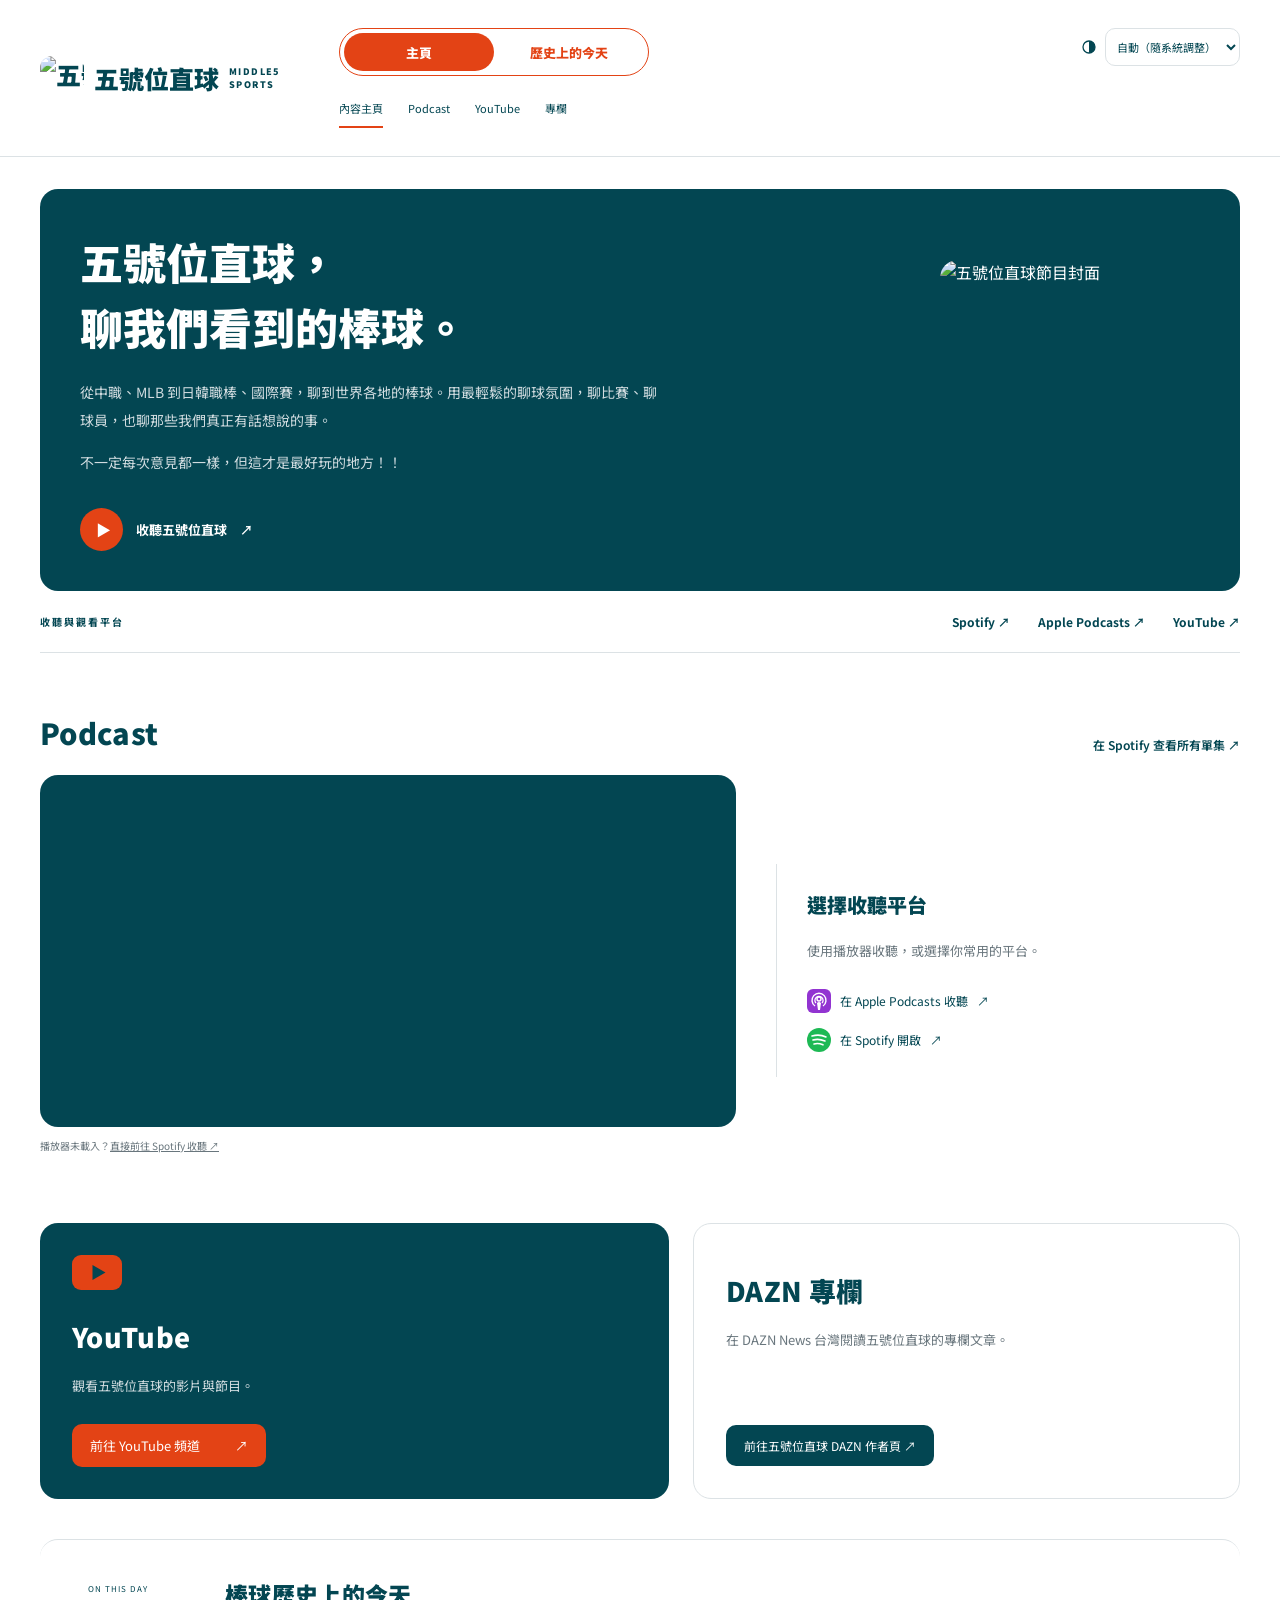
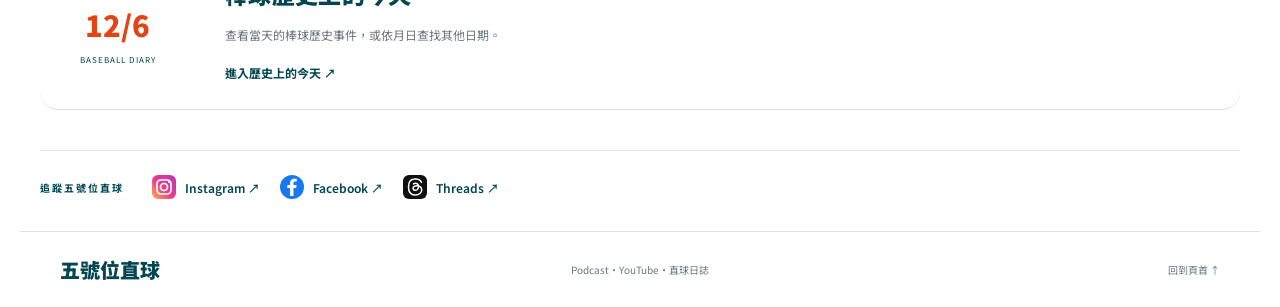
==== commit 18cdfbe8: "Add upper-right appearance selector to both pages" ====
--- a/content.html
+++ b/content.html
@@ -1,7 +1,7 @@
 <!doctype html>
-<html lang="zh-Hant"><head><meta charset="utf-8"><meta name="viewport" content="width=device-width,initial-scale=1"><title>五號位直球｜Podcast・影片・棒球故事</title><meta name="description" content="五號位直球的內容主場。收聽 Podcast、觀看 YouTube，閱讀專欄，翻開棒球歷史上的今天。"><link rel="stylesheet" href="style.css?v=date-and-social"><link rel="stylesheet" href="content.css?v=red-slider"></head><body class="content-home">
+<html lang="zh-Hant"><head><meta charset="utf-8"><meta name="viewport" content="width=device-width,initial-scale=1"><script src="theme.js?v=1"></script><title>五號位直球｜Podcast・影片・棒球故事</title><meta name="description" content="五號位直球的內容主場。收聽 Podcast、觀看 YouTube，閱讀專欄，翻開棒球歷史上的今天。"><link rel="stylesheet" href="style.css?v=date-and-social"><link rel="stylesheet" href="content.css?v=red-slider"><link rel="stylesheet" href="theme.css?v=1"></head><body class="content-home">
 <a class="skip-link" href="#main">跳到主要內容</a>
-<header><a class="brand" href="content.html"><img class="brand-logo" src="https://i.scdn.co/image/ab6765630000ba8ab9c2b1d7665f5f3e3d04beb9" alt="五號位直球 Logo" width="44" height="44">五號位直球<span class="brand-en">MIDDLE5 SPORTS</span></a><div class="header-navigation"><nav class="page-switcher" aria-label="網站頁面"><a href="content.html" class="current" aria-current="page">主頁</a><a href="index.html">歷史上的今天</a></nav><nav class="section-navigation" aria-label="內容導覽"><a href="#home" class="active">內容主頁</a><a href="#podcast">Podcast</a><a href="#video">YouTube</a><a href="#articles">專欄</a></nav></div></header>
+<header><a class="brand" href="content.html"><img class="brand-logo" src="https://i.scdn.co/image/ab6765630000ba8ab9c2b1d7665f5f3e3d04beb9" alt="五號位直球 Logo" width="44" height="44">五號位直球<span class="brand-en">MIDDLE5 SPORTS</span></a><div class="header-navigation"><nav class="page-switcher" aria-label="網站頁面"><a href="content.html" class="current" aria-current="page">主頁</a><a href="index.html">歷史上的今天</a></nav><nav class="section-navigation" aria-label="內容導覽"><a href="#home" class="active">內容主頁</a><a href="#podcast">Podcast</a><a href="#video">YouTube</a><a href="#articles">專欄</a></nav></div><div class="appearance-control"><svg viewBox="0 0 24 24" fill="none" stroke="currentColor" stroke-width="1.7" aria-hidden="true"><circle cx="12" cy="12" r="8"/><path d="M12 4a8 8 0 0 1 0 16Z" fill="currentColor" stroke="none"/></svg><label class="sr-only" for="appearance-mode">外觀模式</label><select id="appearance-mode" data-appearance-select aria-label="外觀模式"><option value="light">淺色模式</option><option value="dark">深色模式</option><option value="auto" selected>自動（隨系統調整）</option></select></div></header>
 <main id="main"><div id="home"><section class="content-hero"><div class="masthead-body"><div class="content-hero-copy"><h1>五號位直球，<br>聊我們看到的棒球。</h1><p>從中職、MLB 到日韓職棒、國際賽，聊到世界各地的棒球。用最輕鬆的聊球氛圍，聊比賽、聊球員，也聊那些我們真正有話想說的事。</p><p>不一定每次意見都一樣，但這才是最好玩的地方！！</p><a class="hero-play" href="#podcast"><span class="play-circle" aria-hidden="true">▶</span> 收聽五號位直球 <span aria-hidden="true">↗</span></a></div><img class="masthead-art" src="https://i.scdn.co/image/ab6765630000ba8ab9c2b1d7665f5f3e3d04beb9" alt="五號位直球節目封面" width="360" height="360" fetchpriority="high"></div></section><section class="platform-bar" aria-label="收聽與觀看平台"><span class="eyebrow">收聽與觀看平台</span><div><a class="" href="https://open.spotify.com/show/1BonstRNaBCwLeWbzio7io" target="_blank" rel="noopener noreferrer">Spotify <span aria-hidden="true">↗</span></a><a class="" href="https://podcasts.apple.com/tw/podcast/五號位直球/id1829772477" target="_blank" rel="noopener noreferrer">Apple Podcasts <span aria-hidden="true">↗</span></a><a class="" href="https://www.youtube.com/channel/UCabtmVEiqsBMk3Wd80CwaGg" target="_blank" rel="noopener noreferrer">YouTube <span aria-hidden="true">↗</span></a></div></section>
 </div><section id="podcast" class="hub-section podcast-section"><div class="section-heading"><div><h2>Podcast</h2></div><a class="secondary-link" href="https://open.spotify.com/show/1BonstRNaBCwLeWbzio7io" target="_blank" rel="noopener noreferrer">在 Spotify 查看所有單集 <span aria-hidden="true">↗</span></a></div><div class="podcast-layout"><div class="podcast-note"><h3>選擇收聽平台</h3><p>使用播放器收聽，或選擇你常用的平台。</p><div class="small-links"><a class="" href="https://podcasts.apple.com/tw/podcast/五號位直球/id1829772477" target="_blank" rel="noopener noreferrer"><svg viewBox="0 0 24 24" aria-hidden="true"><rect width="24" height="24" rx="6" fill="#9234d1"/><g fill="none" stroke="white" stroke-width="1.4"><circle cx="12" cy="10" r="2"/><path d="M8 17a7 7 0 1 1 8 0M9 14a4 4 0 1 1 6 0"/></g><path d="M10 14q2-2 4 0l-1 7h-2Z" fill="white"/></svg>在 Apple Podcasts 收聽 <span aria-hidden="true">↗</span></a><a class="" href="https://open.spotify.com/show/1BonstRNaBCwLeWbzio7io" target="_blank" rel="noopener noreferrer"><svg viewBox="0 0 24 24" aria-hidden="true"><circle cx="12" cy="12" r="12" fill="#1DB954"/><g fill="none" stroke="white" stroke-width="1.6" stroke-linecap="round"><path d="M5 8c5-1.5 10-1 14 1M6 12c4-1.2 8-.7 12 1M7 16c3-1 6-.5 9 .8"/></g></svg>在 Spotify 開啟 <span aria-hidden="true">↗</span></a></div></div><div class="player-wrap"><iframe title="五號位直球 Spotify Podcast 播放器" src="https://open.spotify.com/embed/show/1BonstRNaBCwLeWbzio7io?utm_source=generator&theme=0" width="100%" height="352" loading="lazy" allow="autoplay; clipboard-write; encrypted-media; fullscreen; picture-in-picture" allowfullscreen></iframe><p>播放器未載入？<a class="" href="https://open.spotify.com/show/1BonstRNaBCwLeWbzio7io" target="_blank" rel="noopener noreferrer">直接前往 Spotify 收聽 <span aria-hidden="true">↗</span></a></p></div></div></section>
 <div class="watch-read-grid"><section id="video" class="video-section"><div class="video-mark" aria-hidden="true"><svg viewBox="0 0 100 70"><rect width="100" height="70" rx="18" fill="currentColor"/><path d="M41 20 67 35 41 50Z" fill="#034652"/></svg></div><div class="video-copy"><h2>YouTube</h2><p>觀看五號位直球的影片與節目。</p><a class="primary video-cta" href="https://www.youtube.com/channel/UCabtmVEiqsBMk3Wd80CwaGg" target="_blank" rel="noopener noreferrer">前往 YouTube 頻道 <span aria-hidden="true">↗</span></a></div></section>
--- a/theme.css
+++ b/theme.css
@@ -0,0 +1,32 @@
+
+/* Appearance is resolved before the page paints by theme.js. */
+:root{color-scheme:light;--surface:#ffffff;--text-on-brand:#ffffff}
+.appearance-control{display:flex;align-items:center;gap:7px;margin-left:auto;align-self:flex-start;flex-shrink:0}
+.appearance-control>svg{width:18px;height:18px;flex-shrink:0}
+.appearance-control select{border:1px solid var(--line);background:var(--paper);color:var(--ink);font-family:inherit;font-size:11px;line-height:1.5;padding:9px 7px;border-radius:10px;max-width:185px;min-height:38px}
+html[data-theme="dark"]{--paper:#10171e;--surface:#18232d;--ink:#edf4f7;--muted:#abb9c2;--line:#34434f;--red:#ff7859;--green:#034652;color-scheme:dark}
+html[data-theme="dark"] body{background:var(--paper);color:var(--ink)}
+html[data-theme="dark"] .hero-copy>p{color:var(--muted)}
+html[data-theme="dark"] .empty,html[data-theme="dark"] .calendar-box,html[data-theme="dark"] .contribution-form,html[data-theme="dark"] .channel-link,html[data-theme="dark"] .author-section,html[data-theme="dark"] .diary-date{background:var(--surface)}
+html[data-theme="dark"] .contribution-form textarea,html[data-theme="dark"] .search input,html[data-theme="dark"] select{color:var(--ink)}
+html[data-theme="dark"] input::placeholder,html[data-theme="dark"] textarea::placeholder{color:#97a8b3;opacity:1}
+html[data-theme="dark"] .day{border-top-color:var(--line)}
+html[data-theme="dark"] .day:not(:disabled):hover{background:#263642}
+html[data-theme="dark"] .day.selected,html[data-theme="dark"] .day.selected:hover{background:#0a6073;color:#ffffff}
+html[data-theme="dark"] .primary,html[data-theme="dark"] .contribution-prompt .contribution-open{background:#034652;border-color:#387589;color:#ffffff}
+html[data-theme="dark"] .primary:hover,html[data-theme="dark"] .contribution-prompt .contribution-open:hover{background:#0a6073}
+html[data-theme="dark"] .content-hero,html[data-theme="dark"] .video-section,html[data-theme="dark"] .scorecard{background:#04323e;color:#ffffff}
+html[data-theme="dark"] .content-hero h1,html[data-theme="dark"] .video-copy h2{color:#ffffff}
+html[data-theme="dark"] .video-cta{background:#d53c17;color:#ffffff}
+html[data-theme="dark"] .video-cta:hover{background:#b93112}
+html[data-theme="dark"] .video-mark{color:#ff7859}
+html[data-theme="dark"] .hero-play{color:#ffffff}
+html[data-theme="dark"] .play-circle{background:#d53c17;color:#ffffff}
+html[data-theme="dark"] header .header-navigation .page-switcher{background:var(--surface);border-color:#ff7859}
+html[data-theme="dark"] header .page-switcher:before{background:#d53c17}
+html[data-theme="dark"] header .header-navigation .page-switcher a{color:#ff9b83}
+html[data-theme="dark"] header .header-navigation .page-switcher a.current{color:#ffffff}
+html[data-theme="dark"] dialog{background:var(--surface)}
+html[data-theme="dark"] dialog::backdrop{background:#000000b8}
+@media(max-width:1000px){header:has(.appearance-control){flex-wrap:wrap;gap:20px}.appearance-control{order:2}.header-navigation{order:3;width:100%}.content-home .header-navigation nav{order:initial}}
+@media(max-width:650px){.appearance-control{gap:4px}.appearance-control select{font-size:10px;max-width:155px;padding:8px 5px}.appearance-control>svg{width:16px;height:16px}header:has(.appearance-control)>.brand{font-size:20px}header:has(.appearance-control)>.brand .brand-en{display:none}header:has(.appearance-control){gap:16px 8px}}
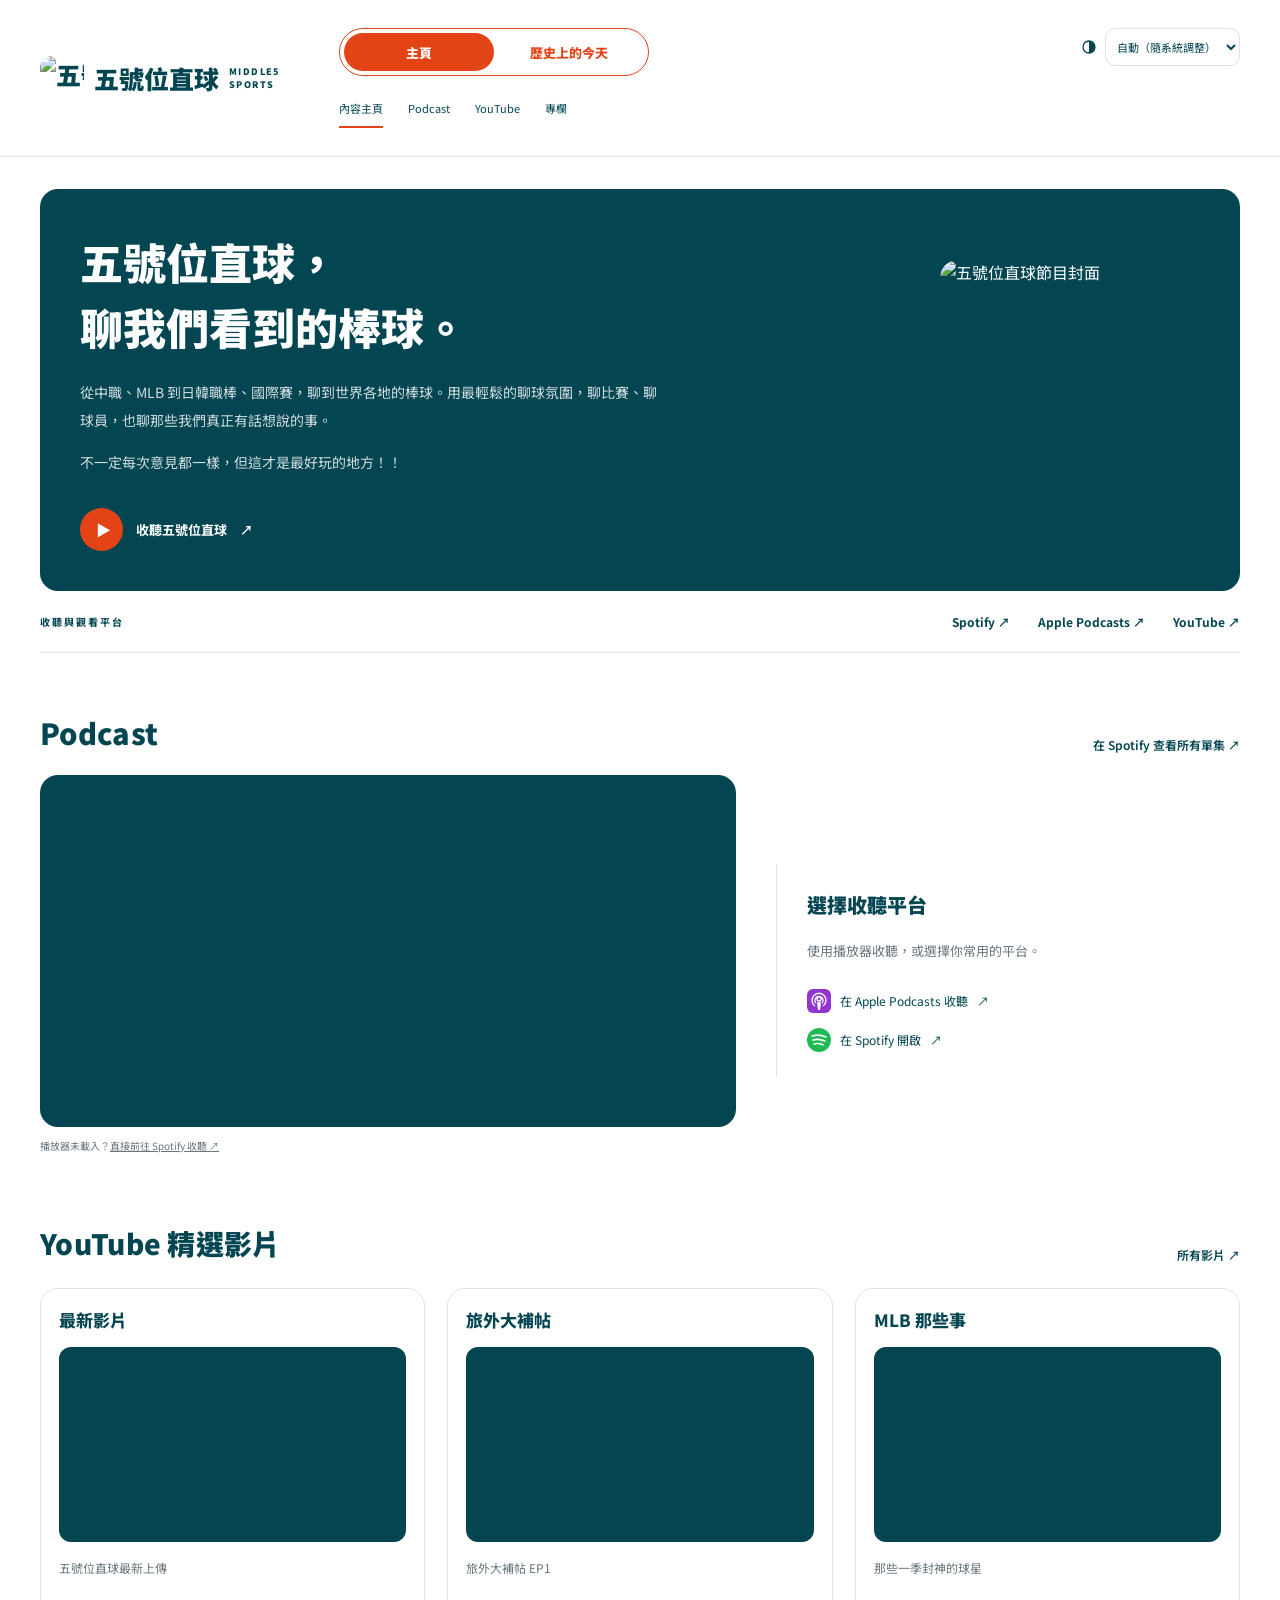
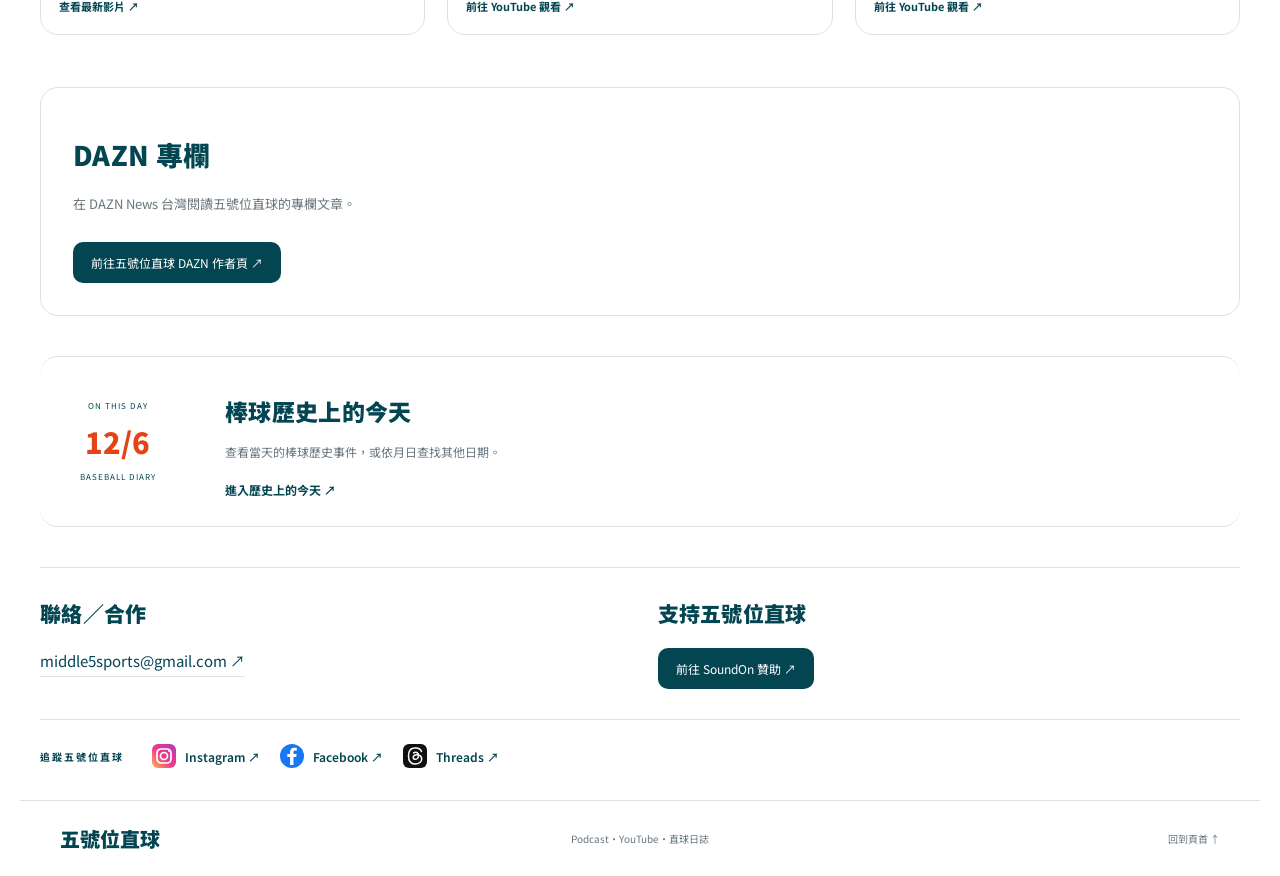
==== commit a7331198: "Add three featured video slots, collaboration email and SoundOn support link" ====
--- a/content.html
+++ b/content.html
@@ -1,9 +1,8 @@
 <!doctype html>
-<html lang="zh-Hant"><head><meta charset="utf-8"><meta name="viewport" content="width=device-width,initial-scale=1"><script src="theme.js?v=1"></script><title>五號位直球｜Podcast・影片・棒球故事</title><meta name="description" content="五號位直球的內容主場。收聽 Podcast、觀看 YouTube，閱讀專欄，翻開棒球歷史上的今天。"><link rel="stylesheet" href="style.css?v=date-and-social"><link rel="stylesheet" href="content.css?v=red-slider"><link rel="stylesheet" href="theme.css?v=1"></head><body class="content-home">
+<html lang="zh-Hant"><head><meta charset="utf-8"><meta name="viewport" content="width=device-width,initial-scale=1"><script src="theme.js?v=cross-page"></script><title>五號位直球｜Podcast・影片・棒球故事</title><meta name="description" content="五號位直球的內容主場。收聽 Podcast、觀看 YouTube，閱讀專欄，翻開棒球歷史上的今天。"><link rel="stylesheet" href="style.css?v=date-and-social"><link rel="stylesheet" href="content.css?v=featured-videos"><link rel="stylesheet" href="theme.css?v=cross-page"></head><body class="content-home">
 <a class="skip-link" href="#main">跳到主要內容</a>
 <header><a class="brand" href="content.html"><img class="brand-logo" src="https://i.scdn.co/image/ab6765630000ba8ab9c2b1d7665f5f3e3d04beb9" alt="五號位直球 Logo" width="44" height="44">五號位直球<span class="brand-en">MIDDLE5 SPORTS</span></a><div class="header-navigation"><nav class="page-switcher" aria-label="網站頁面"><a href="content.html" class="current" aria-current="page">主頁</a><a href="index.html">歷史上的今天</a></nav><nav class="section-navigation" aria-label="內容導覽"><a href="#home" class="active">內容主頁</a><a href="#podcast">Podcast</a><a href="#video">YouTube</a><a href="#articles">專欄</a></nav></div><div class="appearance-control"><svg viewBox="0 0 24 24" fill="none" stroke="currentColor" stroke-width="1.7" aria-hidden="true"><circle cx="12" cy="12" r="8"/><path d="M12 4a8 8 0 0 1 0 16Z" fill="currentColor" stroke="none"/></svg><label class="sr-only" for="appearance-mode">外觀模式</label><select id="appearance-mode" data-appearance-select aria-label="外觀模式"><option value="light">淺色模式</option><option value="dark">深色模式</option><option value="auto" selected>自動（隨系統調整）</option></select></div></header>
 <main id="main"><div id="home"><section class="content-hero"><div class="masthead-body"><div class="content-hero-copy"><h1>五號位直球，<br>聊我們看到的棒球。</h1><p>從中職、MLB 到日韓職棒、國際賽，聊到世界各地的棒球。用最輕鬆的聊球氛圍，聊比賽、聊球員，也聊那些我們真正有話想說的事。</p><p>不一定每次意見都一樣，但這才是最好玩的地方！！</p><a class="hero-play" href="#podcast"><span class="play-circle" aria-hidden="true">▶</span> 收聽五號位直球 <span aria-hidden="true">↗</span></a></div><img class="masthead-art" src="https://i.scdn.co/image/ab6765630000ba8ab9c2b1d7665f5f3e3d04beb9" alt="五號位直球節目封面" width="360" height="360" fetchpriority="high"></div></section><section class="platform-bar" aria-label="收聽與觀看平台"><span class="eyebrow">收聽與觀看平台</span><div><a class="" href="https://open.spotify.com/show/1BonstRNaBCwLeWbzio7io" target="_blank" rel="noopener noreferrer">Spotify <span aria-hidden="true">↗</span></a><a class="" href="https://podcasts.apple.com/tw/podcast/五號位直球/id1829772477" target="_blank" rel="noopener noreferrer">Apple Podcasts <span aria-hidden="true">↗</span></a><a class="" href="https://www.youtube.com/channel/UCabtmVEiqsBMk3Wd80CwaGg" target="_blank" rel="noopener noreferrer">YouTube <span aria-hidden="true">↗</span></a></div></section>
 </div><section id="podcast" class="hub-section podcast-section"><div class="section-heading"><div><h2>Podcast</h2></div><a class="secondary-link" href="https://open.spotify.com/show/1BonstRNaBCwLeWbzio7io" target="_blank" rel="noopener noreferrer">在 Spotify 查看所有單集 <span aria-hidden="true">↗</span></a></div><div class="podcast-layout"><div class="podcast-note"><h3>選擇收聽平台</h3><p>使用播放器收聽，或選擇你常用的平台。</p><div class="small-links"><a class="" href="https://podcasts.apple.com/tw/podcast/五號位直球/id1829772477" target="_blank" rel="noopener noreferrer"><svg viewBox="0 0 24 24" aria-hidden="true"><rect width="24" height="24" rx="6" fill="#9234d1"/><g fill="none" stroke="white" stroke-width="1.4"><circle cx="12" cy="10" r="2"/><path d="M8 17a7 7 0 1 1 8 0M9 14a4 4 0 1 1 6 0"/></g><path d="M10 14q2-2 4 0l-1 7h-2Z" fill="white"/></svg>在 Apple Podcasts 收聽 <span aria-hidden="true">↗</span></a><a class="" href="https://open.spotify.com/show/1BonstRNaBCwLeWbzio7io" target="_blank" rel="noopener noreferrer"><svg viewBox="0 0 24 24" aria-hidden="true"><circle cx="12" cy="12" r="12" fill="#1DB954"/><g fill="none" stroke="white" stroke-width="1.6" stroke-linecap="round"><path d="M5 8c5-1.5 10-1 14 1M6 12c4-1.2 8-.7 12 1M7 16c3-1 6-.5 9 .8"/></g></svg>在 Spotify 開啟 <span aria-hidden="true">↗</span></a></div></div><div class="player-wrap"><iframe title="五號位直球 Spotify Podcast 播放器" src="https://open.spotify.com/embed/show/1BonstRNaBCwLeWbzio7io?utm_source=generator&theme=0" width="100%" height="352" loading="lazy" allow="autoplay; clipboard-write; encrypted-media; fullscreen; picture-in-picture" allowfullscreen></iframe><p>播放器未載入？<a class="" href="https://open.spotify.com/show/1BonstRNaBCwLeWbzio7io" target="_blank" rel="noopener noreferrer">直接前往 Spotify 收聽 <span aria-hidden="true">↗</span></a></p></div></div></section>
-<div class="watch-read-grid"><section id="video" class="video-section"><div class="video-mark" aria-hidden="true"><svg viewBox="0 0 100 70"><rect width="100" height="70" rx="18" fill="currentColor"/><path d="M41 20 67 35 41 50Z" fill="#034652"/></svg></div><div class="video-copy"><h2>YouTube</h2><p>觀看五號位直球的影片與節目。</p><a class="primary video-cta" href="https://www.youtube.com/channel/UCabtmVEiqsBMk3Wd80CwaGg" target="_blank" rel="noopener noreferrer">前往 YouTube 頻道 <span aria-hidden="true">↗</span></a></div></section>
-<section id="articles" class="hub-section author-section"><h2>DAZN 專欄</h2><p>在 DAZN News 台灣閱讀五號位直球的專欄文章。</p><a class="primary" href="https://www.dazn.com/zh-TW/news/%E4%BD%9C%E8%80%85/%E4%BA%94%E8%99%9F%E4%BD%8D%E7%9B%B4%E7%90%83/10703" target="_blank" rel="noopener noreferrer">前往五號位直球 DAZN 作者頁 ↗</a></section></div><a class="diary-feature" href="index.html"><div class="diary-date" aria-hidden="true"><span>ON THIS DAY</span><strong id="hub-date">⚾</strong><small>BASEBALL DIARY</small></div><div><h2>棒球歷史上的今天</h2><p>查看當天的棒球歷史事件，或依月日查找其他日期。</p><span class="diary-feature-link">進入歷史上的今天 ↗</span></div></a>
-<section class="social-bar" aria-label="追蹤五號位直球"><span class="eyebrow">追蹤五號位直球</span><div><a class="social-link" href="https://www.instagram.com/middle5sports/" target="_blank" rel="noopener noreferrer"><svg viewBox="0 0 24 24" aria-hidden="true"><defs><linearGradient id="instagram-pink" x1="0" y1="1" x2="1" y2="0"><stop stop-color="#ffb34d"/><stop offset=".45" stop-color="#ed3d89"/><stop offset="1" stop-color="#b237bc"/></linearGradient></defs><rect width="24" height="24" rx="6" fill="url(#instagram-pink)"/><g fill="none" stroke="white" stroke-width="1.7"><rect x="5" y="5" width="14" height="14" rx="4"/><circle cx="12" cy="12" r="3.5"/></g><circle cx="17" cy="7" r="1" fill="white"/></svg>Instagram ↗</a><a class="social-link" href="https://www.facebook.com/profile.php?id=61580071456411" target="_blank" rel="noopener noreferrer"><svg viewBox="0 0 24 24" aria-hidden="true"><circle cx="12" cy="12" r="12" fill="#1877F2"/><path fill="white" d="M13.5 21v-8h2.7l.4-3h-3.1V8.1c0-.9.3-1.5 1.6-1.5h1.7V3.9c-.3 0-1.3-.1-2.5-.1-2.5 0-4.2 1.5-4.2 4.3V10H7.3v3h2.8v8Z"/></svg>Facebook ↗</a><a class="social-link" href="https://www.threads.net/@middle5sports" target="_blank" rel="noopener noreferrer"><svg viewBox="0 0 24 24" aria-hidden="true"><rect width="24" height="24" rx="6" fill="#101010"/><g fill="none" stroke="white" stroke-width="1.5" stroke-linecap="round" stroke-linejoin="round"><path d="M18.5 7.5C17.3 4.5 13.8 3.6 11 4.1 6.7 4.6 5.5 8 5.5 12c0 4.7 1.8 7.9 6.5 8 4.3.1 6.7-2.4 6.7-5.1 0-3.6-4.2-5.1-7.1-3.7-2.5 1.2-1.6 4.1.8 4.1 2.1 0 3.2-1.7 3.1-4.3-.1-2.6-2.9-3.5-4.9-2.1"/></g></svg>Threads ↗</a></div></section></main><footer><a class="brand" href="content.html">五號位直球</a><p>Podcast・YouTube・直球日誌</p><a href="#main">回到頁首 ↑</a></footer><script src="content.js?v=date-and-social"></script><script src="page-switcher.js?v=1"></script></body></html>+<section id="video" class="featured-videos"><div class="section-heading"><h2>YouTube 精選影片</h2><a class="secondary-link" href="https://www.youtube.com/channel/UCabtmVEiqsBMk3Wd80CwaGg" target="_blank" rel="noopener noreferrer">所有影片 ↗</a></div><div class="featured-video-grid"><article class="featured-video"><h3>最新影片</h3><div class="video-frame"><iframe src="https://www.youtube.com/embed/videoseries?list=UUabtmVEiqsBMk3Wd80CwaGg" title="五號位直球最新上傳" loading="lazy" referrerpolicy="strict-origin-when-cross-origin" allow="accelerometer; autoplay; clipboard-write; encrypted-media; gyroscope; picture-in-picture; web-share" allowfullscreen></iframe></div><p>五號位直球最新上傳</p><a href="https://www.youtube.com/channel/UCabtmVEiqsBMk3Wd80CwaGg/videos" target="_blank" rel="noopener noreferrer">查看最新影片 ↗</a></article><article class="featured-video"><h3>旅外大補帖</h3><div class="video-frame"><iframe src="https://www.youtube.com/embed/fPWt6FjHASU" title="旅外大補帖 EP1" loading="lazy" referrerpolicy="strict-origin-when-cross-origin" allow="accelerometer; autoplay; clipboard-write; encrypted-media; gyroscope; picture-in-picture; web-share" allowfullscreen></iframe></div><p>旅外大補帖 EP1</p><a href="https://youtu.be/fPWt6FjHASU" target="_blank" rel="noopener noreferrer">前往 YouTube 觀看 ↗</a></article><article class="featured-video"><h3>MLB 那些事</h3><div class="video-frame"><iframe src="https://www.youtube.com/embed/rrOPHYGtmAE" title="那些一季封神的球星" loading="lazy" referrerpolicy="strict-origin-when-cross-origin" allow="accelerometer; autoplay; clipboard-write; encrypted-media; gyroscope; picture-in-picture; web-share" allowfullscreen></iframe></div><p>那些一季封神的球星</p><a href="https://youtu.be/rrOPHYGtmAE" target="_blank" rel="noopener noreferrer">前往 YouTube 觀看 ↗</a></article></div></section><div class="watch-read-grid"><section id="articles" class="hub-section author-section"><h2>DAZN 專欄</h2><p>在 DAZN News 台灣閱讀五號位直球的專欄文章。</p><a class="primary" href="https://www.dazn.com/zh-TW/news/%E4%BD%9C%E8%80%85/%E4%BA%94%E8%99%9F%E4%BD%8D%E7%9B%B4%E7%90%83/10703" target="_blank" rel="noopener noreferrer">前往五號位直球 DAZN 作者頁 ↗</a></section></div><a class="diary-feature" href="index.html"><div class="diary-date" aria-hidden="true"><span>ON THIS DAY</span><strong id="hub-date">⚾</strong><small>BASEBALL DIARY</small></div><div><h2>棒球歷史上的今天</h2><p>查看當天的棒球歷史事件，或依月日查找其他日期。</p><span class="diary-feature-link">進入歷史上的今天 ↗</span></div></a>
+<section class="contact-support" aria-label="聯絡與贊助"><div class="contact-item"><h2>聯絡／合作</h2><a class="contact-email" href="mailto:middle5sports@gmail.com">middle5sports@gmail.com ↗</a></div><div class="support-item"><h2>支持五號位直球</h2><a class="primary" href="https://pay.soundon.fm/podcasts/1f17b875-514e-4016-9de3-2e4242b26ed8" target="_blank" rel="noopener noreferrer">前往 SoundOn 贊助 ↗</a></div></section><section class="social-bar" aria-label="追蹤五號位直球"><span class="eyebrow">追蹤五號位直球</span><div><a class="social-link" href="https://www.instagram.com/middle5sports/" target="_blank" rel="noopener noreferrer"><svg viewBox="0 0 24 24" aria-hidden="true"><defs><linearGradient id="instagram-pink" x1="0" y1="1" x2="1" y2="0"><stop stop-color="#ffb34d"/><stop offset=".45" stop-color="#ed3d89"/><stop offset="1" stop-color="#b237bc"/></linearGradient></defs><rect width="24" height="24" rx="6" fill="url(#instagram-pink)"/><g fill="none" stroke="white" stroke-width="1.7"><rect x="5" y="5" width="14" height="14" rx="4"/><circle cx="12" cy="12" r="3.5"/></g><circle cx="17" cy="7" r="1" fill="white"/></svg>Instagram ↗</a><a class="social-link" href="https://www.facebook.com/profile.php?id=61580071456411" target="_blank" rel="noopener noreferrer"><svg viewBox="0 0 24 24" aria-hidden="true"><circle cx="12" cy="12" r="12" fill="#1877F2"/><path fill="white" d="M13.5 21v-8h2.7l.4-3h-3.1V8.1c0-.9.3-1.5 1.6-1.5h1.7V3.9c-.3 0-1.3-.1-2.5-.1-2.5 0-4.2 1.5-4.2 4.3V10H7.3v3h2.8v8Z"/></svg>Facebook ↗</a><a class="social-link" href="https://www.threads.net/@middle5sports" target="_blank" rel="noopener noreferrer"><svg viewBox="0 0 24 24" aria-hidden="true"><rect width="24" height="24" rx="6" fill="#101010"/><g fill="none" stroke="white" stroke-width="1.5" stroke-linecap="round" stroke-linejoin="round"><path d="M18.5 7.5C17.3 4.5 13.8 3.6 11 4.1 6.7 4.6 5.5 8 5.5 12c0 4.7 1.8 7.9 6.5 8 4.3.1 6.7-2.4 6.7-5.1 0-3.6-4.2-5.1-7.1-3.7-2.5 1.2-1.6 4.1.8 4.1 2.1 0 3.2-1.7 3.1-4.3-.1-2.6-2.9-3.5-4.9-2.1"/></g></svg>Threads ↗</a></div></section></main><footer><a class="brand" href="content.html">五號位直球</a><p>Podcast・YouTube・直球日誌</p><a href="#main">回到頁首 ↑</a></footer><script src="content.js?v=date-and-social"></script><script src="page-switcher.js?v=1"></script></body></html>
--- a/style.css
+++ b/style.css
@@ -105,9 +105,54 @@
 .date-big{gap:0;align-items:center;justify-content:center}
 .date-big>span{writing-mode:horizontal-tb;font-size:96px;line-height:1;font-weight:900;letter-spacing:-3px}
 .date-big strong{font-size:96px;line-height:1;letter-spacing:-3px}
-.scorecard .field{height:155px;bottom:-24px;stroke:#ffffff3b;pointer-events:none}
+.scorecard .field{height:210px;bottom:-23px;left:0;width:100%;fill:none;stroke:#ffffff3b;stroke-width:1;pointer-events:none}
 .social-bar{padding:24px 0 32px;border-top:1px solid var(--line);display:flex;align-items:center;justify-content:flex-start;gap:28px}
 .social-bar>.eyebrow{flex-shrink:0}.social-bar>div{display:flex;flex-wrap:wrap;gap:20px}
 .social-link{display:inline-flex;align-items:center;gap:9px;font-size:12px;font-weight:600}
 .social-link svg{width:24px;height:24px;flex-shrink:0}.social-link:hover{color:var(--red)}
 @media(max-width:650px){.date-big>span,.date-big strong{font-size:80px}.contribution-prompt{align-items:flex-start;flex-direction:column;gap:12px}.social-bar{flex-wrap:wrap;gap:14px 20px}.social-bar>div{gap:16px}.social-link{font-size:11px}}
+
+/* Restore the original scorecard and field proportions. */
+.scorecard{min-height:430px}
+.date-big{height:181px}
+@media(max-width:900px){.scorecard{min-height:400px}}
+@media(max-width:650px){.scorecard{min-height:350px}.date-big{height:145px}.scorecard .field{height:170px}}
+
+/* Frosted archive cards */
+#story-grid{position:relative;isolation:isolate;gap:28px;padding:20px 12px 24px;background:radial-gradient(ellipse at 12% 24%,rgba(3,70,82,.09),transparent 42%),radial-gradient(ellipse at 88% 75%,rgba(227,67,21,.065),transparent 40%);border-radius:24px}
+#story-grid .story{position:relative;padding:24px;min-height:245px;border:1px solid rgba(3,70,82,.12);border-radius:20px;background:rgba(255,255,255,.66);box-shadow:0 9px 28px rgba(3,35,48,.06),inset 0 1px 0 rgba(255,255,255,.95);backdrop-filter:blur(18px) saturate(130%);-webkit-backdrop-filter:blur(18px) saturate(130%);transform:rotate(-1.2deg);transition:transform .22s ease,box-shadow .22s ease,border-color .22s ease}
+#story-grid .story:nth-child(2n){transform:rotate(1.2deg)}
+#story-grid .story:nth-child(3n){transform:rotate(-.6deg)}
+#story-grid .story:hover,#story-grid .story:focus-visible{z-index:1;transform:rotate(0deg) translateY(-5px);box-shadow:0 16px 34px rgba(3,35,48,.12),inset 0 1px 0 rgba(255,255,255,.95);border-color:rgba(227,67,21,.35)}
+#story-grid .story:focus-visible{outline:2px solid var(--red);outline-offset:4px}
+#story-grid .story h3{margin:19px 0 25px}
+html[data-theme="dark"] #story-grid{background:radial-gradient(ellipse at 12% 24%,rgba(61,157,184,.17),transparent 42%),radial-gradient(ellipse at 88% 75%,rgba(227,67,21,.13),transparent 40%)}
+html[data-theme="dark"] #story-grid .story{background:rgba(24,35,45,.64);border-color:rgba(192,220,235,.17);box-shadow:0 9px 28px rgba(0,0,0,.2),inset 0 1px 0 rgba(255,255,255,.09)}
+html[data-theme="dark"] #story-grid .story:hover,html[data-theme="dark"] #story-grid .story:focus-visible{border-color:rgba(255,120,89,.5);box-shadow:0 16px 34px rgba(0,0,0,.28)}
+@supports not ((backdrop-filter:blur(1px)) or (-webkit-backdrop-filter:blur(1px))){#story-grid .story{background:rgba(255,255,255,.94)}html[data-theme="dark"] #story-grid .story{background:rgba(24,35,45,.96)}}
+@media(max-width:650px){#story-grid{gap:20px 15px;padding:14px 5px 20px}#story-grid .story{padding:18px 15px;min-height:250px;transform:rotate(-.5deg);border-radius:16px}#story-grid .story:nth-child(2n){transform:rotate(.5deg)}#story-grid .story:nth-child(3n){transform:rotate(-.3deg)}#story-grid .story:hover,#story-grid .story:focus-visible{transform:rotate(0deg) translateY(-2px)}}
+@media(max-width:380px){#story-grid{grid-template-columns:1fr}#story-grid .story{min-height:205px}}
+@media(prefers-reduced-motion:reduce){#story-grid .story{transition:none}#story-grid .story,#story-grid .story:nth-child(n),#story-grid .story:hover,#story-grid .story:focus-visible{transform:none}}
+
+/* Archive cards stay straight until interaction. */
+#story-grid .story,#story-grid .story:nth-child(n){transform:none}
+#story-grid .story:hover,#story-grid .story:focus-visible{transform:translateY(-4px) rotate(-1deg);border-color:rgba(227,67,21,.25);box-shadow:0 12px 30px rgba(227,67,21,.10),0 0 24px rgba(227,67,21,.09),inset 0 1px 0 rgba(255,255,255,.95)}
+#story-grid .story:nth-child(2n):hover,#story-grid .story:nth-child(2n):focus-visible{transform:translateY(-4px) rotate(1deg)}
+html[data-theme="dark"] #story-grid .story:hover,html[data-theme="dark"] #story-grid .story:focus-visible{box-shadow:0 12px 30px rgba(227,67,21,.13),0 0 26px rgba(255,91,57,.10),inset 0 1px 0 rgba(255,255,255,.09)}
+@media(hover:none){#story-grid .story:hover,#story-grid .story:nth-child(n):hover{transform:none}}
+@media(prefers-reduced-motion:reduce){#story-grid .story:hover,#story-grid .story:nth-child(n):hover,#story-grid .story:focus-visible,#story-grid .story:nth-child(n):focus-visible{transform:none}}
+
+/* Reference-based ballpark outline, without plate or pitching mound. */
+.scorecard .field{width:100%;height:225px;left:0;bottom:-21px;stroke:#ffffff48;stroke-width:1.5}
+@media(max-width:650px){.scorecard .field{height:185px;bottom:-19px;stroke-width:1.5}}
+
+/* Enlarge the field and keep its home corner inside the card. */
+.scorecard{min-height:470px}
+.scorecard .field{height:265px;bottom:10px}
+@media(max-width:900px){.scorecard{min-height:450px}}
+@media(max-width:650px){.scorecard{min-height:405px}.scorecard .field{height:225px;bottom:10px}}
+
+/* Leave breathing room between the field and the date divider. */
+.scorecard{min-height:510px}
+@media(max-width:900px){.scorecard{min-height:490px}}
+@media(max-width:650px){.scorecard{min-height:445px}}
--- a/content.css
+++ b/content.css
@@ -58,3 +58,21 @@
 .social-bar>div{gap:20px}
 .diary-date strong{font-family:'Noto Sans TC',sans-serif;font-weight:900;font-variant-numeric:tabular-nums}
 @media(max-width:650px){.social-bar{flex-direction:row;align-items:center;flex-wrap:wrap;gap:14px 20px}.social-bar>div{gap:16px}}
+
+.featured-videos{padding:10px 0 42px}
+.featured-videos h2{font-size:28px;margin:0}
+.featured-video-grid{display:grid;grid-template-columns:repeat(3,minmax(0,1fr));gap:22px}
+.featured-video{min-width:0;padding:18px;border:1px solid var(--line);border-radius:var(--radius-card);background:var(--paper)}
+.featured-video h3{font-size:17px;margin:0 0 15px;font-weight:800}
+.video-frame{position:relative;aspect-ratio:16/9;overflow:hidden;border-radius:12px;background:#034652}
+.video-frame iframe{position:absolute;width:100%;height:100%;inset:0;border:0}
+.featured-video p{font-size:12px;line-height:1.9;color:var(--muted);margin:15px 0 12px}
+.featured-video>a{font-size:11px;font-weight:700}.featured-video>a:hover{color:var(--red)}
+.watch-read-grid{grid-template-columns:1fr}
+.contact-support{display:grid;grid-template-columns:1fr 1fr;gap:35px;padding:30px 0;border-top:1px solid var(--line)}
+.contact-support h2{font-size:21px;margin:0 0 20px}
+.contact-email{font-size:15px;overflow-wrap:anywhere;border-bottom:1px solid var(--line);padding-bottom:5px}
+.contact-email:hover{color:var(--red)}
+.contact-support .primary{color:#ffffff;background:#034652;font-size:12px;padding:12px 18px}
+@media(max-width:900px){.featured-video-grid{gap:14px}.featured-video{padding:13px}}
+@media(max-width:650px){.featured-videos{padding:5px 0 30px}.featured-videos h2{font-size:23px}.featured-video-grid{grid-template-columns:1fr;gap:18px}.featured-video{padding:18px}.contact-support{grid-template-columns:1fr;gap:28px}.contact-support h2{font-size:20px}.contact-email{font-size:14px}}
--- a/theme.css
+++ b/theme.css
@@ -30,3 +30,9 @@
 html[data-theme="dark"] dialog::backdrop{background:#000000b8}
 @media(max-width:1000px){header:has(.appearance-control){flex-wrap:wrap;gap:20px}.appearance-control{order:2}.header-navigation{order:3;width:100%}.content-home .header-navigation nav{order:initial}}
 @media(max-width:650px){.appearance-control{gap:4px}.appearance-control select{font-size:10px;max-width:155px;padding:8px 5px}.appearance-control>svg{width:16px;height:16px}header:has(.appearance-control)>.brand{font-size:20px}header:has(.appearance-control)>.brand .brand-en{display:none}header:has(.appearance-control){gap:16px 8px}}
+
+html[data-theme="dark"] .search,html[data-theme="dark"] .story,html[data-theme="dark"] .month-control button,html[data-theme="dark"] .more{background:var(--surface);color:var(--ink)}
+html[data-theme="dark"] .calendar-box,html[data-theme="dark"] .empty,html[data-theme="dark"] .search,html[data-theme="dark"] .story,html[data-theme="dark"] .month-control button,html[data-theme="dark"] .more{border-color:var(--line)}
+html[data-theme="dark"] .event-row,html[data-theme="dark"] .text-button,html[data-theme="dark"] #close-detail,html[data-theme="dark"] #close-contribution{color:var(--ink)}
+html[data-theme="dark"] #contribution-dialog .contribution-form{background:transparent}
+html[data-theme="dark"] .scorecard .date-big{color:#ffffff}
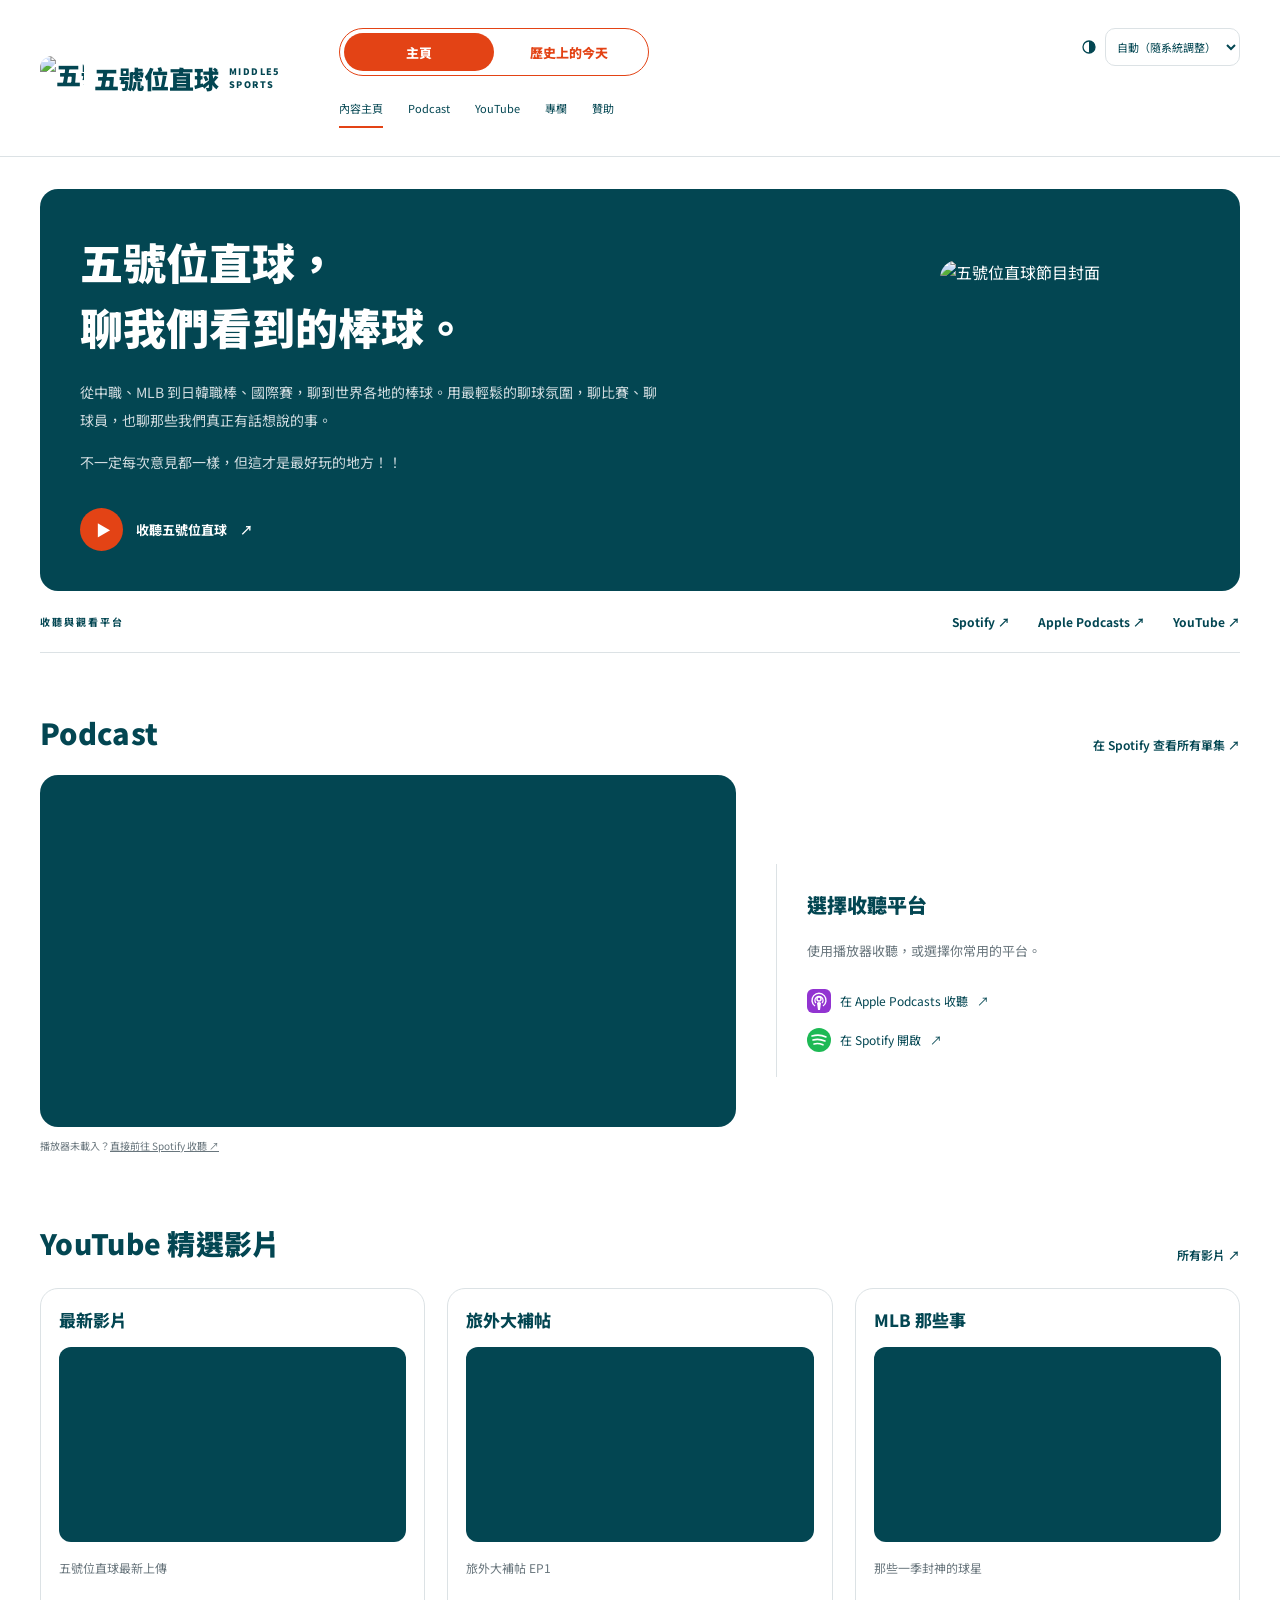
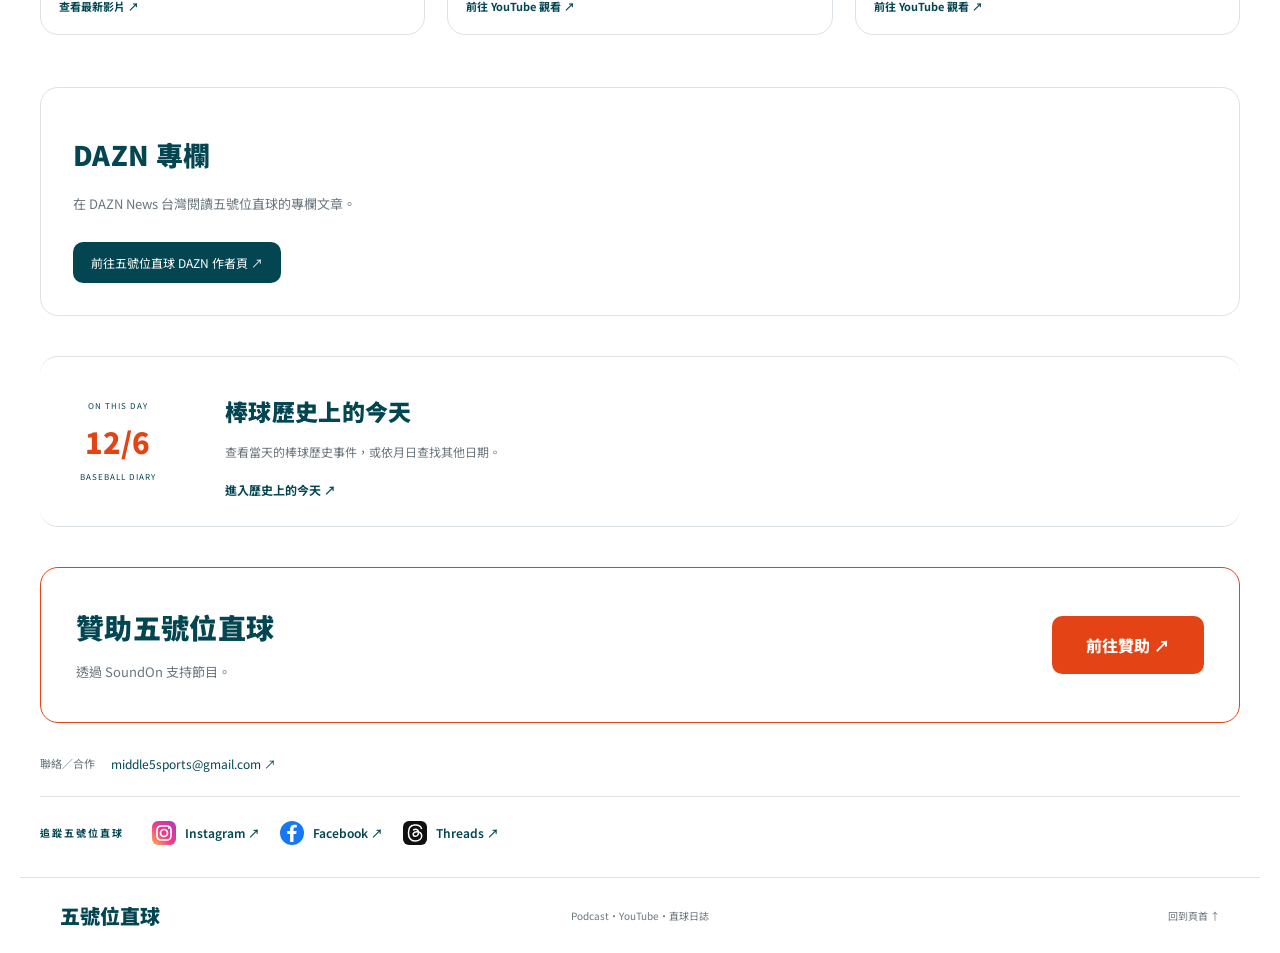
==== commit decad9f1: "Promote sponsorship to a navigable section, compact contact and update overseas playlist link" ====
--- a/content.html
+++ b/content.html
@@ -1,8 +1,8 @@
 <!doctype html>
-<html lang="zh-Hant"><head><meta charset="utf-8"><meta name="viewport" content="width=device-width,initial-scale=1"><script src="theme.js?v=cross-page"></script><title>五號位直球｜Podcast・影片・棒球故事</title><meta name="description" content="五號位直球的內容主場。收聽 Podcast、觀看 YouTube，閱讀專欄，翻開棒球歷史上的今天。"><link rel="stylesheet" href="style.css?v=date-and-social"><link rel="stylesheet" href="content.css?v=featured-videos"><link rel="stylesheet" href="theme.css?v=cross-page"></head><body class="content-home">
+<html lang="zh-Hant"><head><meta charset="utf-8"><meta name="viewport" content="width=device-width,initial-scale=1"><script src="theme.js?v=cross-page"></script><title>五號位直球｜Podcast・影片・棒球故事</title><meta name="description" content="五號位直球的內容主場。收聽 Podcast、觀看 YouTube，閱讀專欄，翻開棒球歷史上的今天。"><link rel="stylesheet" href="style.css?v=date-and-social"><link rel="stylesheet" href="content.css?v=support-section"><link rel="stylesheet" href="theme.css?v=cross-page"></head><body class="content-home">
 <a class="skip-link" href="#main">跳到主要內容</a>
-<header><a class="brand" href="content.html"><img class="brand-logo" src="https://i.scdn.co/image/ab6765630000ba8ab9c2b1d7665f5f3e3d04beb9" alt="五號位直球 Logo" width="44" height="44">五號位直球<span class="brand-en">MIDDLE5 SPORTS</span></a><div class="header-navigation"><nav class="page-switcher" aria-label="網站頁面"><a href="content.html" class="current" aria-current="page">主頁</a><a href="index.html">歷史上的今天</a></nav><nav class="section-navigation" aria-label="內容導覽"><a href="#home" class="active">內容主頁</a><a href="#podcast">Podcast</a><a href="#video">YouTube</a><a href="#articles">專欄</a></nav></div><div class="appearance-control"><svg viewBox="0 0 24 24" fill="none" stroke="currentColor" stroke-width="1.7" aria-hidden="true"><circle cx="12" cy="12" r="8"/><path d="M12 4a8 8 0 0 1 0 16Z" fill="currentColor" stroke="none"/></svg><label class="sr-only" for="appearance-mode">外觀模式</label><select id="appearance-mode" data-appearance-select aria-label="外觀模式"><option value="light">淺色模式</option><option value="dark">深色模式</option><option value="auto" selected>自動（隨系統調整）</option></select></div></header>
+<header><a class="brand" href="content.html"><img class="brand-logo" src="https://i.scdn.co/image/ab6765630000ba8ab9c2b1d7665f5f3e3d04beb9" alt="五號位直球 Logo" width="44" height="44">五號位直球<span class="brand-en">MIDDLE5 SPORTS</span></a><div class="header-navigation"><nav class="page-switcher" aria-label="網站頁面"><a href="content.html" class="current" aria-current="page">主頁</a><a href="index.html">歷史上的今天</a></nav><nav class="section-navigation" aria-label="內容導覽"><a href="#home" class="active">內容主頁</a><a href="#podcast">Podcast</a><a href="#video">YouTube</a><a href="#articles">專欄</a><a href="#support">贊助</a></nav></div><div class="appearance-control"><svg viewBox="0 0 24 24" fill="none" stroke="currentColor" stroke-width="1.7" aria-hidden="true"><circle cx="12" cy="12" r="8"/><path d="M12 4a8 8 0 0 1 0 16Z" fill="currentColor" stroke="none"/></svg><label class="sr-only" for="appearance-mode">外觀模式</label><select id="appearance-mode" data-appearance-select aria-label="外觀模式"><option value="light">淺色模式</option><option value="dark">深色模式</option><option value="auto" selected>自動（隨系統調整）</option></select></div></header>
 <main id="main"><div id="home"><section class="content-hero"><div class="masthead-body"><div class="content-hero-copy"><h1>五號位直球，<br>聊我們看到的棒球。</h1><p>從中職、MLB 到日韓職棒、國際賽，聊到世界各地的棒球。用最輕鬆的聊球氛圍，聊比賽、聊球員，也聊那些我們真正有話想說的事。</p><p>不一定每次意見都一樣，但這才是最好玩的地方！！</p><a class="hero-play" href="#podcast"><span class="play-circle" aria-hidden="true">▶</span> 收聽五號位直球 <span aria-hidden="true">↗</span></a></div><img class="masthead-art" src="https://i.scdn.co/image/ab6765630000ba8ab9c2b1d7665f5f3e3d04beb9" alt="五號位直球節目封面" width="360" height="360" fetchpriority="high"></div></section><section class="platform-bar" aria-label="收聽與觀看平台"><span class="eyebrow">收聽與觀看平台</span><div><a class="" href="https://open.spotify.com/show/1BonstRNaBCwLeWbzio7io" target="_blank" rel="noopener noreferrer">Spotify <span aria-hidden="true">↗</span></a><a class="" href="https://podcasts.apple.com/tw/podcast/五號位直球/id1829772477" target="_blank" rel="noopener noreferrer">Apple Podcasts <span aria-hidden="true">↗</span></a><a class="" href="https://www.youtube.com/channel/UCabtmVEiqsBMk3Wd80CwaGg" target="_blank" rel="noopener noreferrer">YouTube <span aria-hidden="true">↗</span></a></div></section>
 </div><section id="podcast" class="hub-section podcast-section"><div class="section-heading"><div><h2>Podcast</h2></div><a class="secondary-link" href="https://open.spotify.com/show/1BonstRNaBCwLeWbzio7io" target="_blank" rel="noopener noreferrer">在 Spotify 查看所有單集 <span aria-hidden="true">↗</span></a></div><div class="podcast-layout"><div class="podcast-note"><h3>選擇收聽平台</h3><p>使用播放器收聽，或選擇你常用的平台。</p><div class="small-links"><a class="" href="https://podcasts.apple.com/tw/podcast/五號位直球/id1829772477" target="_blank" rel="noopener noreferrer"><svg viewBox="0 0 24 24" aria-hidden="true"><rect width="24" height="24" rx="6" fill="#9234d1"/><g fill="none" stroke="white" stroke-width="1.4"><circle cx="12" cy="10" r="2"/><path d="M8 17a7 7 0 1 1 8 0M9 14a4 4 0 1 1 6 0"/></g><path d="M10 14q2-2 4 0l-1 7h-2Z" fill="white"/></svg>在 Apple Podcasts 收聽 <span aria-hidden="true">↗</span></a><a class="" href="https://open.spotify.com/show/1BonstRNaBCwLeWbzio7io" target="_blank" rel="noopener noreferrer"><svg viewBox="0 0 24 24" aria-hidden="true"><circle cx="12" cy="12" r="12" fill="#1DB954"/><g fill="none" stroke="white" stroke-width="1.6" stroke-linecap="round"><path d="M5 8c5-1.5 10-1 14 1M6 12c4-1.2 8-.7 12 1M7 16c3-1 6-.5 9 .8"/></g></svg>在 Spotify 開啟 <span aria-hidden="true">↗</span></a></div></div><div class="player-wrap"><iframe title="五號位直球 Spotify Podcast 播放器" src="https://open.spotify.com/embed/show/1BonstRNaBCwLeWbzio7io?utm_source=generator&theme=0" width="100%" height="352" loading="lazy" allow="autoplay; clipboard-write; encrypted-media; fullscreen; picture-in-picture" allowfullscreen></iframe><p>播放器未載入？<a class="" href="https://open.spotify.com/show/1BonstRNaBCwLeWbzio7io" target="_blank" rel="noopener noreferrer">直接前往 Spotify 收聽 <span aria-hidden="true">↗</span></a></p></div></div></section>
-<section id="video" class="featured-videos"><div class="section-heading"><h2>YouTube 精選影片</h2><a class="secondary-link" href="https://www.youtube.com/channel/UCabtmVEiqsBMk3Wd80CwaGg" target="_blank" rel="noopener noreferrer">所有影片 ↗</a></div><div class="featured-video-grid"><article class="featured-video"><h3>最新影片</h3><div class="video-frame"><iframe src="https://www.youtube.com/embed/videoseries?list=UUabtmVEiqsBMk3Wd80CwaGg" title="五號位直球最新上傳" loading="lazy" referrerpolicy="strict-origin-when-cross-origin" allow="accelerometer; autoplay; clipboard-write; encrypted-media; gyroscope; picture-in-picture; web-share" allowfullscreen></iframe></div><p>五號位直球最新上傳</p><a href="https://www.youtube.com/channel/UCabtmVEiqsBMk3Wd80CwaGg/videos" target="_blank" rel="noopener noreferrer">查看最新影片 ↗</a></article><article class="featured-video"><h3>旅外大補帖</h3><div class="video-frame"><iframe src="https://www.youtube.com/embed/fPWt6FjHASU" title="旅外大補帖 EP1" loading="lazy" referrerpolicy="strict-origin-when-cross-origin" allow="accelerometer; autoplay; clipboard-write; encrypted-media; gyroscope; picture-in-picture; web-share" allowfullscreen></iframe></div><p>旅外大補帖 EP1</p><a href="https://youtu.be/fPWt6FjHASU" target="_blank" rel="noopener noreferrer">前往 YouTube 觀看 ↗</a></article><article class="featured-video"><h3>MLB 那些事</h3><div class="video-frame"><iframe src="https://www.youtube.com/embed/rrOPHYGtmAE" title="那些一季封神的球星" loading="lazy" referrerpolicy="strict-origin-when-cross-origin" allow="accelerometer; autoplay; clipboard-write; encrypted-media; gyroscope; picture-in-picture; web-share" allowfullscreen></iframe></div><p>那些一季封神的球星</p><a href="https://youtu.be/rrOPHYGtmAE" target="_blank" rel="noopener noreferrer">前往 YouTube 觀看 ↗</a></article></div></section><div class="watch-read-grid"><section id="articles" class="hub-section author-section"><h2>DAZN 專欄</h2><p>在 DAZN News 台灣閱讀五號位直球的專欄文章。</p><a class="primary" href="https://www.dazn.com/zh-TW/news/%E4%BD%9C%E8%80%85/%E4%BA%94%E8%99%9F%E4%BD%8D%E7%9B%B4%E7%90%83/10703" target="_blank" rel="noopener noreferrer">前往五號位直球 DAZN 作者頁 ↗</a></section></div><a class="diary-feature" href="index.html"><div class="diary-date" aria-hidden="true"><span>ON THIS DAY</span><strong id="hub-date">⚾</strong><small>BASEBALL DIARY</small></div><div><h2>棒球歷史上的今天</h2><p>查看當天的棒球歷史事件，或依月日查找其他日期。</p><span class="diary-feature-link">進入歷史上的今天 ↗</span></div></a>
-<section class="contact-support" aria-label="聯絡與贊助"><div class="contact-item"><h2>聯絡／合作</h2><a class="contact-email" href="mailto:middle5sports@gmail.com">middle5sports@gmail.com ↗</a></div><div class="support-item"><h2>支持五號位直球</h2><a class="primary" href="https://pay.soundon.fm/podcasts/1f17b875-514e-4016-9de3-2e4242b26ed8" target="_blank" rel="noopener noreferrer">前往 SoundOn 贊助 ↗</a></div></section><section class="social-bar" aria-label="追蹤五號位直球"><span class="eyebrow">追蹤五號位直球</span><div><a class="social-link" href="https://www.instagram.com/middle5sports/" target="_blank" rel="noopener noreferrer"><svg viewBox="0 0 24 24" aria-hidden="true"><defs><linearGradient id="instagram-pink" x1="0" y1="1" x2="1" y2="0"><stop stop-color="#ffb34d"/><stop offset=".45" stop-color="#ed3d89"/><stop offset="1" stop-color="#b237bc"/></linearGradient></defs><rect width="24" height="24" rx="6" fill="url(#instagram-pink)"/><g fill="none" stroke="white" stroke-width="1.7"><rect x="5" y="5" width="14" height="14" rx="4"/><circle cx="12" cy="12" r="3.5"/></g><circle cx="17" cy="7" r="1" fill="white"/></svg>Instagram ↗</a><a class="social-link" href="https://www.facebook.com/profile.php?id=61580071456411" target="_blank" rel="noopener noreferrer"><svg viewBox="0 0 24 24" aria-hidden="true"><circle cx="12" cy="12" r="12" fill="#1877F2"/><path fill="white" d="M13.5 21v-8h2.7l.4-3h-3.1V8.1c0-.9.3-1.5 1.6-1.5h1.7V3.9c-.3 0-1.3-.1-2.5-.1-2.5 0-4.2 1.5-4.2 4.3V10H7.3v3h2.8v8Z"/></svg>Facebook ↗</a><a class="social-link" href="https://www.threads.net/@middle5sports" target="_blank" rel="noopener noreferrer"><svg viewBox="0 0 24 24" aria-hidden="true"><rect width="24" height="24" rx="6" fill="#101010"/><g fill="none" stroke="white" stroke-width="1.5" stroke-linecap="round" stroke-linejoin="round"><path d="M18.5 7.5C17.3 4.5 13.8 3.6 11 4.1 6.7 4.6 5.5 8 5.5 12c0 4.7 1.8 7.9 6.5 8 4.3.1 6.7-2.4 6.7-5.1 0-3.6-4.2-5.1-7.1-3.7-2.5 1.2-1.6 4.1.8 4.1 2.1 0 3.2-1.7 3.1-4.3-.1-2.6-2.9-3.5-4.9-2.1"/></g></svg>Threads ↗</a></div></section></main><footer><a class="brand" href="content.html">五號位直球</a><p>Podcast・YouTube・直球日誌</p><a href="#main">回到頁首 ↑</a></footer><script src="content.js?v=date-and-social"></script><script src="page-switcher.js?v=1"></script></body></html>+<section id="video" class="featured-videos"><div class="section-heading"><h2>YouTube 精選影片</h2><a class="secondary-link" href="https://www.youtube.com/channel/UCabtmVEiqsBMk3Wd80CwaGg" target="_blank" rel="noopener noreferrer">所有影片 ↗</a></div><div class="featured-video-grid"><article class="featured-video"><h3>最新影片</h3><div class="video-frame"><iframe src="https://www.youtube.com/embed/videoseries?list=UUabtmVEiqsBMk3Wd80CwaGg" title="五號位直球最新上傳" loading="lazy" referrerpolicy="strict-origin-when-cross-origin" allow="accelerometer; autoplay; clipboard-write; encrypted-media; gyroscope; picture-in-picture; web-share" allowfullscreen></iframe></div><p>五號位直球最新上傳</p><a href="https://www.youtube.com/channel/UCabtmVEiqsBMk3Wd80CwaGg/videos" target="_blank" rel="noopener noreferrer">查看最新影片 ↗</a></article><article class="featured-video"><h3>旅外大補帖</h3><div class="video-frame"><iframe src="https://www.youtube.com/embed/fPWt6FjHASU" title="旅外大補帖 EP1" loading="lazy" referrerpolicy="strict-origin-when-cross-origin" allow="accelerometer; autoplay; clipboard-write; encrypted-media; gyroscope; picture-in-picture; web-share" allowfullscreen></iframe></div><p>旅外大補帖 EP1</p><a href="https://youtube.com/playlist?list=PLUidi9OeIkrk&amp;si=1_RnZcrNigK5YJdM" target="_blank" rel="noopener noreferrer">前往 YouTube 觀看 ↗</a></article><article class="featured-video"><h3>MLB 那些事</h3><div class="video-frame"><iframe src="https://www.youtube.com/embed/rrOPHYGtmAE" title="那些一季封神的球星" loading="lazy" referrerpolicy="strict-origin-when-cross-origin" allow="accelerometer; autoplay; clipboard-write; encrypted-media; gyroscope; picture-in-picture; web-share" allowfullscreen></iframe></div><p>那些一季封神的球星</p><a href="https://youtu.be/rrOPHYGtmAE" target="_blank" rel="noopener noreferrer">前往 YouTube 觀看 ↗</a></article></div></section><div class="watch-read-grid"><section id="articles" class="hub-section author-section"><h2>DAZN 專欄</h2><p>在 DAZN News 台灣閱讀五號位直球的專欄文章。</p><a class="primary" href="https://www.dazn.com/zh-TW/news/%E4%BD%9C%E8%80%85/%E4%BA%94%E8%99%9F%E4%BD%8D%E7%9B%B4%E7%90%83/10703" target="_blank" rel="noopener noreferrer">前往五號位直球 DAZN 作者頁 ↗</a></section></div><a class="diary-feature" href="index.html"><div class="diary-date" aria-hidden="true"><span>ON THIS DAY</span><strong id="hub-date">⚾</strong><small>BASEBALL DIARY</small></div><div><h2>棒球歷史上的今天</h2><p>查看當天的棒球歷史事件，或依月日查找其他日期。</p><span class="diary-feature-link">進入歷史上的今天 ↗</span></div></a>
+<section id="support" class="support-section" aria-labelledby="support-title"><div><h2 id="support-title">贊助五號位直球</h2><p>透過 SoundOn 支持節目。</p></div><a class="primary support-button" href="https://pay.soundon.fm/podcasts/1f17b875-514e-4016-9de3-2e4242b26ed8" target="_blank" rel="noopener noreferrer">前往贊助 ↗</a></section><div class="contact-inline" aria-label="聯絡與合作"><span>聯絡／合作</span><a href="mailto:middle5sports@gmail.com">middle5sports@gmail.com ↗</a></div><section class="social-bar" aria-label="追蹤五號位直球"><span class="eyebrow">追蹤五號位直球</span><div><a class="social-link" href="https://www.instagram.com/middle5sports/" target="_blank" rel="noopener noreferrer"><svg viewBox="0 0 24 24" aria-hidden="true"><defs><linearGradient id="instagram-pink" x1="0" y1="1" x2="1" y2="0"><stop stop-color="#ffb34d"/><stop offset=".45" stop-color="#ed3d89"/><stop offset="1" stop-color="#b237bc"/></linearGradient></defs><rect width="24" height="24" rx="6" fill="url(#instagram-pink)"/><g fill="none" stroke="white" stroke-width="1.7"><rect x="5" y="5" width="14" height="14" rx="4"/><circle cx="12" cy="12" r="3.5"/></g><circle cx="17" cy="7" r="1" fill="white"/></svg>Instagram ↗</a><a class="social-link" href="https://www.facebook.com/profile.php?id=61580071456411" target="_blank" rel="noopener noreferrer"><svg viewBox="0 0 24 24" aria-hidden="true"><circle cx="12" cy="12" r="12" fill="#1877F2"/><path fill="white" d="M13.5 21v-8h2.7l.4-3h-3.1V8.1c0-.9.3-1.5 1.6-1.5h1.7V3.9c-.3 0-1.3-.1-2.5-.1-2.5 0-4.2 1.5-4.2 4.3V10H7.3v3h2.8v8Z"/></svg>Facebook ↗</a><a class="social-link" href="https://www.threads.net/@middle5sports" target="_blank" rel="noopener noreferrer"><svg viewBox="0 0 24 24" aria-hidden="true"><rect width="24" height="24" rx="6" fill="#101010"/><g fill="none" stroke="white" stroke-width="1.5" stroke-linecap="round" stroke-linejoin="round"><path d="M18.5 7.5C17.3 4.5 13.8 3.6 11 4.1 6.7 4.6 5.5 8 5.5 12c0 4.7 1.8 7.9 6.5 8 4.3.1 6.7-2.4 6.7-5.1 0-3.6-4.2-5.1-7.1-3.7-2.5 1.2-1.6 4.1.8 4.1 2.1 0 3.2-1.7 3.1-4.3-.1-2.6-2.9-3.5-4.9-2.1"/></g></svg>Threads ↗</a></div></section></main><footer><a class="brand" href="content.html">五號位直球</a><p>Podcast・YouTube・直球日誌</p><a href="#main">回到頁首 ↑</a></footer><script src="content.js?v=date-and-social"></script><script src="page-switcher.js?v=1"></script></body></html>
--- a/content.css
+++ b/content.css
@@ -76,3 +76,13 @@
 .contact-support .primary{color:#ffffff;background:#034652;font-size:12px;padding:12px 18px}
 @media(max-width:900px){.featured-video-grid{gap:14px}.featured-video{padding:13px}}
 @media(max-width:650px){.featured-videos{padding:5px 0 30px}.featured-videos h2{font-size:23px}.featured-video-grid{grid-template-columns:1fr;gap:18px}.featured-video{padding:18px}.contact-support{grid-template-columns:1fr;gap:28px}.contact-support h2{font-size:20px}.contact-email{font-size:14px}}
+
+.support-section{display:flex;align-items:center;justify-content:space-between;gap:30px;padding:38px 35px;margin:10px 0 22px;border:1px solid var(--red);border-radius:var(--radius-card);background:var(--paper)}
+.support-section h2{font-size:28px;line-height:1.5;margin:0 0 12px}
+.support-section p{font-size:13px;line-height:1.8;margin:0;color:var(--muted)}
+.support-section .support-button{padding:17px 34px;font-size:16px;font-weight:800;background:#e34315;color:#ffffff;white-space:nowrap}
+.support-section .support-button:hover{background:#bf3510}
+.contact-inline{display:flex;align-items:center;flex-wrap:wrap;gap:10px 16px;padding:10px 0 24px;font-size:11px;color:var(--muted)}
+.contact-inline a{font-size:12px;color:var(--ink);overflow-wrap:anywhere}.contact-inline a:hover{color:var(--red)}
+.content-home .section-navigation{flex-wrap:wrap}
+@media(max-width:650px){.support-section{align-items:flex-start;flex-direction:column;padding:26px;gap:22px}.support-section h2{font-size:25px}.support-section .support-button{padding:15px 30px;font-size:15px}.contact-inline{gap:8px 12px}.content-home .header-navigation .section-navigation{gap:12px}}
